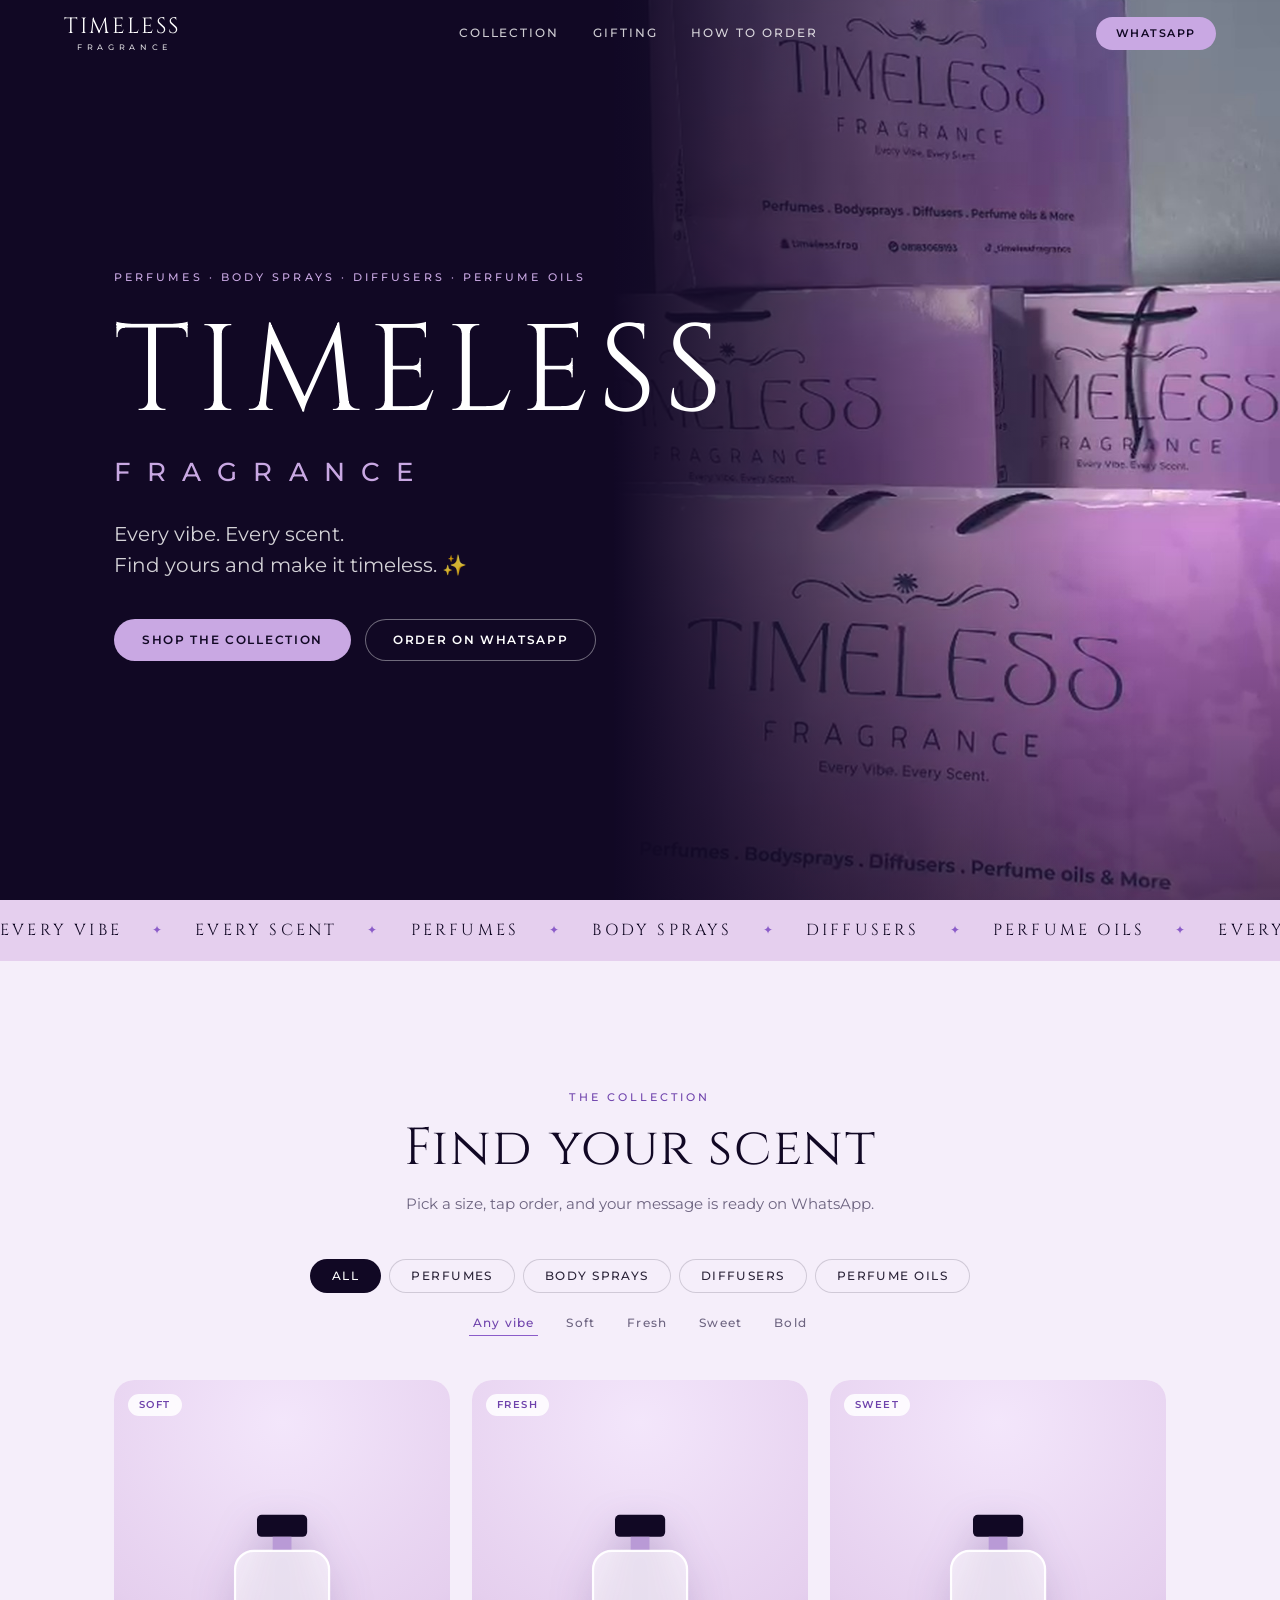
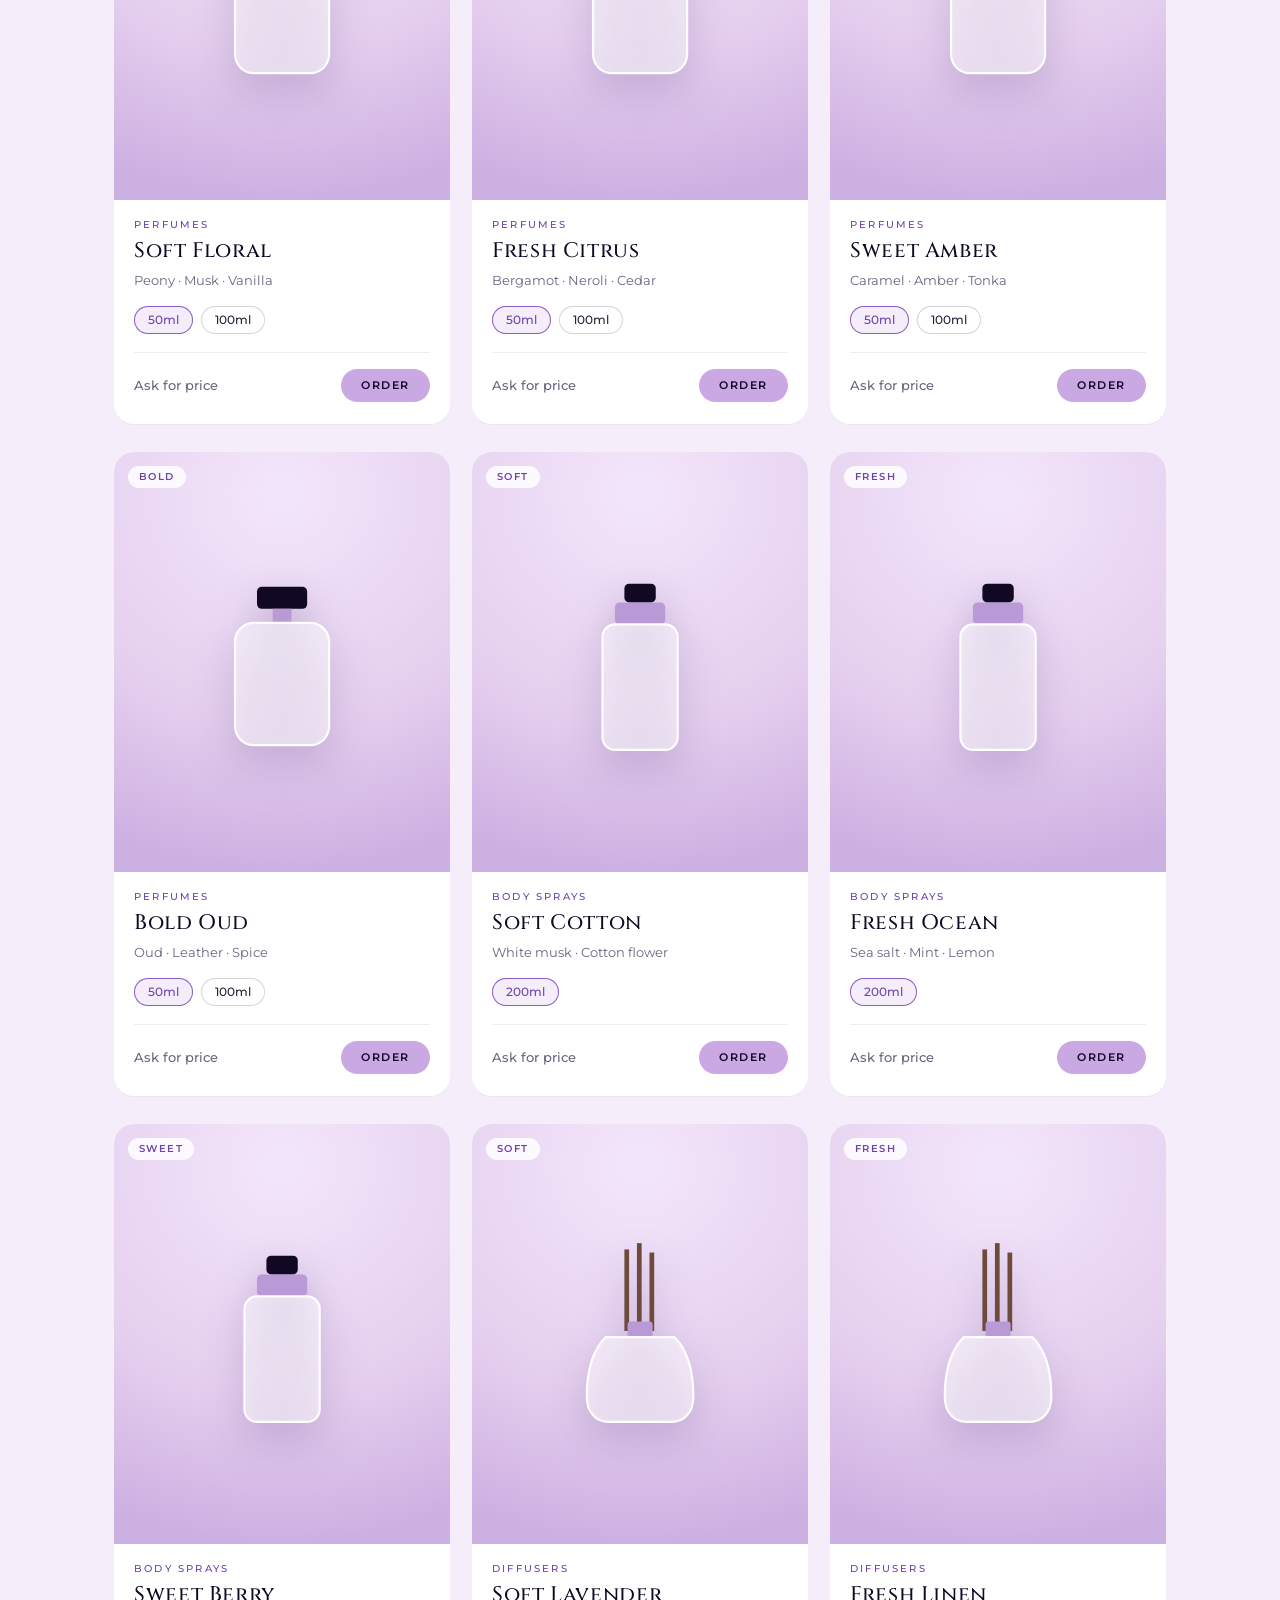
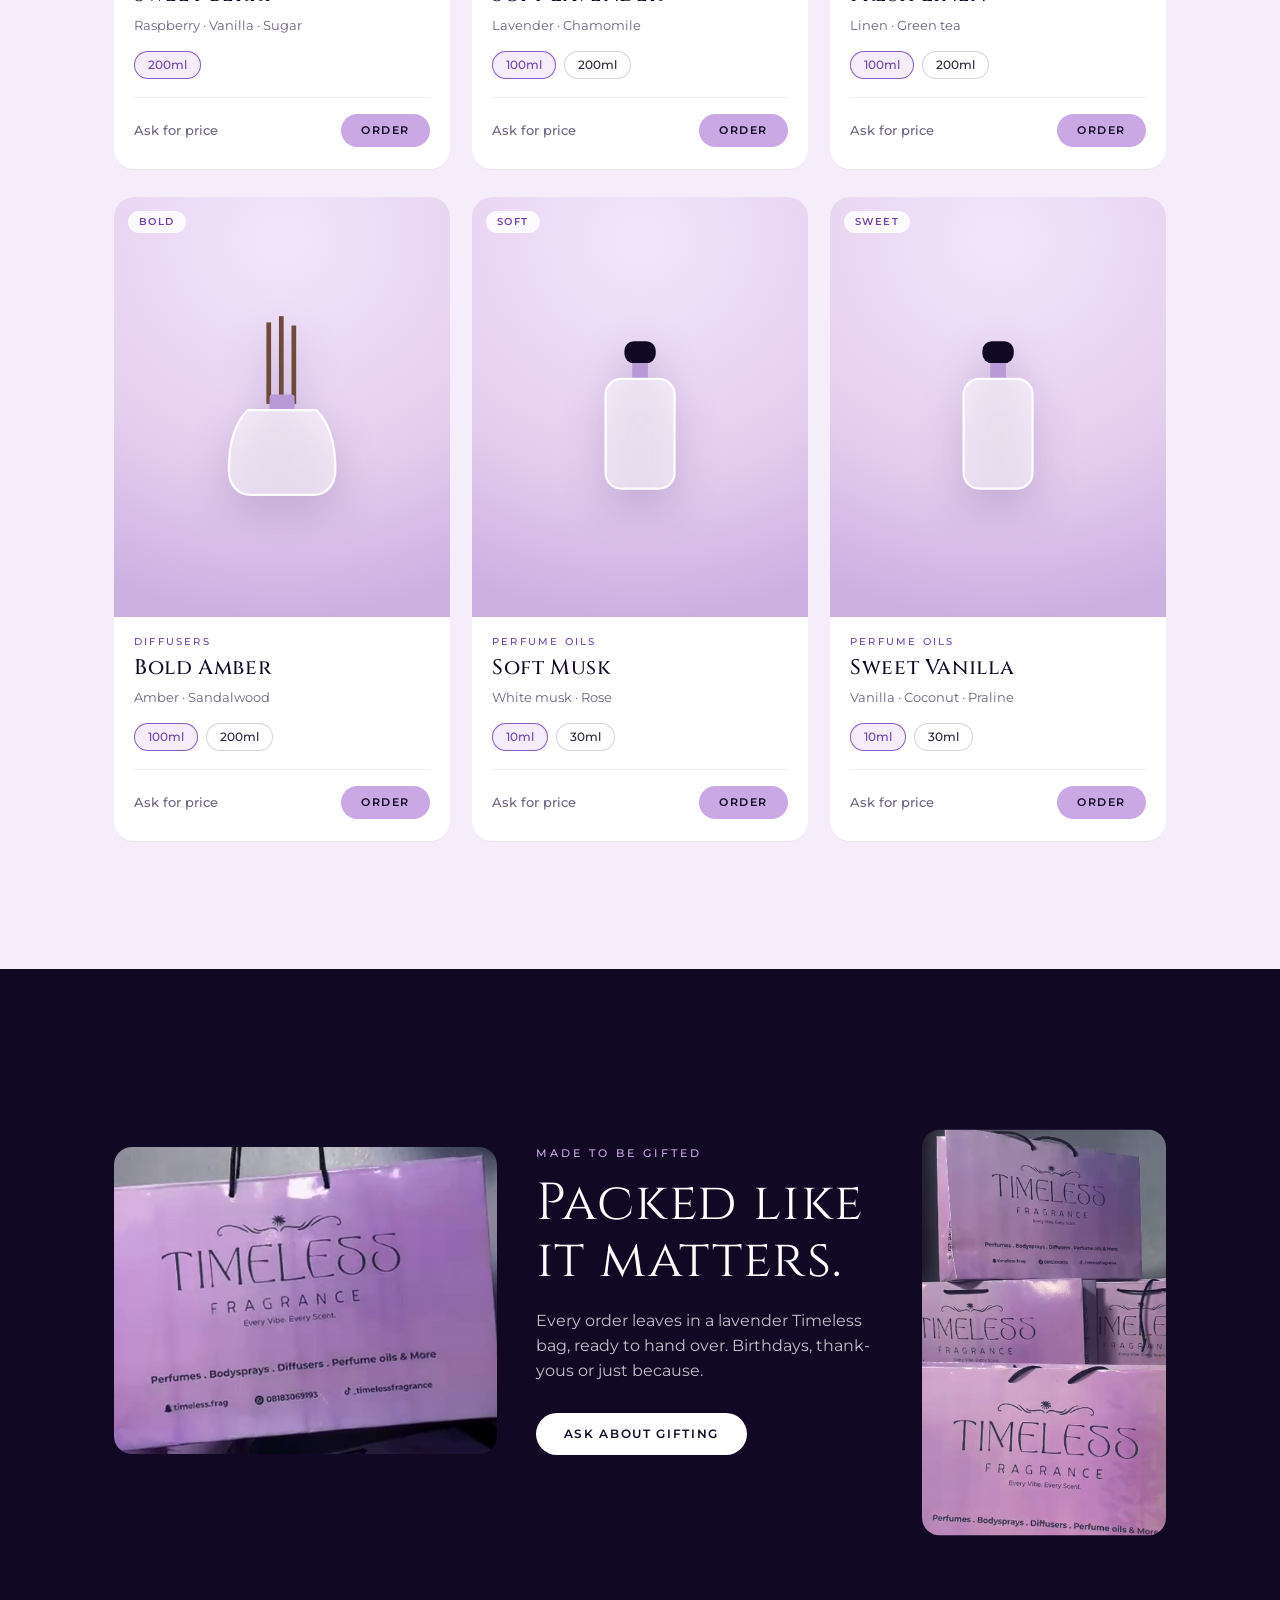
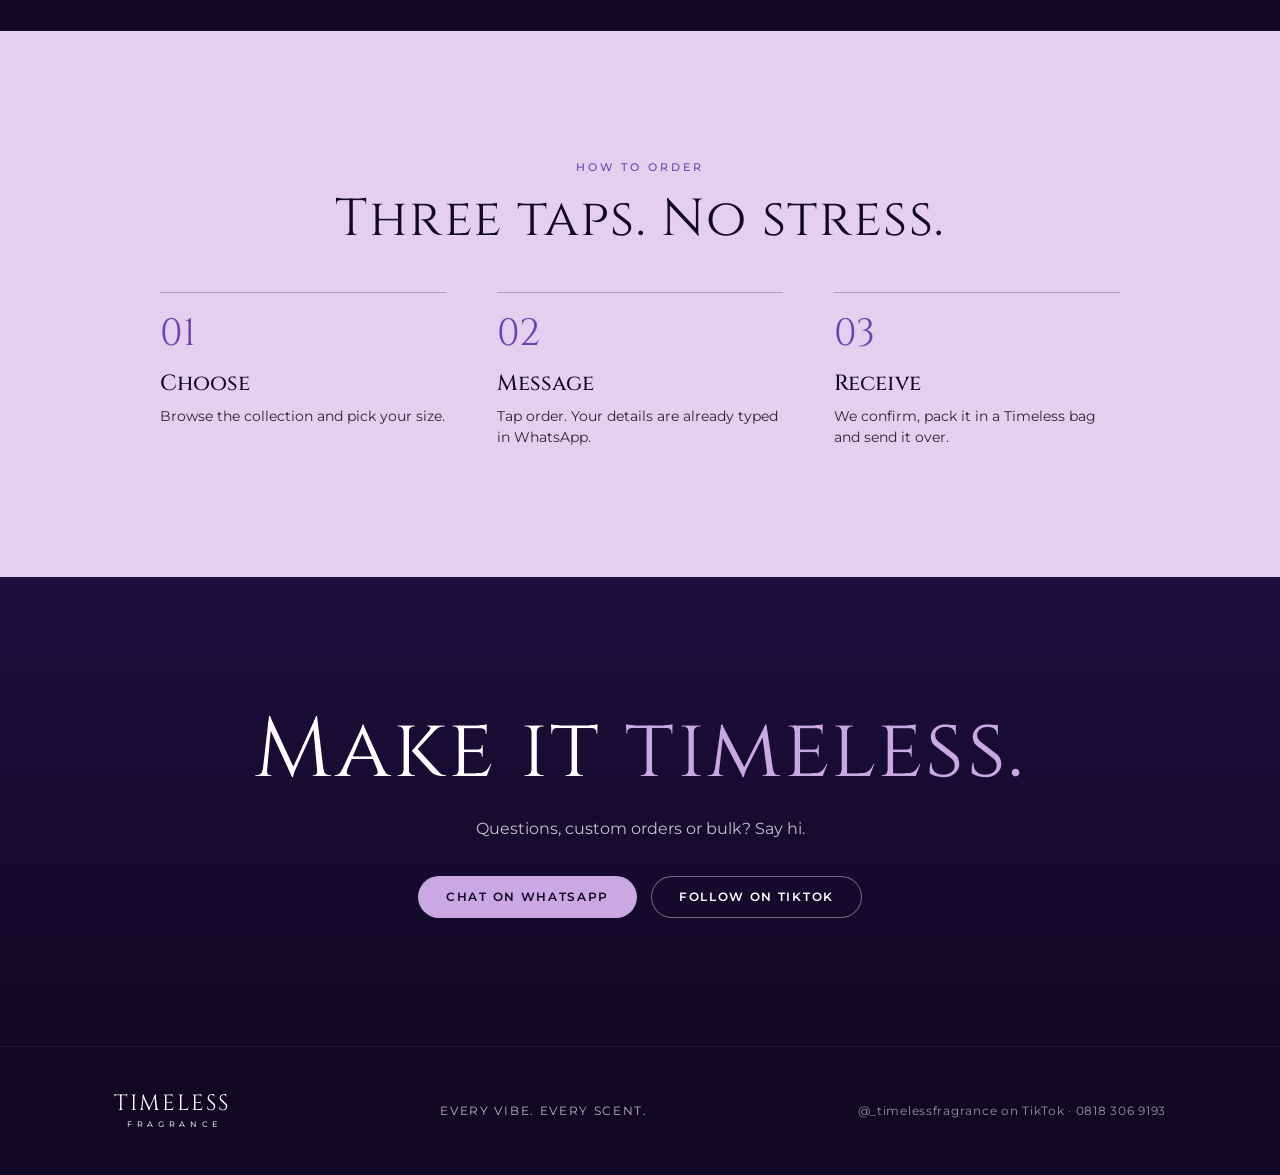
==== index.html @ b0aaba35 "Timeless Fragrance storefront: static site, catalog data, WhatsApp ordering" ====
<!doctype html>
<html lang="en">
<head>
<meta charset="utf-8">
<meta name="viewport" content="width=device-width, initial-scale=1, viewport-fit=cover">
<title>Timeless Fragrance — Every vibe. Every scent.</title>
<meta name="description" content="Perfumes, body sprays, diffusers and perfume oils by Timeless Fragrance. Find your scent and order on WhatsApp.">
<meta name="theme-color" content="#110824">
<meta property="og:type" content="website">
<meta property="og:title" content="Timeless Fragrance — Every vibe. Every scent.">
<meta property="og:description" content="Perfumes, body sprays, diffusers and perfume oils. Find yours and make it timeless.">
<meta property="og:image" content="og.png">
<meta name="twitter:card" content="summary_large_image">
<link rel="icon" href="favicon.svg" type="image/svg+xml">
<link rel="apple-touch-icon" href="apple-touch-icon.png">
<link rel="preconnect" href="https://fonts.googleapis.com">
<link rel="preconnect" href="https://fonts.gstatic.com" crossorigin>
<link href="https://fonts.googleapis.com/css2?family=Cinzel:wght@400;500&family=Montserrat:wght@400;500;600&display=swap" rel="stylesheet">
<link rel="stylesheet" href="styles.css">
</head>
<body>

<header class="nav" id="nav">
  <a class="mark" href="#top" aria-label="Timeless Fragrance home"><span>Timeless</span><small>Fragrance</small></a>
  <nav>
    <a href="#collection">Collection</a>
    <a href="#gifting">Gifting</a>
    <a href="#order">How to order</a>
  </nav>
  <a class="btn btn-sm" data-wa="hello" href="#">WhatsApp</a>
</header>

<main id="top">
  <section class="hero">
    <div class="hero-img" role="img" aria-label="Timeless Fragrance lavender packaging bags stacked"></div>
    <div class="hero-copy">
      <p class="eyebrow reveal">Perfumes · Body sprays · Diffusers · Perfume oils</p>
      <h1 class="reveal"><span class="h1a">Timeless</span><span class="h1b">Fragrance</span></h1>
      <p class="lede reveal">Every vibe. Every scent.<br>Find yours and make it timeless. ✨</p>
      <div class="cta reveal">
        <a class="btn" href="#collection">Shop the collection</a>
        <a class="btn btn-ghost" data-wa="hello" href="#">Order on WhatsApp</a>
      </div>
    </div>
  </section>

  <div class="ribbon" aria-hidden="true"><div class="track"><span>Every vibe</span><i>✦</i><span>Every scent</span><i>✦</i><span>Perfumes</span><i>✦</i><span>Body sprays</span><i>✦</i><span>Diffusers</span><i>✦</i><span>Perfume oils</span><i>✦</i><span>Every vibe</span><i>✦</i><span>Every scent</span><i>✦</i><span>Perfumes</span><i>✦</i><span>Body sprays</span><i>✦</i><span>Diffusers</span><i>✦</i><span>Perfume oils</span><i>✦</i></div></div>

  <section class="collection" id="collection">
    <div class="wrap">
      <div class="sec-head reveal">
        <p class="eyebrow dark">The collection</p>
        <h2>Find your scent</h2>
        <p class="sub">Pick a size, tap order, and your message is ready on WhatsApp.</p>
      </div>
      <div class="filters reveal">
        <div class="tabs" id="tabs" role="tablist" aria-label="Category"></div>
        <div class="chips" id="chips" aria-label="Vibe"></div>
      </div>
      <div class="grid" id="grid" aria-live="polite"></div>
      <p class="empty" id="empty" hidden>Nothing here yet. Message us to see what's new.</p>
    </div>
  </section>

  <section class="gifting" id="gifting">
    <div class="wrap gift-grid">
      <figure class="gift-main reveal"><img src="images/packaging.jpg" alt="Timeless Fragrance lavender gift bag" loading="lazy"></figure>
      <div class="gift-copy reveal">
        <p class="eyebrow">Made to be gifted</p>
        <h2>Packed like it matters.</h2>
        <p>Every order leaves in a lavender Timeless bag, ready to hand over. Birthdays, thank-yous or just because.</p>
        <a class="btn btn-light" data-wa="gift" href="#">Ask about gifting</a>
      </div>
      <figure class="gift-tall reveal"><img src="images/stack.jpg" alt="Stack of Timeless Fragrance bags" loading="lazy"></figure>
    </div>
  </section>

  <section class="order" id="order">
    <div class="wrap">
      <div class="sec-head reveal">
        <p class="eyebrow dark">How to order</p>
        <h2>Three taps. No stress.</h2>
      </div>
      <ol class="steps">
        <li class="reveal"><b>01</b><h3>Choose</h3><p>Browse the collection and pick your size.</p></li>
        <li class="reveal"><b>02</b><h3>Message</h3><p>Tap order. Your details are already typed in WhatsApp.</p></li>
        <li class="reveal"><b>03</b><h3>Receive</h3><p>We confirm, pack it in a Timeless bag and send it over.</p></li>
      </ol>
    </div>
  </section>

  <section class="final">
    <div class="wrap">
      <h2 class="reveal">Make it <em>timeless.</em></h2>
      <p class="reveal">Questions, custom orders or bulk? Say hi.</p>
      <div class="cta reveal">
        <a class="btn" data-wa="hello" href="#">Chat on WhatsApp</a>
        <a class="btn btn-ghost" id="tt" href="#" target="_blank" rel="noopener">Follow on TikTok</a>
      </div>
    </div>
  </section>
</main>

<footer>
  <div class="wrap foot">
    <a class="mark" href="#top"><span>Timeless</span><small>Fragrance</small></a>
    <p>Every Vibe. Every Scent.</p>
    <p class="fine">@<span id="handle"></span> on TikTok · <span id="phone"></span></p>
  </div>
</footer>

<a class="wa-bar" data-wa="hello" href="#" aria-label="Order on WhatsApp">
  <svg viewBox="0 0 24 24" width="20" height="20" fill="currentColor" aria-hidden="true"><path d="M12 2a10 10 0 0 0-8.6 15.1L2 22l5-1.3A10 10 0 1 0 12 2zm0 18.2a8.2 8.2 0 0 1-4.2-1.2l-.3-.2-3 .8.8-2.9-.2-.3A8.2 8.2 0 1 1 12 20.2zm4.5-6.1c-.2-.1-1.5-.7-1.7-.8s-.4-.1-.6.1-.7.8-.8 1-.3.2-.5.1a6.700 6.700 0 0 1-3.300-2.900c-.2-.4.2-.4.7-1.300a.5.5 0 0 0 0-.5l-.8-1.800c-.2-.5-.4-.4-.6-.4h-.5a1 1 0 0 0-.7.3 3 3 0 0 0-.9 2.200 5.200 5.200 0 0 0 1.100 2.700 11.900 11.900 0 0 0 4.600 4c1.700.7 2.400.8 3.300.6a2.800 2.800 0 0 0 1.800-1.300 2.200 2.200 0 0 0 .2-1.300c-.1-.1-.3-.2-.6-.3z"/></svg>
  Order on WhatsApp
</a>

<script src="catalog.js"></script>
<script src="script.js"></script>
</body>
</html>
---- styles.css ----
:root{
  --ink:#110824; --plum:#1d0f3e; --orchid:#8b5cc9; --orchid-d:#6f43ac; --lilac:#c9a8e3; --bag:#e5cfee; --mist:#f5eefa; --text:#2a2338; --muted:#6d6480;
  --serif:'Cinzel',Georgia,serif; --sans:'Montserrat',system-ui,sans-serif;
  --gut:clamp(20px,5vw,72px);
}
*{box-sizing:border-box;margin:0;padding:0}
html{scroll-behavior:smooth;scroll-padding-top:72px}
body{font-family:var(--sans);color:var(--text);background:var(--mist);-webkit-font-smoothing:antialiased;line-height:1.55;overflow-x:hidden}
img{display:block;max-width:100%}
a{color:inherit;text-decoration:none}
button{font:inherit;cursor:pointer;border:0;background:none;color:inherit}
.wrap{max-width:1180px;margin:0 auto;padding:0 var(--gut)}

/* wordmark */
.mark{display:inline-flex;flex-direction:column;align-items:center;line-height:1;color:#fff}
.mark span{font:400 22px/1 var(--serif);letter-spacing:.1em;text-transform:uppercase}
.mark small{font:500 7.5px/1 var(--sans);letter-spacing:.62em;margin-top:6px;margin-right:-.62em;text-transform:uppercase;opacity:.85}

/* nav */
.nav{position:fixed;inset:0 0 auto 0;z-index:20;display:flex;align-items:center;justify-content:space-between;padding:16px var(--gut);color:#fff;transition:background .3s,backdrop-filter .3s,padding .3s}
.nav.solid{background:rgba(17,8,36,.82);backdrop-filter:blur(14px);padding-block:12px}
.nav nav{display:flex;gap:34px;font-size:12px;letter-spacing:.16em;text-transform:uppercase;font-weight:500}
.nav nav a{opacity:.8;transition:opacity .2s}.nav nav a:hover{opacity:1}

/* buttons */
.btn{display:inline-flex;align-items:center;justify-content:center;gap:8px;padding:15px 28px;border-radius:999px;background:var(--lilac);color:var(--ink);font:600 12px/1 var(--sans);letter-spacing:.14em;text-transform:uppercase;transition:transform .25s,background .25s,box-shadow .25s}
.btn:hover{transform:translateY(-2px);background:#d9bff0;box-shadow:0 10px 30px -10px rgba(201,168,227,.7)}
.btn-sm{padding:11px 20px;font-size:11px}
.btn-ghost{background:transparent;color:#fff;box-shadow:inset 0 0 0 1px rgba(255,255,255,.4)}
.btn-ghost:hover{background:rgba(255,255,255,.1);box-shadow:inset 0 0 0 1px #fff}
.btn-light{background:#fff}
.btn:focus-visible,.tab:focus-visible,.chip:focus-visible,.size:focus-visible{outline:2px solid var(--orchid);outline-offset:3px}

/* hero */
.hero{position:relative;min-height:100svh;background:var(--ink);color:#fff;display:flex;align-items:center;overflow:hidden}
.hero-img{position:absolute;inset:0 0 0 auto;width:52%;background:url(images/hero.jpg) 50% 62%/cover;filter:saturate(1.05)}
.hero-img::before{content:"";position:absolute;inset:0;background:linear-gradient(90deg,var(--ink) 0%,rgba(17,8,36,.55) 38%,rgba(17,8,36,0) 78%),linear-gradient(0deg,rgba(17,8,36,.6),transparent 40%)}
.hero-copy{position:relative;z-index:1;padding:120px var(--gut) 90px;max-width:760px;margin-left:max(0px,calc((100vw - 1180px)/2))}
.eyebrow{font:500 11px/1.6 var(--sans);letter-spacing:.28em;text-transform:uppercase;color:var(--lilac);margin-bottom:26px}
.eyebrow.dark{color:var(--orchid-d);margin-bottom:14px}
h1{display:flex;flex-direction:column;font-family:var(--serif);font-weight:400;text-transform:uppercase;line-height:1}
.h1a{font-size:clamp(54px,9.6vw,128px);letter-spacing:.06em}
.h1b{font:500 clamp(14px,2.2vw,26px)/1 var(--sans);letter-spacing:.62em;margin-top:clamp(14px,2vw,24px);color:var(--lilac)}
.lede{font-size:clamp(16px,1.6vw,20px);margin:34px 0 38px;color:rgba(255,255,255,.82);font-weight:400}
.cta{display:flex;flex-wrap:wrap;gap:14px}

/* ribbon */
.ribbon{background:var(--bag);color:var(--ink);overflow:hidden;white-space:nowrap;padding:18px 0}
.track{display:inline-flex;gap:30px;align-items:center;animation:slide 38s linear infinite;font:400 16px/1 var(--serif);letter-spacing:.2em;text-transform:uppercase}
.track i{font-style:normal;color:var(--orchid);font-size:12px}
@keyframes slide{to{transform:translateX(-50%)}}

/* sections */
section{padding:clamp(72px,10vw,128px) 0}
.sec-head{text-align:center;max-width:620px;margin:0 auto 44px}
h2{font:400 clamp(30px,4.4vw,52px)/1.1 var(--serif);letter-spacing:.03em;color:var(--ink)}
.sub{margin-top:14px;color:var(--muted);font-size:15px}

/* collection */
.filters{display:flex;flex-direction:column;align-items:center;gap:18px;margin-bottom:44px}
.tabs,.chips{display:flex;flex-wrap:wrap;justify-content:center;gap:8px}
.tab{padding:11px 22px;border-radius:999px;font:500 12px/1 var(--sans);letter-spacing:.12em;text-transform:uppercase;color:var(--text);box-shadow:inset 0 0 0 1px rgba(42,35,56,.18);transition:.25s}
.tab:hover{box-shadow:inset 0 0 0 1px var(--orchid)}
.tab.on{background:var(--ink);color:#fff;box-shadow:none}
.chip{padding:6px 4px;font:500 12px/1 var(--sans);letter-spacing:.1em;color:var(--muted);border-bottom:1px solid transparent;margin:0 8px}
.chip.on{color:var(--orchid-d);border-color:var(--orchid)}
.grid{display:grid;grid-template-columns:repeat(auto-fill,minmax(250px,1fr));gap:28px 22px}
.card{background:#fff;border-radius:20px;overflow:hidden;display:flex;flex-direction:column;transition:transform .35s,box-shadow .35s;box-shadow:0 1px 0 rgba(17,8,36,.04)}
.card:hover{transform:translateY(-6px);box-shadow:0 24px 50px -24px rgba(60,30,110,.35)}
.ph{position:relative;aspect-ratio:4/5;background:radial-gradient(120% 90% at 50% 10%,#f3e6fb,var(--bag) 60%,#cdb0e2);display:grid;place-items:center;overflow:hidden}
.ph img{position:absolute;inset:0;width:100%;height:100%;object-fit:cover;z-index:1}
.bottle{width:56%;filter:drop-shadow(0 18px 20px rgba(60,30,110,.3))}
.bottle .glass{fill:rgba(255,255,255,.55);stroke:rgba(255,255,255,.95);stroke-width:1.4}
.bottle .cap{fill:var(--ink)}.bottle .neck{fill:#b99ad6}.bottle .reed{fill:#6d4a3a}
.vibe{position:absolute;top:14px;left:14px;z-index:2;padding:6px 11px;border-radius:999px;background:rgba(255,255,255,.85);font:600 10px/1 var(--sans);letter-spacing:.14em;text-transform:uppercase;color:var(--orchid-d);backdrop-filter:blur(6px)}
.info{padding:20px 20px 22px;display:flex;flex-direction:column;flex:1}
.cat{font:500 10px/1 var(--sans);letter-spacing:.22em;text-transform:uppercase;color:var(--orchid-d)}
.card h3{font:500 21px/1.2 var(--serif);letter-spacing:.03em;margin:9px 0 6px;color:var(--ink)}
.notes{font-size:13px;color:var(--muted)}
.sizes{display:flex;gap:8px;margin:16px 0 18px}
.size{padding:8px 14px;border-radius:999px;font:500 12px/1 var(--sans);box-shadow:inset 0 0 0 1px rgba(42,35,56,.2);transition:.2s}
.size.on,.size.one{background:var(--mist);box-shadow:inset 0 0 0 1px var(--orchid);color:var(--orchid-d)}
.size.one{cursor:default}
.buy{display:flex;align-items:center;justify-content:space-between;margin-top:auto;padding-top:16px;border-top:1px solid rgba(42,35,56,.08)}
.price{font:600 17px/1 var(--sans);color:var(--ink)}.price.ask{font:500 13px/1 var(--sans);color:var(--muted)}
.empty{text-align:center;color:var(--muted);padding:40px 0}

/* gifting */
.gifting{background:var(--ink);color:#fff;overflow:hidden}
.gift-grid{display:grid;grid-template-columns:1.1fr 1fr .7fr;gap:clamp(18px,3vw,44px);align-items:center}
.gifting h2{color:#fff;margin:6px 0 20px}
.gift-copy p:not(.eyebrow){color:rgba(255,255,255,.75);margin-bottom:30px;max-width:380px}
.gift-copy .eyebrow{margin-bottom:12px}
figure img{width:100%;object-fit:cover;border-radius:18px}
.gift-main img{aspect-ratio:5/4}
.gift-tall img{aspect-ratio:3/5;transform:translateY(8%)}

/* order */
.order{background:var(--bag)}
.steps{list-style:none;display:grid;grid-template-columns:repeat(3,1fr);gap:clamp(24px,4vw,56px);max-width:960px;margin:0 auto}
.steps li{border-top:1px solid rgba(17,8,36,.25);padding-top:22px}
.steps b{font:400 38px/1 var(--serif);color:var(--orchid-d)}
.steps h3{font:500 22px/1.2 var(--serif);margin:18px 0 8px;color:var(--ink)}
.steps p{font-size:14px;color:var(--text)}

/* final */
.final{background:linear-gradient(180deg,var(--plum),var(--ink));color:#fff;text-align:center}
.final h2{color:#fff;font-size:clamp(38px,6.6vw,84px)}
.final em{font-style:normal;color:var(--lilac)}
.final p{margin:20px 0 34px;color:rgba(255,255,255,.75)}
.final .cta{justify-content:center}
footer{background:var(--ink);color:rgba(255,255,255,.7);padding:46px 0 calc(46px + env(safe-area-inset-bottom));border-top:1px solid rgba(255,255,255,.08)}
.foot{display:flex;align-items:center;justify-content:space-between;gap:20px;flex-wrap:wrap;font-size:12px;letter-spacing:.14em;text-transform:uppercase}
.fine{letter-spacing:.06em;text-transform:none;opacity:.8}

/* sticky bar */
.wa-bar{display:none}

/* reveal */
.reveal{opacity:0;transform:translateY(22px);transition:opacity .8s cubic-bezier(.2,.7,.2,1),transform .8s cubic-bezier(.2,.7,.2,1)}
.reveal.in{opacity:1;transform:none}
.hero .reveal:nth-child(2){transition-delay:.12s}.hero .reveal:nth-child(3){transition-delay:.24s}.hero .reveal:nth-child(4){transition-delay:.36s}
@media (prefers-reduced-motion:reduce){.track{animation:none}.reveal{opacity:1;transform:none;transition:none}html{scroll-behavior:auto}}

/* tablet */
@media (max-width:900px){
  .nav nav{display:none}
  .gift-grid{grid-template-columns:1fr 1fr}
  .gift-copy{grid-column:1/-1;order:-1}
  .gift-tall img{transform:none;aspect-ratio:4/5}.gift-main img{aspect-ratio:4/5}
}
/* mobile */
@media (max-width:700px){
  .hero{align-items:flex-end;min-height:100svh}
  .hero-img{inset:0;width:100%;background-position:50% 40%}
  .hero-img::before{background:linear-gradient(0deg,var(--ink) 18%,rgba(17,8,36,.72) 50%,rgba(17,8,36,.15) 100%)}
  .hero-copy{padding:110px var(--gut) 64px;margin:0}
  .eyebrow{letter-spacing:.2em;margin-bottom:18px}
  .cta .btn{flex:1 1 100%}
  .steps{grid-template-columns:1fr;gap:28px}
  .grid{grid-template-columns:1fr 1fr;gap:16px 12px}
  .info{padding:14px 14px 16px}.card h3{font-size:17px}.notes{font-size:12px}
  .sizes{margin:12px 0 14px;flex-wrap:wrap}.size{padding:7px 11px;font-size:11px}
  .buy{flex-wrap:wrap;gap:10px}.buy .btn{width:100%}
  .foot{flex-direction:column;text-align:center}
  .wa-bar{position:fixed;left:14px;right:14px;bottom:calc(14px + env(safe-area-inset-bottom));z-index:30;display:flex;align-items:center;justify-content:center;gap:10px;padding:16px;border-radius:999px;background:var(--lilac);color:var(--ink);font:600 12px/1 var(--sans);letter-spacing:.14em;text-transform:uppercase;box-shadow:0 14px 34px -10px rgba(17,8,36,.6);transform:translateY(140%);transition:transform .4s}
  body.past-hero .wa-bar{transform:none}
}
@media (max-width:380px){.grid{grid-template-columns:1fr}}
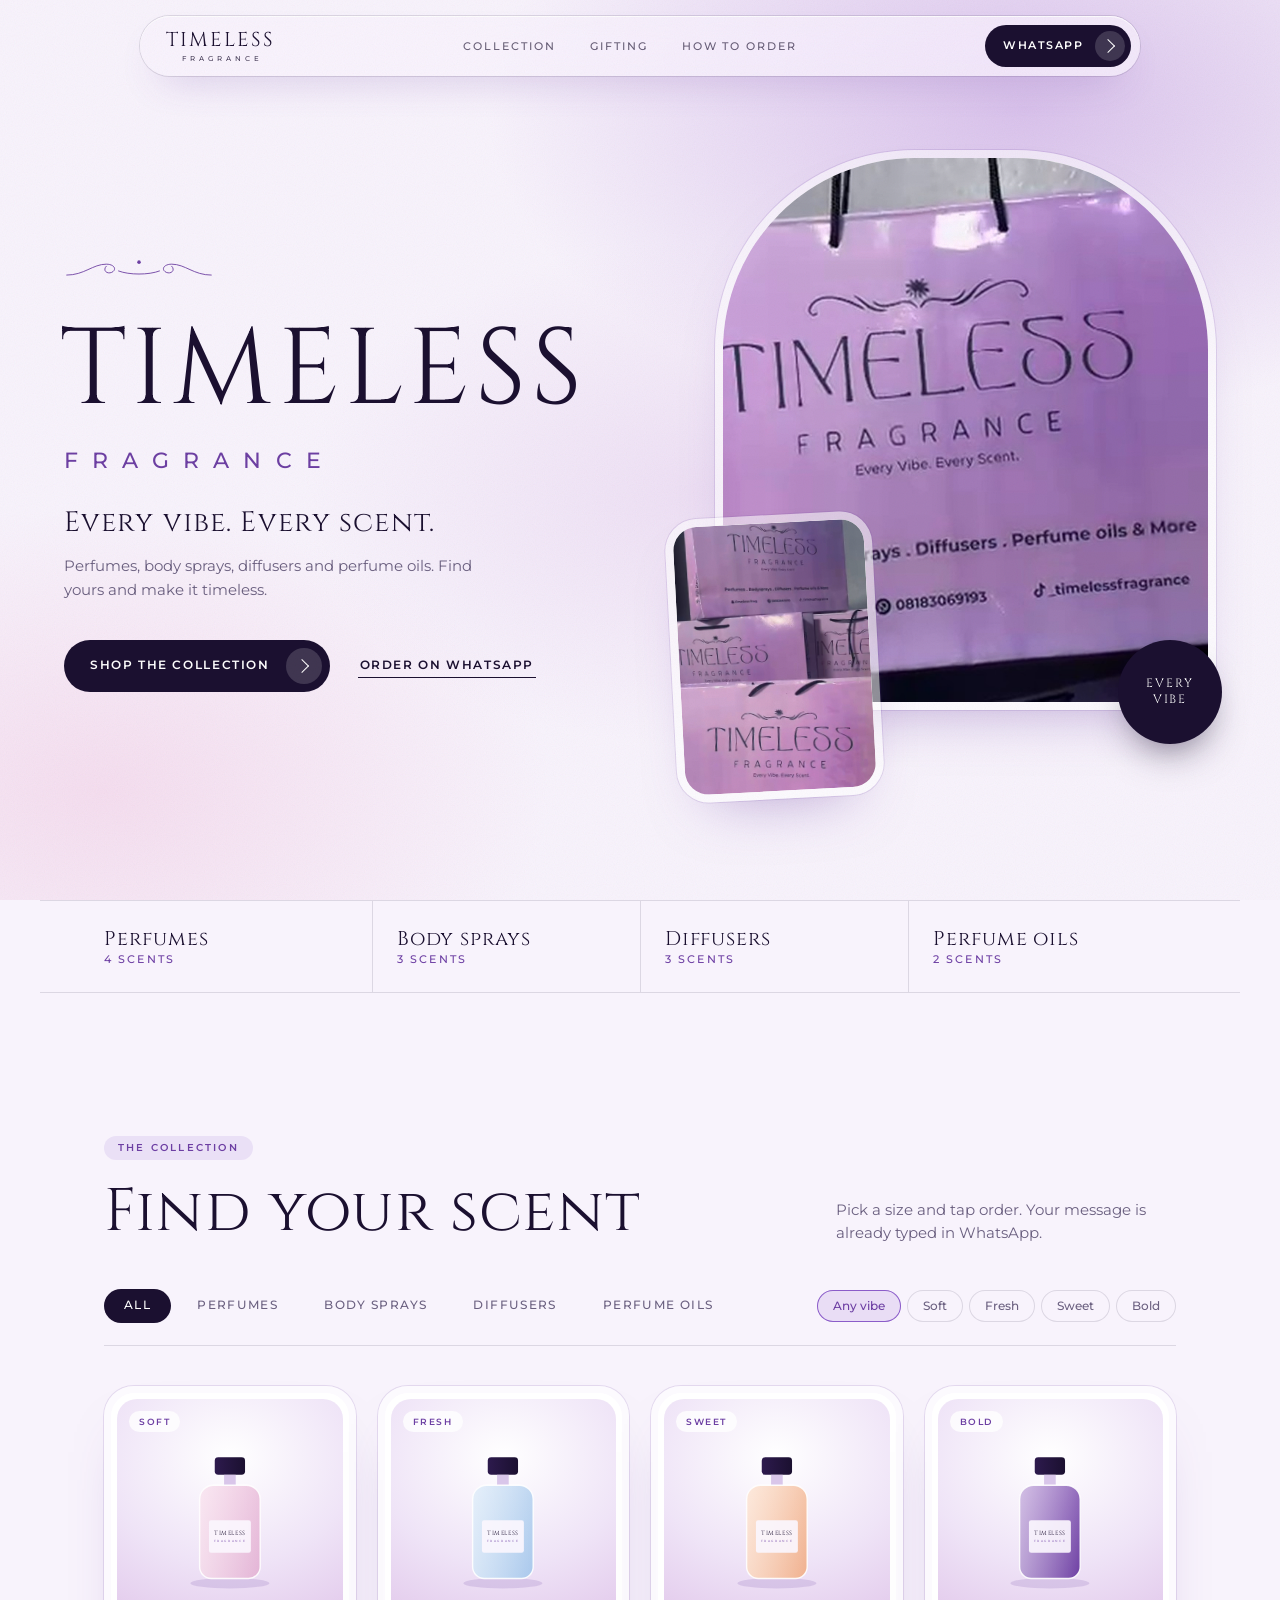
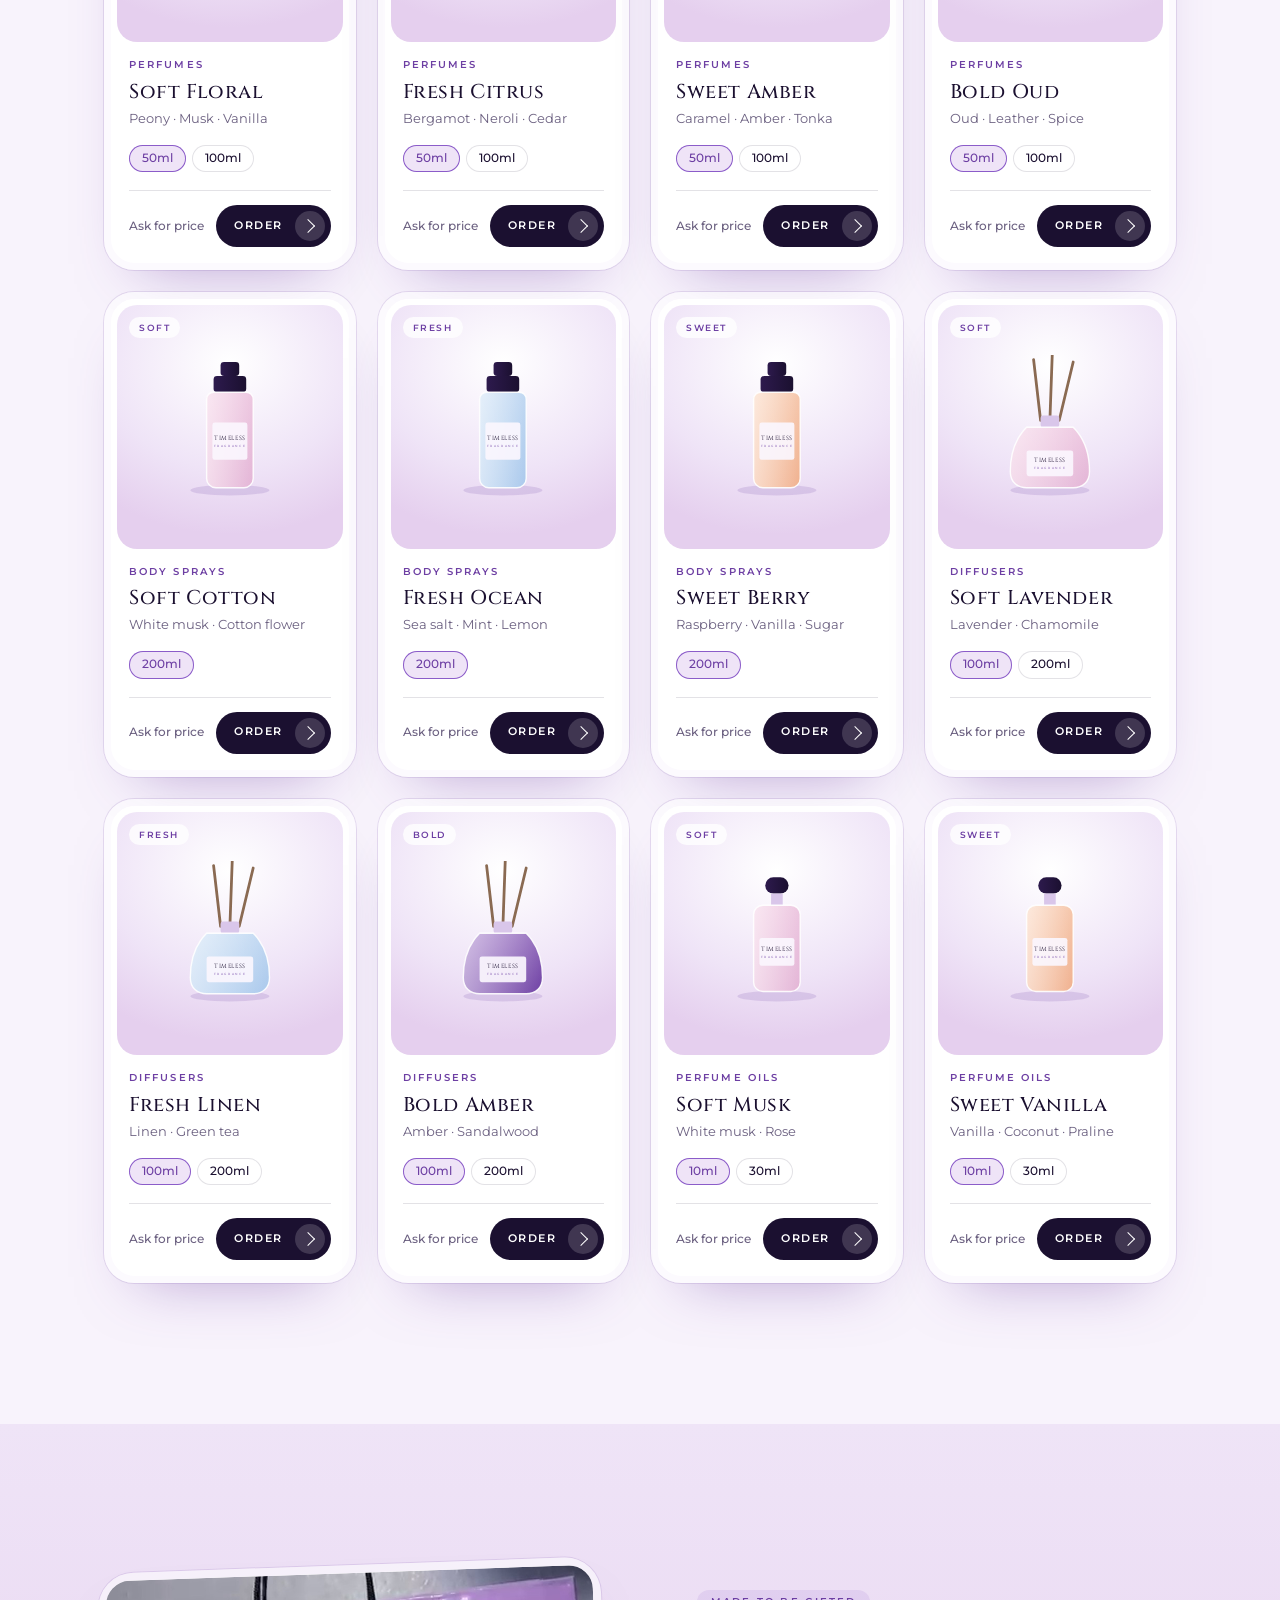
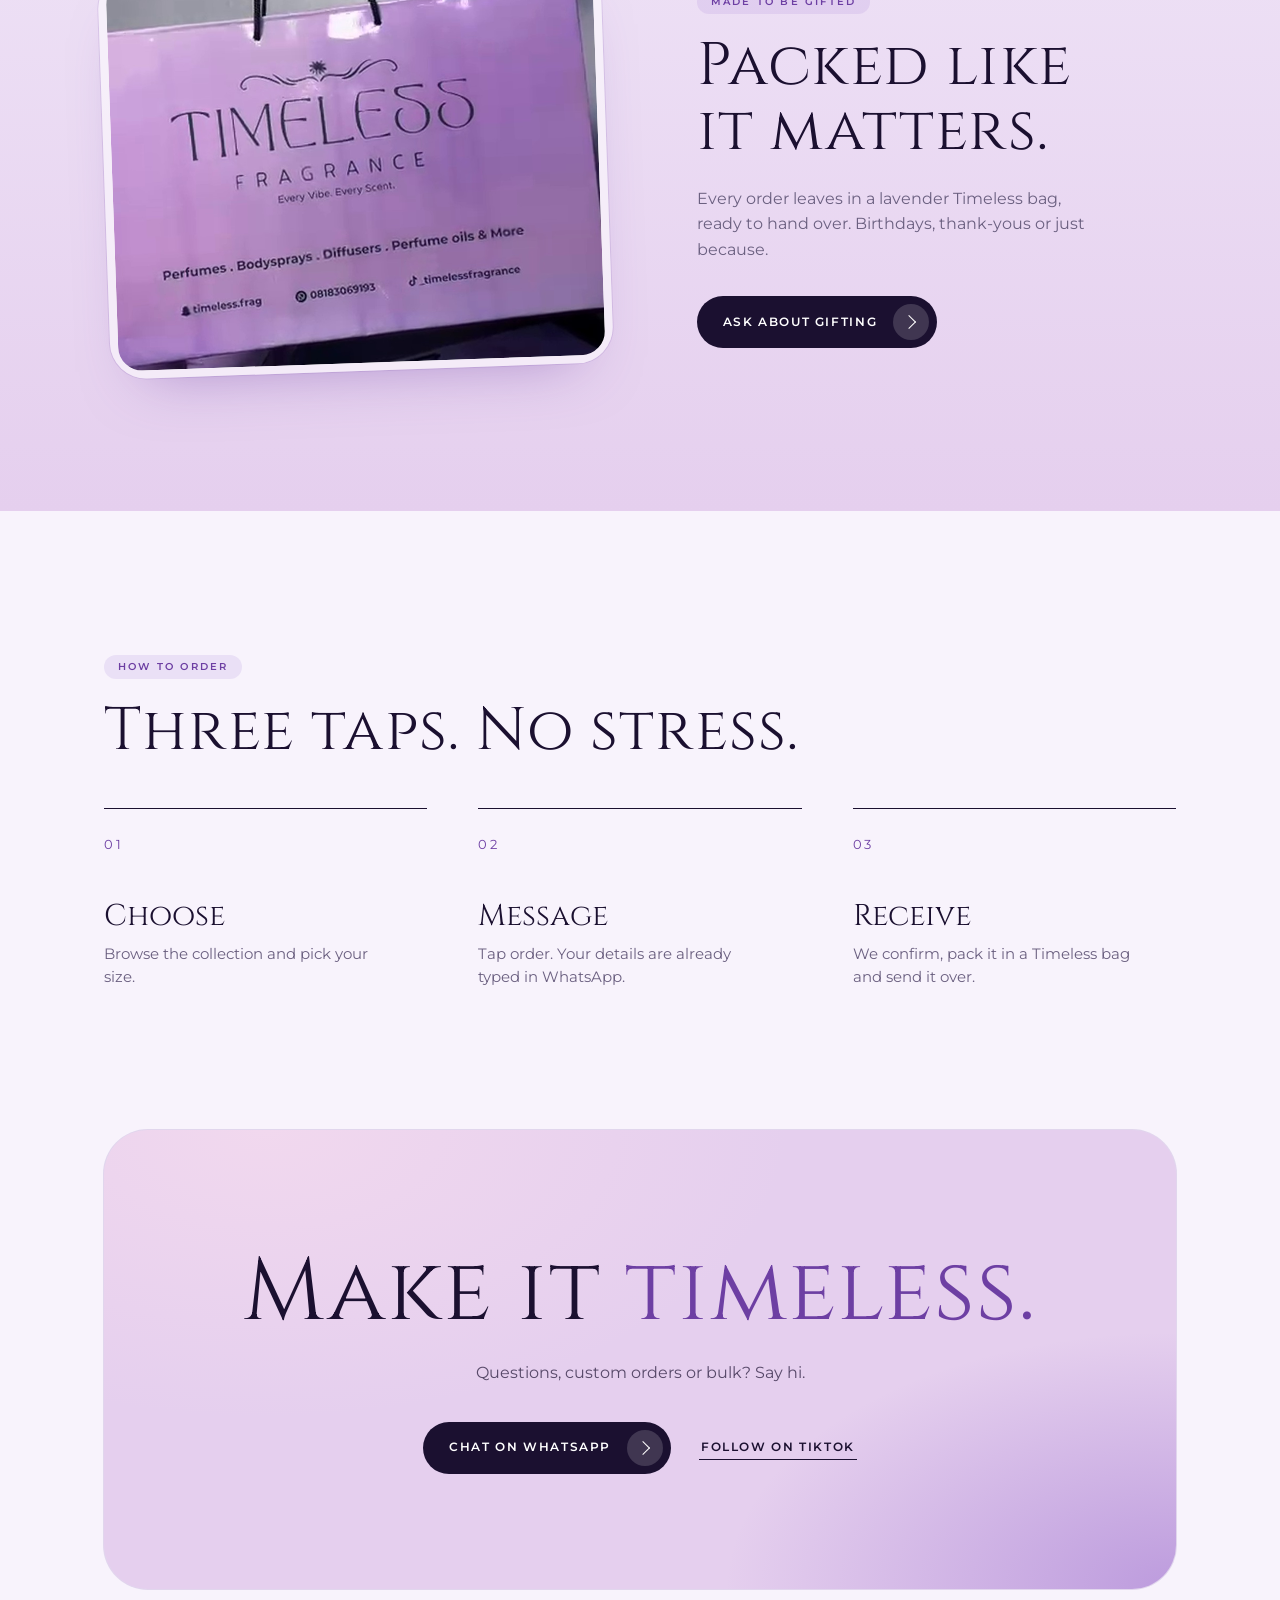
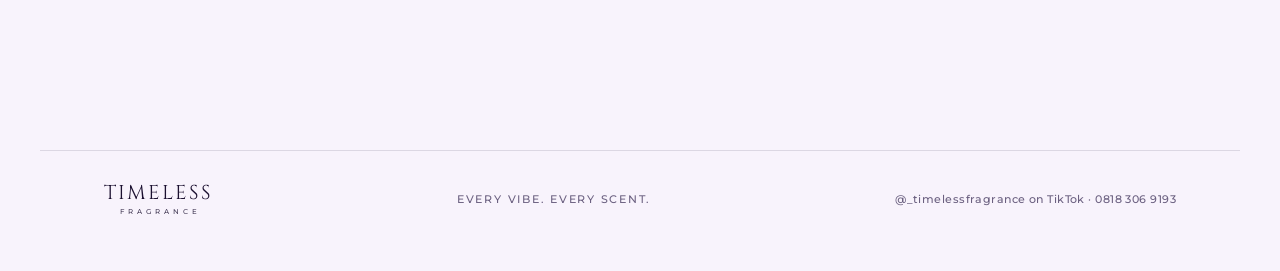
==== commit 959a3c7e: "Redesign: light lavender editorial look, bezel tiles, refined bottle art" ====
--- a/index.html
+++ b/index.html
@@ -5,7 +5,7 @@
 <meta name="viewport" content="width=device-width, initial-scale=1, viewport-fit=cover">
 <title>Timeless Fragrance — Every vibe. Every scent.</title>
 <meta name="description" content="Perfumes, body sprays, diffusers and perfume oils by Timeless Fragrance. Find your scent and order on WhatsApp.">
-<meta name="theme-color" content="#110824">
+<meta name="theme-color" content="#f8f3fc">
 <meta property="og:type" content="website">
 <meta property="og:title" content="Timeless Fragrance — Every vibe. Every scent.">
 <meta property="og:description" content="Perfumes, body sprays, diffusers and perfume oils. Find yours and make it timeless.">
@@ -22,36 +22,43 @@
 
 <header class="nav" id="nav">
   <a class="mark" href="#top" aria-label="Timeless Fragrance home"><span>Timeless</span><small>Fragrance</small></a>
-  <nav>
+  <nav aria-label="Main">
     <a href="#collection">Collection</a>
     <a href="#gifting">Gifting</a>
     <a href="#order">How to order</a>
   </nav>
-  <a class="btn btn-sm" data-wa="hello" href="#">WhatsApp</a>
+  <a class="btn btn-sm" data-wa="hello" href="#"><span>WhatsApp</span><i class="arr" aria-hidden="true"></i></a>
 </header>
 
 <main id="top">
   <section class="hero">
-    <div class="hero-img" role="img" aria-label="Timeless Fragrance lavender packaging bags stacked"></div>
     <div class="hero-copy">
-      <p class="eyebrow reveal">Perfumes · Body sprays · Diffusers · Perfume oils</p>
+      <svg class="flourish reveal" viewBox="0 0 220 40" aria-hidden="true"><path d="M4 28c26 0 38-16 58-16 12 0 16 8 8 12-7 3-14-3-8-9M216 28c-26 0-38-16-58-16-12 0-16 8-8 12 7 3 14-3 8-9M80 22c16 6 44 6 60 0" fill="none" stroke="currentColor" stroke-width="1.3" stroke-linecap="round"/><circle cx="110" cy="9" r="2.6" fill="currentColor"/></svg>
       <h1 class="reveal"><span class="h1a">Timeless</span><span class="h1b">Fragrance</span></h1>
-      <p class="lede reveal">Every vibe. Every scent.<br>Find yours and make it timeless. ✨</p>
+      <p class="tag reveal">Every vibe. Every scent.</p>
+      <p class="lede reveal">Perfumes, body sprays, diffusers and perfume oils. Find yours and make it timeless.</p>
       <div class="cta reveal">
-        <a class="btn" href="#collection">Shop the collection</a>
-        <a class="btn btn-ghost" data-wa="hello" href="#">Order on WhatsApp</a>
+        <a class="btn" href="#collection"><span>Shop the collection</span><i class="arr" aria-hidden="true"></i></a>
+        <a class="link" data-wa="hello" href="#">Order on WhatsApp</a>
       </div>
+    </div>
+    <div class="hero-art" aria-hidden="false">
+      <div class="shell shell-main reveal"><div class="core"><img src="images/packaging.jpg" alt="Timeless Fragrance lavender gift bag"></div></div>
+      <div class="shell shell-tall reveal"><div class="core"><img src="images/stack.jpg" alt="Stack of Timeless Fragrance bags"></div></div>
+      <div class="seal reveal" aria-hidden="true"><span>Every<br>vibe</span></div>
     </div>
   </section>
 
-  <div class="ribbon" aria-hidden="true"><div class="track"><span>Every vibe</span><i>✦</i><span>Every scent</span><i>✦</i><span>Perfumes</span><i>✦</i><span>Body sprays</span><i>✦</i><span>Diffusers</span><i>✦</i><span>Perfume oils</span><i>✦</i><span>Every vibe</span><i>✦</i><span>Every scent</span><i>✦</i><span>Perfumes</span><i>✦</i><span>Body sprays</span><i>✦</i><span>Diffusers</span><i>✦</i><span>Perfume oils</span><i>✦</i></div></div>
+  <nav class="cats" id="cats" aria-label="Shop by category"></nav>
 
   <section class="collection" id="collection">
     <div class="wrap">
       <div class="sec-head reveal">
-        <p class="eyebrow dark">The collection</p>
-        <h2>Find your scent</h2>
-        <p class="sub">Pick a size, tap order, and your message is ready on WhatsApp.</p>
+        <div>
+          <p class="eyebrow">The collection</p>
+          <h2>Find your scent</h2>
+        </div>
+        <p class="sub">Pick a size and tap order. Your message is already typed in WhatsApp.</p>
       </div>
       <div class="filters reveal">
         <div class="tabs" id="tabs" role="tablist" aria-label="Category"></div>
@@ -64,22 +71,25 @@
 
   <section class="gifting" id="gifting">
     <div class="wrap gift-grid">
-      <figure class="gift-main reveal"><img src="images/packaging.jpg" alt="Timeless Fragrance lavender gift bag" loading="lazy"></figure>
+      <div class="gift-art">
+        <div class="shell reveal"><div class="core"><img src="images/packaging.jpg" alt="Timeless Fragrance lavender gift bag" loading="lazy"></div></div>
+      </div>
       <div class="gift-copy reveal">
         <p class="eyebrow">Made to be gifted</p>
         <h2>Packed like it matters.</h2>
         <p>Every order leaves in a lavender Timeless bag, ready to hand over. Birthdays, thank-yous or just because.</p>
-        <a class="btn btn-light" data-wa="gift" href="#">Ask about gifting</a>
+        <a class="btn" data-wa="gift" href="#"><span>Ask about gifting</span><i class="arr" aria-hidden="true"></i></a>
       </div>
-      <figure class="gift-tall reveal"><img src="images/stack.jpg" alt="Stack of Timeless Fragrance bags" loading="lazy"></figure>
     </div>
   </section>
 
   <section class="order" id="order">
     <div class="wrap">
       <div class="sec-head reveal">
-        <p class="eyebrow dark">How to order</p>
-        <h2>Three taps. No stress.</h2>
+        <div>
+          <p class="eyebrow">How to order</p>
+          <h2>Three taps. No stress.</h2>
+        </div>
       </div>
       <ol class="steps">
         <li class="reveal"><b>01</b><h3>Choose</h3><p>Browse the collection and pick your size.</p></li>
@@ -91,11 +101,13 @@
 
   <section class="final">
     <div class="wrap">
-      <h2 class="reveal">Make it <em>timeless.</em></h2>
-      <p class="reveal">Questions, custom orders or bulk? Say hi.</p>
-      <div class="cta reveal">
-        <a class="btn" data-wa="hello" href="#">Chat on WhatsApp</a>
-        <a class="btn btn-ghost" id="tt" href="#" target="_blank" rel="noopener">Follow on TikTok</a>
+      <div class="panel reveal">
+        <h2>Make it <em>timeless.</em></h2>
+        <p>Questions, custom orders or bulk? Say hi.</p>
+        <div class="cta">
+          <a class="btn" data-wa="hello" href="#"><span>Chat on WhatsApp</span><i class="arr" aria-hidden="true"></i></a>
+          <a class="link" id="tt" href="#" target="_blank" rel="noopener">Follow on TikTok</a>
+        </div>
       </div>
     </div>
   </section>
@@ -109,10 +121,7 @@
   </div>
 </footer>
 
-<a class="wa-bar" data-wa="hello" href="#" aria-label="Order on WhatsApp">
-  <svg viewBox="0 0 24 24" width="20" height="20" fill="currentColor" aria-hidden="true"><path d="M12 2a10 10 0 0 0-8.6 15.1L2 22l5-1.3A10 10 0 1 0 12 2zm0 18.2a8.2 8.2 0 0 1-4.2-1.2l-.3-.2-3 .8.8-2.9-.2-.3A8.2 8.2 0 1 1 12 20.2zm4.5-6.1c-.2-.1-1.5-.7-1.7-.8s-.4-.1-.6.1-.7.8-.8 1-.3.2-.5.1a6.700 6.700 0 0 1-3.300-2.900c-.2-.4.2-.4.7-1.300a.5.5 0 0 0 0-.5l-.8-1.800c-.2-.5-.4-.4-.6-.4h-.5a1 1 0 0 0-.7.3 3 3 0 0 0-.9 2.200 5.200 5.200 0 0 0 1.100 2.700 11.900 11.900 0 0 0 4.600 4c1.700.7 2.400.8 3.300.6a2.800 2.800 0 0 0 1.800-1.300 2.200 2.200 0 0 0 .2-1.300c-.1-.1-.3-.2-.6-.3z"/></svg>
-  Order on WhatsApp
-</a>
+<a class="wa-bar" data-wa="hello" href="#" aria-label="Order on WhatsApp">Order on WhatsApp<i class="arr" aria-hidden="true"></i></a>
 
 <script src="catalog.js"></script>
 <script src="script.js"></script>
--- a/styles.css
+++ b/styles.css
@@ -1,149 +1,185 @@
 :root{
-  --ink:#110824; --plum:#1d0f3e; --orchid:#8b5cc9; --orchid-d:#6f43ac; --lilac:#c9a8e3; --bag:#e5cfee; --mist:#f5eefa; --text:#2a2338; --muted:#6d6480;
+  --paper:#f8f3fc; --wash:#efe4f7; --bag:#e5cfee; --lilac:#c9a8e3; --orchid:#8b5cc9; --orchid-d:#6d3fa3;
+  --ink:#1b1030; --muted:#6b6080; --line:rgba(27,16,48,.12);
   --serif:'Cinzel',Georgia,serif; --sans:'Montserrat',system-ui,sans-serif;
-  --gut:clamp(20px,5vw,72px);
+  --ease:cubic-bezier(.32,.72,0,1);
+  --gut:clamp(20px,5vw,64px);
 }
 *{box-sizing:border-box;margin:0;padding:0}
-html{scroll-behavior:smooth;scroll-padding-top:72px}
-body{font-family:var(--sans);color:var(--text);background:var(--mist);-webkit-font-smoothing:antialiased;line-height:1.55;overflow-x:hidden}
+html{scroll-behavior:smooth;scroll-padding-top:96px}
+body{font-family:var(--sans);color:var(--ink);background:var(--paper);-webkit-font-smoothing:antialiased;line-height:1.6;overflow-x:hidden}
+body::after{content:"";position:fixed;inset:0;pointer-events:none;z-index:60;opacity:.07;mix-blend-mode:multiply;
+  background-image:url("data:image/svg+xml,%3Csvg xmlns='http://www.w3.org/2000/svg' width='160' height='160'%3E%3Cfilter id='n'%3E%3CfeTurbulence type='fractalNoise' baseFrequency='.9' numOctaves='2' stitchTiles='stitch'/%3E%3C/filter%3E%3Crect width='100%25' height='100%25' filter='url(%23n)'/%3E%3C/svg%3E")}
 img{display:block;max-width:100%}
 a{color:inherit;text-decoration:none}
 button{font:inherit;cursor:pointer;border:0;background:none;color:inherit}
-.wrap{max-width:1180px;margin:0 auto;padding:0 var(--gut)}
+.wrap{max-width:1200px;margin:0 auto;padding:0 var(--gut)}
+::selection{background:var(--lilac)}
 
 /* wordmark */
-.mark{display:inline-flex;flex-direction:column;align-items:center;line-height:1;color:#fff}
-.mark span{font:400 22px/1 var(--serif);letter-spacing:.1em;text-transform:uppercase}
-.mark small{font:500 7.5px/1 var(--sans);letter-spacing:.62em;margin-top:6px;margin-right:-.62em;text-transform:uppercase;opacity:.85}
+.mark{display:inline-flex;flex-direction:column;align-items:center;line-height:1}
+.mark span{font:400 20px/1 var(--serif);letter-spacing:.1em;text-transform:uppercase}
+.mark small{font:500 6.5px/1 var(--sans);letter-spacing:.62em;margin:6px -.62em 0 0;text-transform:uppercase;opacity:.8}
 
-/* nav */
-.nav{position:fixed;inset:0 0 auto 0;z-index:20;display:flex;align-items:center;justify-content:space-between;padding:16px var(--gut);color:#fff;transition:background .3s,backdrop-filter .3s,padding .3s}
-.nav.solid{background:rgba(17,8,36,.82);backdrop-filter:blur(14px);padding-block:12px}
-.nav nav{display:flex;gap:34px;font-size:12px;letter-spacing:.16em;text-transform:uppercase;font-weight:500}
-.nav nav a{opacity:.8;transition:opacity .2s}.nav nav a:hover{opacity:1}
+/* floating nav pill */
+.nav{position:fixed;z-index:40;top:16px;left:50%;transform:translateX(-50%);width:min(1000px,calc(100% - 28px));display:flex;align-items:center;justify-content:space-between;gap:20px;
+  padding:9px 9px 9px 26px;border-radius:999px;background:rgba(248,243,252,.72);backdrop-filter:blur(18px) saturate(1.3);-webkit-backdrop-filter:blur(18px) saturate(1.3);
+  box-shadow:0 0 0 1px var(--line),0 18px 40px -22px rgba(109,63,163,.45),inset 0 1px 0 rgba(255,255,255,.8)}
+.nav nav{display:flex;gap:34px;font:500 11px/1 var(--sans);letter-spacing:.18em;text-transform:uppercase}
+.nav nav a{opacity:.65;transition:opacity .4s var(--ease)}.nav nav a:hover{opacity:1}
 
-/* buttons */
-.btn{display:inline-flex;align-items:center;justify-content:center;gap:8px;padding:15px 28px;border-radius:999px;background:var(--lilac);color:var(--ink);font:600 12px/1 var(--sans);letter-spacing:.14em;text-transform:uppercase;transition:transform .25s,background .25s,box-shadow .25s}
-.btn:hover{transform:translateY(-2px);background:#d9bff0;box-shadow:0 10px 30px -10px rgba(201,168,227,.7)}
-.btn-sm{padding:11px 20px;font-size:11px}
-.btn-ghost{background:transparent;color:#fff;box-shadow:inset 0 0 0 1px rgba(255,255,255,.4)}
-.btn-ghost:hover{background:rgba(255,255,255,.1);box-shadow:inset 0 0 0 1px #fff}
-.btn-light{background:#fff}
-.btn:focus-visible,.tab:focus-visible,.chip:focus-visible,.size:focus-visible{outline:2px solid var(--orchid);outline-offset:3px}
+/* buttons: pill with nested arrow */
+.btn{display:inline-flex;align-items:center;gap:16px;padding:8px 8px 8px 26px;border-radius:999px;background:var(--ink);color:#fff;font:600 11.5px/1 var(--sans);letter-spacing:.14em;text-transform:uppercase;transition:transform .5s var(--ease),background .5s var(--ease),box-shadow .5s var(--ease)}
+.btn:hover{background:var(--orchid-d);box-shadow:0 16px 30px -14px rgba(109,63,163,.7)}
+.btn:active{transform:scale(.97)}
+.btn-sm{padding:6px 6px 6px 18px;gap:12px;font-size:10.5px}
+.arr{width:36px;height:36px;border-radius:50%;background:rgba(255,255,255,.16);display:grid;place-items:center;transition:transform .5s var(--ease),background .5s var(--ease)}
+.btn-sm .arr{width:30px;height:30px}
+.arr::before{content:"";width:9px;height:9px;border-top:1.5px solid #fff;border-right:1.5px solid #fff;transform:translate(-1px,0) rotate(45deg);margin-left:-2px}
+.btn:hover .arr{transform:translate(2px,-1px) scale(1.06);background:rgba(255,255,255,.26)}
+.link{font:600 11.5px/1 var(--sans);letter-spacing:.14em;text-transform:uppercase;padding:6px 2px;background:linear-gradient(currentColor,currentColor) 0 100%/100% 1px no-repeat;transition:background-size .5s var(--ease),color .3s}
+.link:hover{background-size:0 1px;color:var(--orchid-d)}
+.btn:focus-visible,.link:focus-visible,.tab:focus-visible,.chip:focus-visible,.size:focus-visible,.cats a:focus-visible{outline:2px solid var(--orchid);outline-offset:3px}
+.cta{display:flex;flex-wrap:wrap;align-items:center;gap:22px 28px}
+
+/* bezel */
+.shell{padding:8px;border-radius:32px;background:rgba(255,255,255,.55);box-shadow:0 0 0 1px rgba(109,63,163,.14),0 30px 60px -36px rgba(109,63,163,.5)}
+.core{border-radius:24px;overflow:hidden;background:#fff;box-shadow:inset 0 1px 0 rgba(255,255,255,.9)}
 
 /* hero */
-.hero{position:relative;min-height:100svh;background:var(--ink);color:#fff;display:flex;align-items:center;overflow:hidden}
-.hero-img{position:absolute;inset:0 0 0 auto;width:52%;background:url(images/hero.jpg) 50% 62%/cover;filter:saturate(1.05)}
-.hero-img::before{content:"";position:absolute;inset:0;background:linear-gradient(90deg,var(--ink) 0%,rgba(17,8,36,.55) 38%,rgba(17,8,36,0) 78%),linear-gradient(0deg,rgba(17,8,36,.6),transparent 40%)}
-.hero-copy{position:relative;z-index:1;padding:120px var(--gut) 90px;max-width:760px;margin-left:max(0px,calc((100vw - 1180px)/2))}
-.eyebrow{font:500 11px/1.6 var(--sans);letter-spacing:.28em;text-transform:uppercase;color:var(--lilac);margin-bottom:26px}
-.eyebrow.dark{color:var(--orchid-d);margin-bottom:14px}
+.hero{position:relative;min-height:100dvh;display:grid;grid-template-columns:1.02fr 1fr;align-items:center;gap:clamp(24px,4vw,64px);padding:120px var(--gut) 72px;max-width:1360px;margin:0 auto}
+.hero::before{content:"";position:fixed;z-index:-1;inset:0;background:
+  radial-gradient(60% 50% at 80% 12%,rgba(201,168,227,.65),transparent 70%),
+  radial-gradient(50% 45% at 8% 88%,rgba(240,190,220,.4),transparent 70%),
+  radial-gradient(45% 40% at 55% 55%,rgba(229,207,238,.55),transparent 70%),var(--paper)}
+.flourish{width:150px;color:var(--orchid-d);margin-bottom:26px}
 h1{display:flex;flex-direction:column;font-family:var(--serif);font-weight:400;text-transform:uppercase;line-height:1}
-.h1a{font-size:clamp(54px,9.6vw,128px);letter-spacing:.06em}
-.h1b{font:500 clamp(14px,2.2vw,26px)/1 var(--sans);letter-spacing:.62em;margin-top:clamp(14px,2vw,24px);color:var(--lilac)}
-.lede{font-size:clamp(16px,1.6vw,20px);margin:34px 0 38px;color:rgba(255,255,255,.82);font-weight:400}
-.cta{display:flex;flex-wrap:wrap;gap:14px}
+.h1a{font-size:clamp(52px,8.4vw,116px);letter-spacing:.05em;margin-left:-.04em}
+.h1b{font:500 clamp(13px,1.9vw,22px)/1 var(--sans);letter-spacing:.64em;margin-top:clamp(16px,2vw,26px);color:var(--orchid-d)}
+.tag{margin:34px 0 14px;font:400 clamp(20px,2.3vw,28px)/1.2 var(--serif);letter-spacing:.04em}
+.lede{max-width:430px;color:var(--muted);font-size:15px;margin-bottom:38px}
+.hero-art{position:relative;height:min(680px,72vh);min-height:480px}
+.shell-main{position:absolute;right:0;top:0;width:92%;border-radius:200px 200px 32px 32px}
+.shell-main .core{border-radius:192px 192px 24px 24px}
+.shell-main img{width:100%;aspect-ratio:1/1.12;object-fit:cover;object-position:50% 50%}
+.shell-tall{position:absolute;left:0;bottom:0;width:38%;transform:rotate(-3deg)}
+.shell-tall.reveal.in{transform:rotate(-3deg)}
+.shell-tall img{width:100%;aspect-ratio:3/4.2;object-fit:cover}
+.seal{position:absolute;right:-6px;bottom:54px;width:104px;height:104px;border-radius:50%;background:var(--ink);color:#fff;display:grid;place-items:center;text-align:center;font:400 12px/1.3 var(--serif);letter-spacing:.16em;text-transform:uppercase;box-shadow:0 20px 40px -18px rgba(27,16,48,.7);animation:float 7s var(--ease) infinite alternate}
+@keyframes float{to{transform:translateY(-10px) rotate(6deg)}}
 
-/* ribbon */
-.ribbon{background:var(--bag);color:var(--ink);overflow:hidden;white-space:nowrap;padding:18px 0}
-.track{display:inline-flex;gap:30px;align-items:center;animation:slide 38s linear infinite;font:400 16px/1 var(--serif);letter-spacing:.2em;text-transform:uppercase}
-.track i{font-style:normal;color:var(--orchid);font-size:12px}
-@keyframes slide{to{transform:translateX(-50%)}}
+/* category quick links */
+.cats{max-width:1200px;margin:0 auto;padding:0 var(--gut);display:grid;grid-template-columns:repeat(4,1fr);border-top:1px solid var(--line);border-bottom:1px solid var(--line)}
+.cats a{display:flex;flex-direction:column;gap:4px;padding:26px 6px 26px 24px;border-left:1px solid var(--line);transition:background .5s var(--ease)}
+.cats a:first-child{border-left:0;padding-left:0}
+.cats a:hover{background:rgba(201,168,227,.16)}
+.cats span{font:400 20px/1.2 var(--serif);letter-spacing:.04em}
+.cats small{font:500 10.5px/1 var(--sans);letter-spacing:.2em;text-transform:uppercase;color:var(--orchid-d)}
 
 /* sections */
-section{padding:clamp(72px,10vw,128px) 0}
-.sec-head{text-align:center;max-width:620px;margin:0 auto 44px}
-h2{font:400 clamp(30px,4.4vw,52px)/1.1 var(--serif);letter-spacing:.03em;color:var(--ink)}
-.sub{margin-top:14px;color:var(--muted);font-size:15px}
+section{padding:clamp(80px,11vw,152px) 0}
+.eyebrow{display:inline-block;padding:7px 14px;border-radius:999px;background:rgba(139,92,201,.12);color:var(--orchid-d);font:600 10px/1 var(--sans);letter-spacing:.22em;text-transform:uppercase;margin-bottom:20px}
+h2{font:400 clamp(34px,4.8vw,60px)/1.08 var(--serif);letter-spacing:.02em;text-wrap:balance}
+.sec-head{display:flex;align-items:flex-end;justify-content:space-between;gap:30px;margin-bottom:44px;flex-wrap:wrap}
+.sub{max-width:340px;color:var(--muted);font-size:14.5px}
 
 /* collection */
-.filters{display:flex;flex-direction:column;align-items:center;gap:18px;margin-bottom:44px}
-.tabs,.chips{display:flex;flex-wrap:wrap;justify-content:center;gap:8px}
-.tab{padding:11px 22px;border-radius:999px;font:500 12px/1 var(--sans);letter-spacing:.12em;text-transform:uppercase;color:var(--text);box-shadow:inset 0 0 0 1px rgba(42,35,56,.18);transition:.25s}
-.tab:hover{box-shadow:inset 0 0 0 1px var(--orchid)}
-.tab.on{background:var(--ink);color:#fff;box-shadow:none}
-.chip{padding:6px 4px;font:500 12px/1 var(--sans);letter-spacing:.1em;color:var(--muted);border-bottom:1px solid transparent;margin:0 8px}
-.chip.on{color:var(--orchid-d);border-color:var(--orchid)}
-.grid{display:grid;grid-template-columns:repeat(auto-fill,minmax(250px,1fr));gap:28px 22px}
-.card{background:#fff;border-radius:20px;overflow:hidden;display:flex;flex-direction:column;transition:transform .35s,box-shadow .35s;box-shadow:0 1px 0 rgba(17,8,36,.04)}
-.card:hover{transform:translateY(-6px);box-shadow:0 24px 50px -24px rgba(60,30,110,.35)}
-.ph{position:relative;aspect-ratio:4/5;background:radial-gradient(120% 90% at 50% 10%,#f3e6fb,var(--bag) 60%,#cdb0e2);display:grid;place-items:center;overflow:hidden}
+.filters{display:flex;align-items:center;justify-content:space-between;gap:20px 40px;flex-wrap:wrap;margin-bottom:40px;padding-bottom:22px;border-bottom:1px solid var(--line)}
+.tabs,.chips{display:flex;flex-wrap:wrap;gap:6px}
+.tab{padding:11px 20px;border-radius:999px;font:500 11.5px/1 var(--sans);letter-spacing:.12em;text-transform:uppercase;color:var(--muted);transition:all .5s var(--ease)}
+.tab:hover{color:var(--ink)}
+.tab.on{background:var(--ink);color:#fff}
+.chip{padding:10px 16px;border-radius:999px;font:500 12px/1 var(--sans);color:var(--muted);box-shadow:inset 0 0 0 1px var(--line);transition:all .5s var(--ease)}
+.chip:hover{box-shadow:inset 0 0 0 1px var(--orchid)}
+.chip.on{background:rgba(139,92,201,.14);color:var(--orchid-d);box-shadow:inset 0 0 0 1px var(--orchid)}
+.grid{display:grid;grid-template-columns:repeat(4,1fr);gap:22px}
+.card{padding:7px;border-radius:30px;display:block;transition:transform .7s var(--ease),box-shadow .7s var(--ease)}
+.card:hover{transform:translateY(-6px);box-shadow:0 0 0 1px rgba(109,63,163,.24),0 40px 60px -34px rgba(109,63,163,.6)}
+.card .core{border-radius:24px;display:flex;flex-direction:column;height:100%}
+.ph{position:relative;aspect-ratio:1/1.08;background:radial-gradient(90% 70% at 50% 24%,#fff,var(--wash) 62%,var(--bag));display:grid;place-items:center;overflow:hidden;margin:6px 6px 0;border-radius:20px}
 .ph img{position:absolute;inset:0;width:100%;height:100%;object-fit:cover;z-index:1}
-.bottle{width:56%;filter:drop-shadow(0 18px 20px rgba(60,30,110,.3))}
-.bottle .glass{fill:rgba(255,255,255,.55);stroke:rgba(255,255,255,.95);stroke-width:1.4}
-.bottle .cap{fill:var(--ink)}.bottle .neck{fill:#b99ad6}.bottle .reed{fill:#6d4a3a}
-.vibe{position:absolute;top:14px;left:14px;z-index:2;padding:6px 11px;border-radius:999px;background:rgba(255,255,255,.85);font:600 10px/1 var(--sans);letter-spacing:.14em;text-transform:uppercase;color:var(--orchid-d);backdrop-filter:blur(6px)}
-.info{padding:20px 20px 22px;display:flex;flex-direction:column;flex:1}
-.cat{font:500 10px/1 var(--sans);letter-spacing:.22em;text-transform:uppercase;color:var(--orchid-d)}
-.card h3{font:500 21px/1.2 var(--serif);letter-spacing:.03em;margin:9px 0 6px;color:var(--ink)}
-.notes{font-size:13px;color:var(--muted)}
-.sizes{display:flex;gap:8px;margin:16px 0 18px}
-.size{padding:8px 14px;border-radius:999px;font:500 12px/1 var(--sans);box-shadow:inset 0 0 0 1px rgba(42,35,56,.2);transition:.2s}
-.size.on,.size.one{background:var(--mist);box-shadow:inset 0 0 0 1px var(--orchid);color:var(--orchid-d)}
+.bottle{width:62%;transition:transform .8s var(--ease)}
+.card:hover .bottle{transform:translateY(-6px) scale(1.04)}
+.vibe{position:absolute;top:12px;left:12px;z-index:2;padding:6px 10px;border-radius:999px;background:rgba(255,255,255,.8);font:600 9px/1 var(--sans);letter-spacing:.18em;text-transform:uppercase;color:var(--orchid-d)}
+.info{padding:18px 18px 16px;display:flex;flex-direction:column;flex:1}
+.cat{font:600 9.5px/1 var(--sans);letter-spacing:.22em;text-transform:uppercase;color:var(--orchid-d)}
+.card h3{font:500 20px/1.2 var(--serif);letter-spacing:.03em;margin:10px 0 5px}
+.notes{font-size:12.5px;color:var(--muted)}
+.sizes{display:flex;flex-wrap:wrap;gap:6px;margin:16px 0 18px}
+.size{padding:8px 13px;border-radius:999px;font:500 11.5px/1 var(--sans);box-shadow:inset 0 0 0 1px var(--line);transition:all .4s var(--ease)}
+.size:hover{box-shadow:inset 0 0 0 1px var(--orchid)}
+.size.on,.size.one{background:var(--wash);box-shadow:inset 0 0 0 1px var(--orchid);color:var(--orchid-d)}
 .size.one{cursor:default}
-.buy{display:flex;align-items:center;justify-content:space-between;margin-top:auto;padding-top:16px;border-top:1px solid rgba(42,35,56,.08)}
-.price{font:600 17px/1 var(--sans);color:var(--ink)}.price.ask{font:500 13px/1 var(--sans);color:var(--muted)}
+.buy{display:flex;align-items:center;justify-content:space-between;gap:10px;margin-top:auto;padding-top:14px;border-top:1px solid var(--line)}
+.price{font:600 15px/1 var(--sans)}.price.ask{font:500 12px/1.2 var(--sans);color:var(--muted)}
 .empty{text-align:center;color:var(--muted);padding:40px 0}
 
 /* gifting */
-.gifting{background:var(--ink);color:#fff;overflow:hidden}
-.gift-grid{display:grid;grid-template-columns:1.1fr 1fr .7fr;gap:clamp(18px,3vw,44px);align-items:center}
-.gifting h2{color:#fff;margin:6px 0 20px}
-.gift-copy p:not(.eyebrow){color:rgba(255,255,255,.75);margin-bottom:30px;max-width:380px}
-.gift-copy .eyebrow{margin-bottom:12px}
-figure img{width:100%;object-fit:cover;border-radius:18px}
-.gift-main img{aspect-ratio:5/4}
-.gift-tall img{aspect-ratio:3/5;transform:translateY(8%)}
+.gifting{background:linear-gradient(180deg,var(--wash),var(--bag))}
+.gift-grid{display:grid;grid-template-columns:1.05fr 1fr;gap:clamp(32px,7vw,110px);align-items:center}
+.gift-art .shell{transform:rotate(-2deg);border-radius:36px}.gift-art .shell.reveal.in{transform:rotate(-2deg)}
+.gift-art img{width:100%;aspect-ratio:5/4;object-fit:cover}
+.gift-copy p:not(.eyebrow){color:var(--muted);margin:22px 0 34px;max-width:400px}
 
 /* order */
-.order{background:var(--bag)}
-.steps{list-style:none;display:grid;grid-template-columns:repeat(3,1fr);gap:clamp(24px,4vw,56px);max-width:960px;margin:0 auto}
-.steps li{border-top:1px solid rgba(17,8,36,.25);padding-top:22px}
-.steps b{font:400 38px/1 var(--serif);color:var(--orchid-d)}
-.steps h3{font:500 22px/1.2 var(--serif);margin:18px 0 8px;color:var(--ink)}
-.steps p{font-size:14px;color:var(--text)}
+.steps{list-style:none;display:grid;grid-template-columns:repeat(3,1fr);gap:clamp(24px,4vw,64px)}
+.steps li{border-top:1px solid var(--ink);padding-top:22px}
+.steps b{font:400 13px/1 var(--sans);letter-spacing:.2em;color:var(--orchid-d)}
+.steps h3{font:400 30px/1.15 var(--serif);margin:42px 0 10px}
+.steps p{font-size:14.5px;color:var(--muted);max-width:280px}
 
 /* final */
-.final{background:linear-gradient(180deg,var(--plum),var(--ink));color:#fff;text-align:center}
-.final h2{color:#fff;font-size:clamp(38px,6.6vw,84px)}
-.final em{font-style:normal;color:var(--lilac)}
-.final p{margin:20px 0 34px;color:rgba(255,255,255,.75)}
-.final .cta{justify-content:center}
-footer{background:var(--ink);color:rgba(255,255,255,.7);padding:46px 0 calc(46px + env(safe-area-inset-bottom));border-top:1px solid rgba(255,255,255,.08)}
-.foot{display:flex;align-items:center;justify-content:space-between;gap:20px;flex-wrap:wrap;font-size:12px;letter-spacing:.14em;text-transform:uppercase}
-.fine{letter-spacing:.06em;text-transform:none;opacity:.8}
+.final{padding-top:0}
+.panel{border-radius:44px;padding:clamp(56px,9vw,120px) var(--gut);text-align:center;background:radial-gradient(70% 90% at 15% 0%,#f1d8ee,transparent 70%),radial-gradient(60% 80% at 100% 100%,rgba(139,92,201,.45),transparent 70%),var(--bag);box-shadow:0 0 0 1px rgba(109,63,163,.16)}
+.panel h2{font-size:clamp(40px,7vw,88px)}
+.panel em{font-style:normal;color:var(--orchid-d)}
+.panel p{margin:20px 0 36px;color:rgba(27,16,48,.7)}
+.panel .cta{justify-content:center}
+footer{padding:20px 0 calc(56px + env(safe-area-inset-bottom))}
+.foot{display:flex;align-items:center;justify-content:space-between;gap:20px;flex-wrap:wrap;padding-top:32px;border-top:1px solid var(--line);font:500 11px/1 var(--sans);letter-spacing:.16em;text-transform:uppercase;color:var(--muted)}
+.foot .mark{color:var(--ink)}
+.fine{letter-spacing:.04em;text-transform:none}
 
-/* sticky bar */
 .wa-bar{display:none}
 
 /* reveal */
-.reveal{opacity:0;transform:translateY(22px);transition:opacity .8s cubic-bezier(.2,.7,.2,1),transform .8s cubic-bezier(.2,.7,.2,1)}
-.reveal.in{opacity:1;transform:none}
-.hero .reveal:nth-child(2){transition-delay:.12s}.hero .reveal:nth-child(3){transition-delay:.24s}.hero .reveal:nth-child(4){transition-delay:.36s}
-@media (prefers-reduced-motion:reduce){.track{animation:none}.reveal{opacity:1;transform:none;transition:none}html{scroll-behavior:auto}}
+.reveal{opacity:0;transform:translateY(34px);filter:blur(8px);transition:opacity 1s var(--ease),transform 1s var(--ease),filter 1s var(--ease)}
+.reveal.in{opacity:1;transform:none;filter:none}
+.hero-copy .reveal:nth-child(2){transition-delay:.08s}.hero-copy .reveal:nth-child(3){transition-delay:.16s}.hero-copy .reveal:nth-child(4){transition-delay:.24s}.hero-copy .reveal:nth-child(5){transition-delay:.32s}
+.hero-art .shell-tall{transition-delay:.2s}.hero-art .seal{transition-delay:.4s}
+@media (prefers-reduced-motion:reduce){.seal{animation:none}.reveal{opacity:1;transform:none;filter:none;transition:none}html{scroll-behavior:auto}}
 
-/* tablet */
-@media (max-width:900px){
+@media (max-width:1000px){
+  .grid{grid-template-columns:repeat(3,1fr)}
+  .cats{grid-template-columns:repeat(2,1fr)}.cats a:nth-child(3){border-left:0;padding-left:0}.cats a:nth-child(n+3){border-top:1px solid var(--line)}
+}
+@media (max-width:860px){
   .nav nav{display:none}
-  .gift-grid{grid-template-columns:1fr 1fr}
-  .gift-copy{grid-column:1/-1;order:-1}
-  .gift-tall img{transform:none;aspect-ratio:4/5}.gift-main img{aspect-ratio:4/5}
+  .hero{grid-template-columns:1fr;padding-top:104px;padding-bottom:56px;gap:48px;min-height:0}
+  .hero-art{height:auto;min-height:0;aspect-ratio:1/1.12;width:min(100%,520px);margin:0 auto}
+  .shell-main{width:88%}
+  .grid{grid-template-columns:repeat(2,1fr);gap:14px}
+  .gift-grid{grid-template-columns:1fr}
+  .steps{grid-template-columns:1fr;gap:34px}.steps h3{margin-top:20px}
 }
-/* mobile */
-@media (max-width:700px){
-  .hero{align-items:flex-end;min-height:100svh}
-  .hero-img{inset:0;width:100%;background-position:50% 40%}
-  .hero-img::before{background:linear-gradient(0deg,var(--ink) 18%,rgba(17,8,36,.72) 50%,rgba(17,8,36,.15) 100%)}
-  .hero-copy{padding:110px var(--gut) 64px;margin:0}
-  .eyebrow{letter-spacing:.2em;margin-bottom:18px}
-  .cta .btn{flex:1 1 100%}
-  .steps{grid-template-columns:1fr;gap:28px}
-  .grid{grid-template-columns:1fr 1fr;gap:16px 12px}
-  .info{padding:14px 14px 16px}.card h3{font-size:17px}.notes{font-size:12px}
-  .sizes{margin:12px 0 14px;flex-wrap:wrap}.size{padding:7px 11px;font-size:11px}
-  .buy{flex-wrap:wrap;gap:10px}.buy .btn{width:100%}
+@media (max-width:560px){
+  .nav{padding-left:20px;top:10px}
+  .flourish{width:120px;margin-bottom:20px}
+  .tag{margin-top:26px}
+  .cta .btn{flex:1 1 100%;justify-content:space-between}
+  .seal{width:82px;height:82px;font-size:10px;bottom:34px}
+  .filters{flex-direction:column;align-items:flex-start}
+  .tabs,.chips{flex-wrap:nowrap;overflow-x:auto;max-width:100%;scrollbar-width:none;margin-right:calc(var(--gut) * -1);padding-right:var(--gut)}
+  .tabs::-webkit-scrollbar,.chips::-webkit-scrollbar{display:none}
+  .tab,.chip{white-space:nowrap}
+  .grid{gap:10px}
+  .card{padding:5px;border-radius:24px}.card .core{border-radius:19px}.ph{margin:4px 4px 0;border-radius:15px}
+  .info{padding:12px 10px 10px}.card h3{font-size:16px}.notes{font-size:11.5px}
+  .sizes{margin:12px 0 14px}.size{padding:7px 10px;font-size:10.5px}
+  .buy{flex-direction:column;align-items:stretch;gap:12px}.price{padding-left:2px}
+  .buy .btn{justify-content:space-between}
+  .panel{border-radius:30px}
   .foot{flex-direction:column;text-align:center}
-  .wa-bar{position:fixed;left:14px;right:14px;bottom:calc(14px + env(safe-area-inset-bottom));z-index:30;display:flex;align-items:center;justify-content:center;gap:10px;padding:16px;border-radius:999px;background:var(--lilac);color:var(--ink);font:600 12px/1 var(--sans);letter-spacing:.14em;text-transform:uppercase;box-shadow:0 14px 34px -10px rgba(17,8,36,.6);transform:translateY(140%);transition:transform .4s}
+  .wa-bar{position:fixed;z-index:45;left:14px;right:14px;bottom:calc(14px + env(safe-area-inset-bottom));display:flex;align-items:center;justify-content:space-between;padding:8px 8px 8px 26px;border-radius:999px;background:var(--ink);color:#fff;font:600 11.5px/1 var(--sans);letter-spacing:.14em;text-transform:uppercase;box-shadow:0 18px 40px -14px rgba(27,16,48,.7);transform:translateY(150%);transition:transform .7s var(--ease)}
   body.past-hero .wa-bar{transform:none}
 }
-@media (max-width:380px){.grid{grid-template-columns:1fr}}
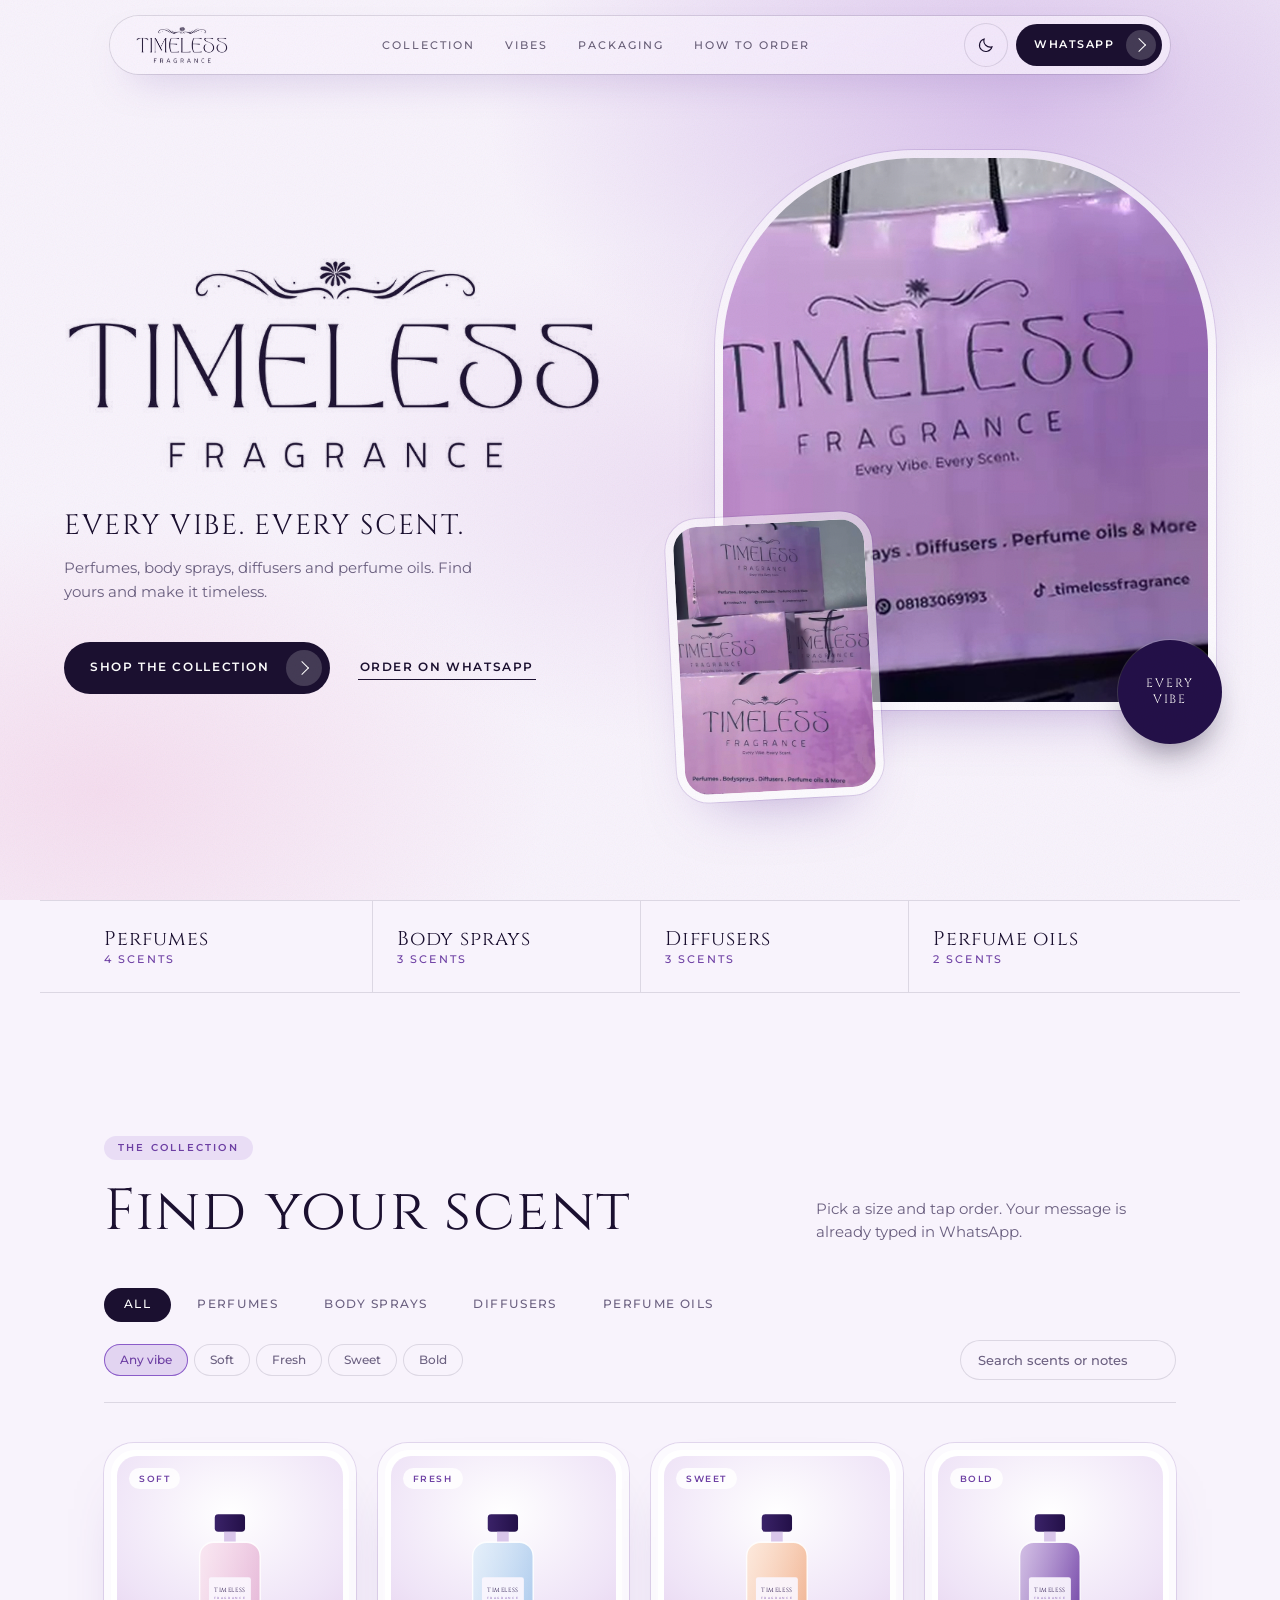
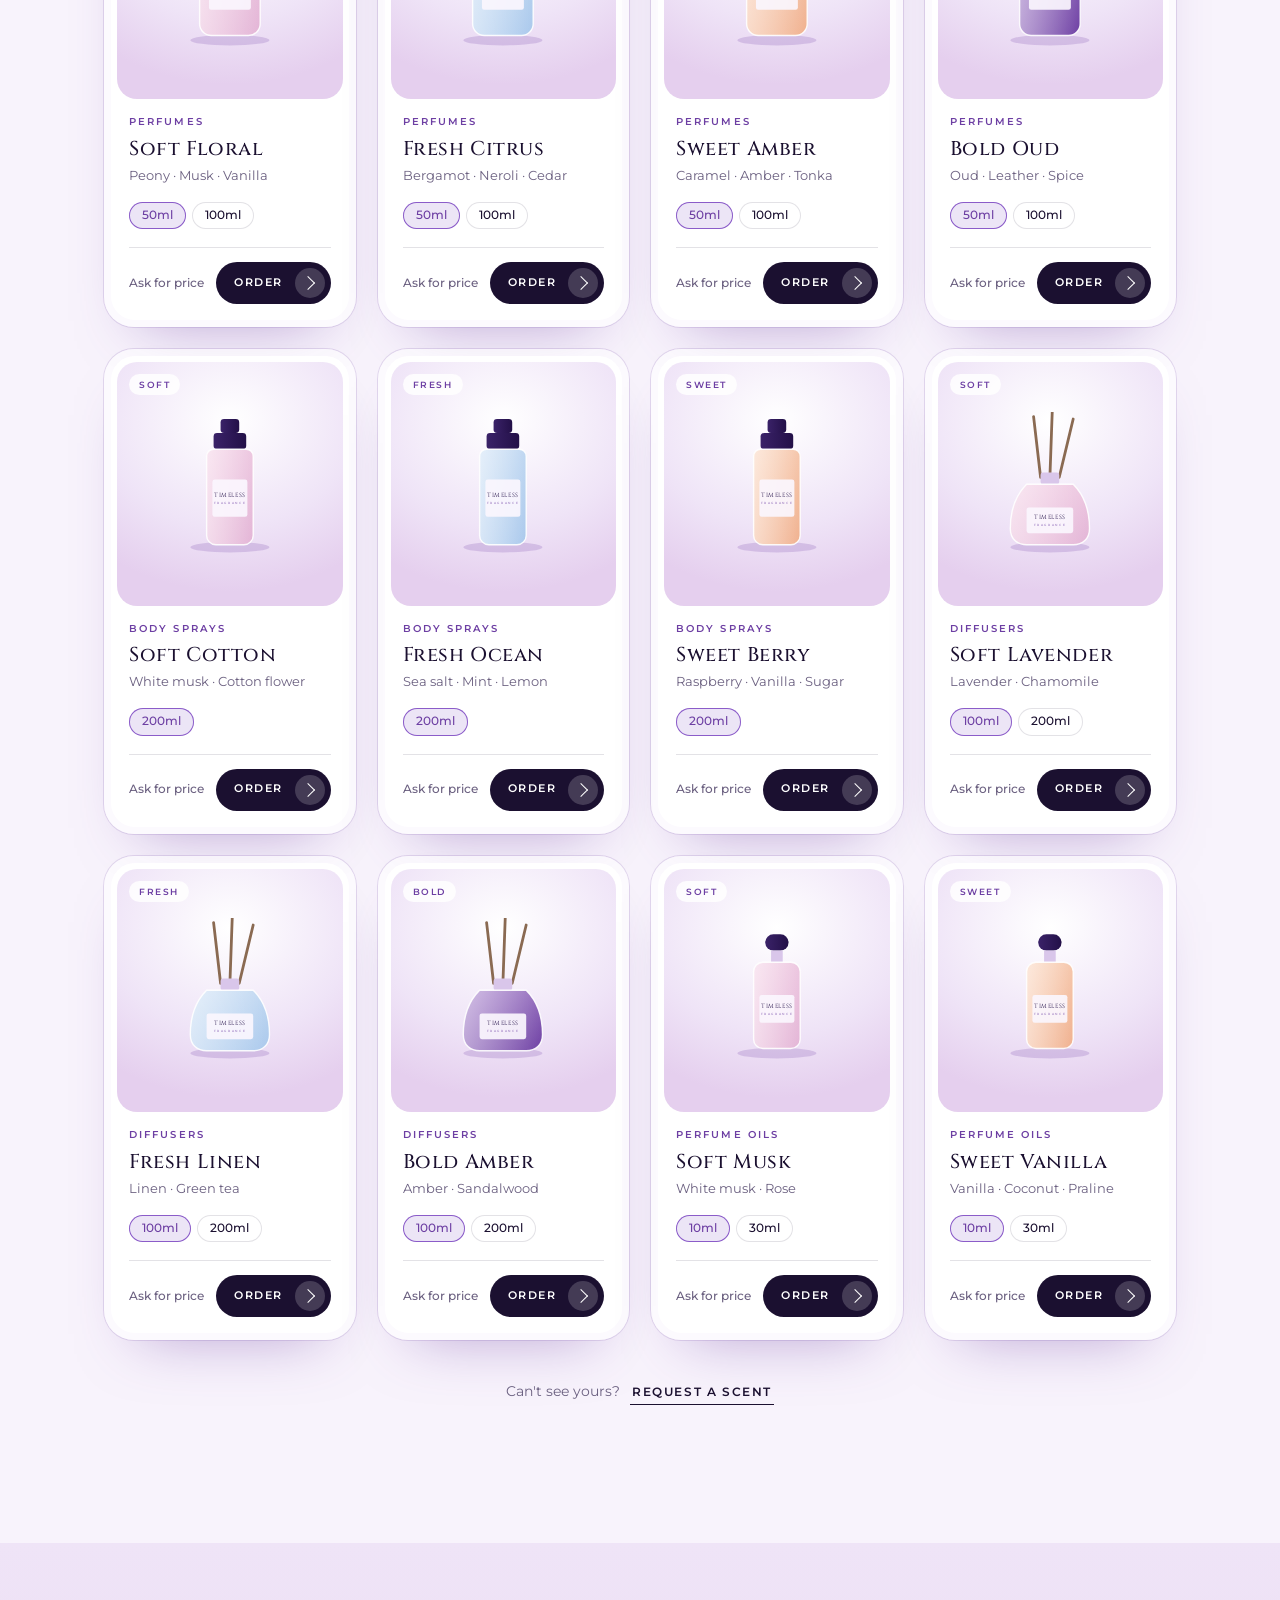
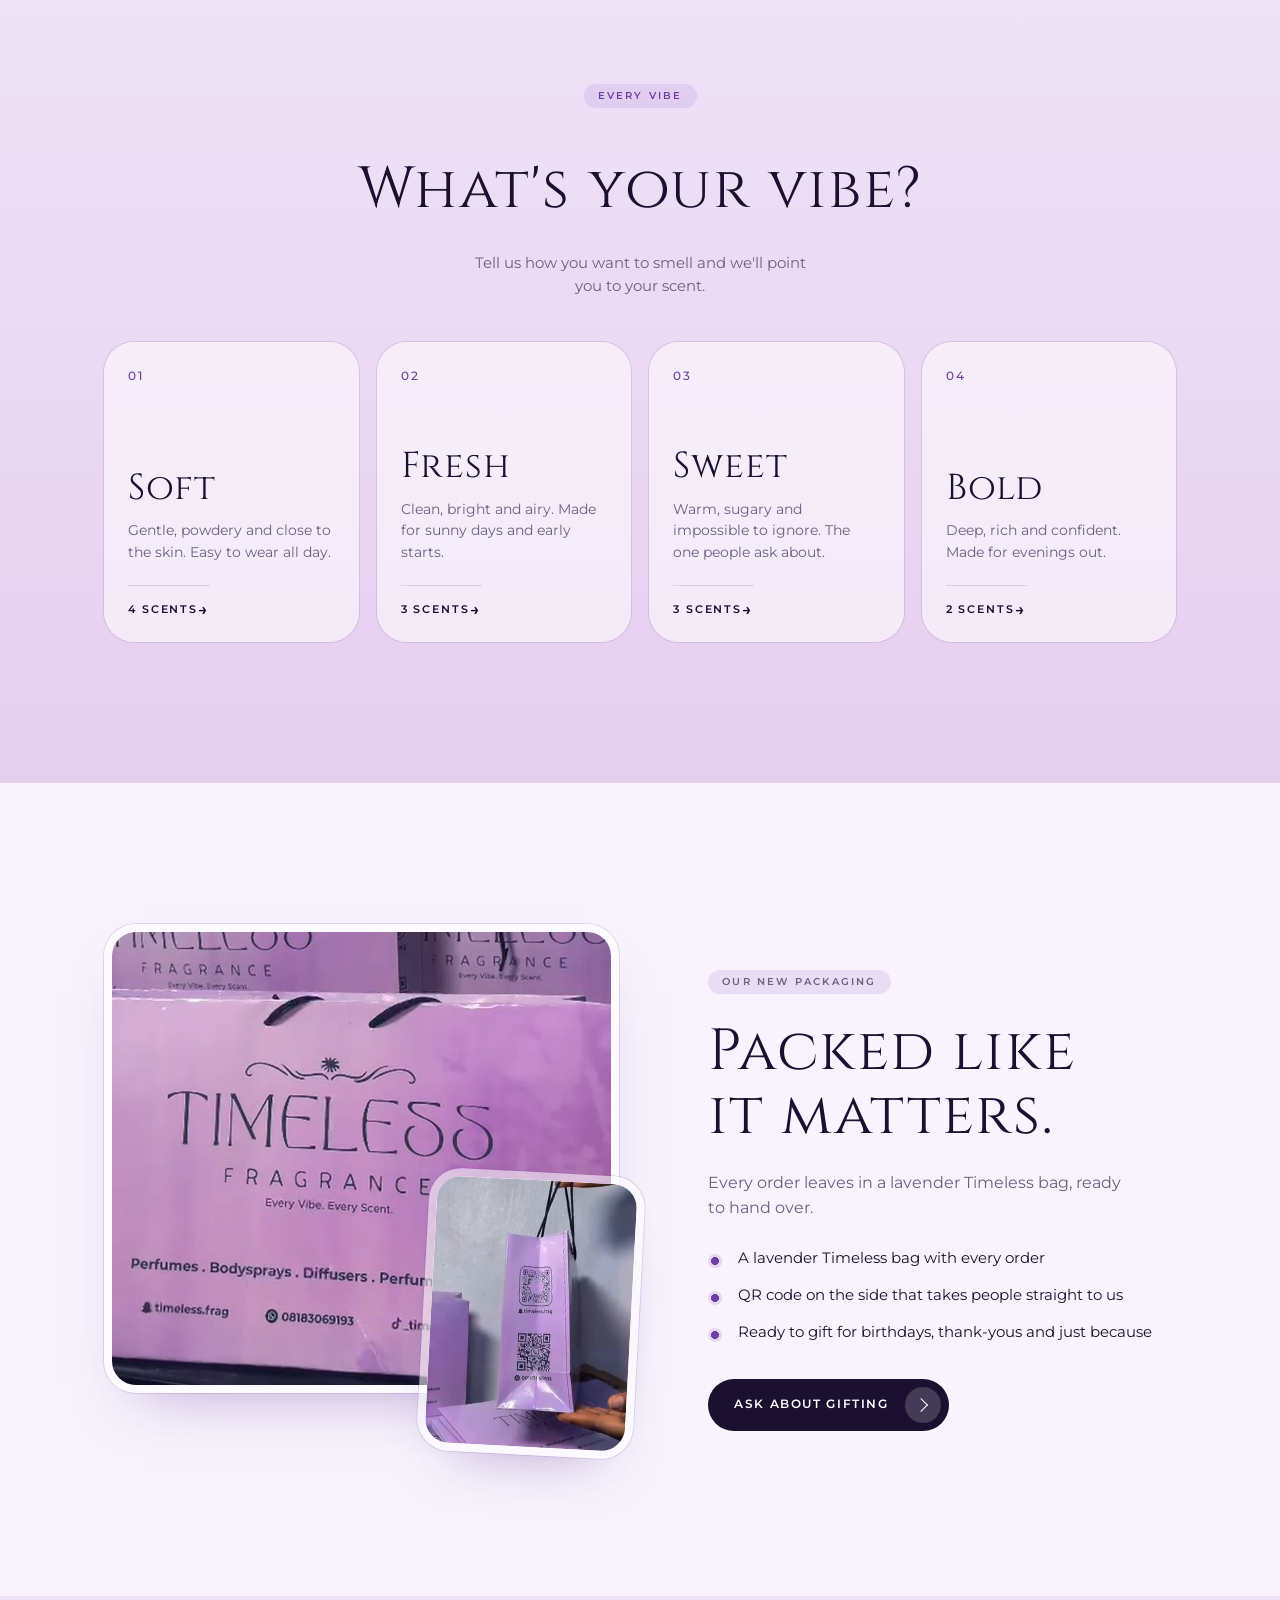
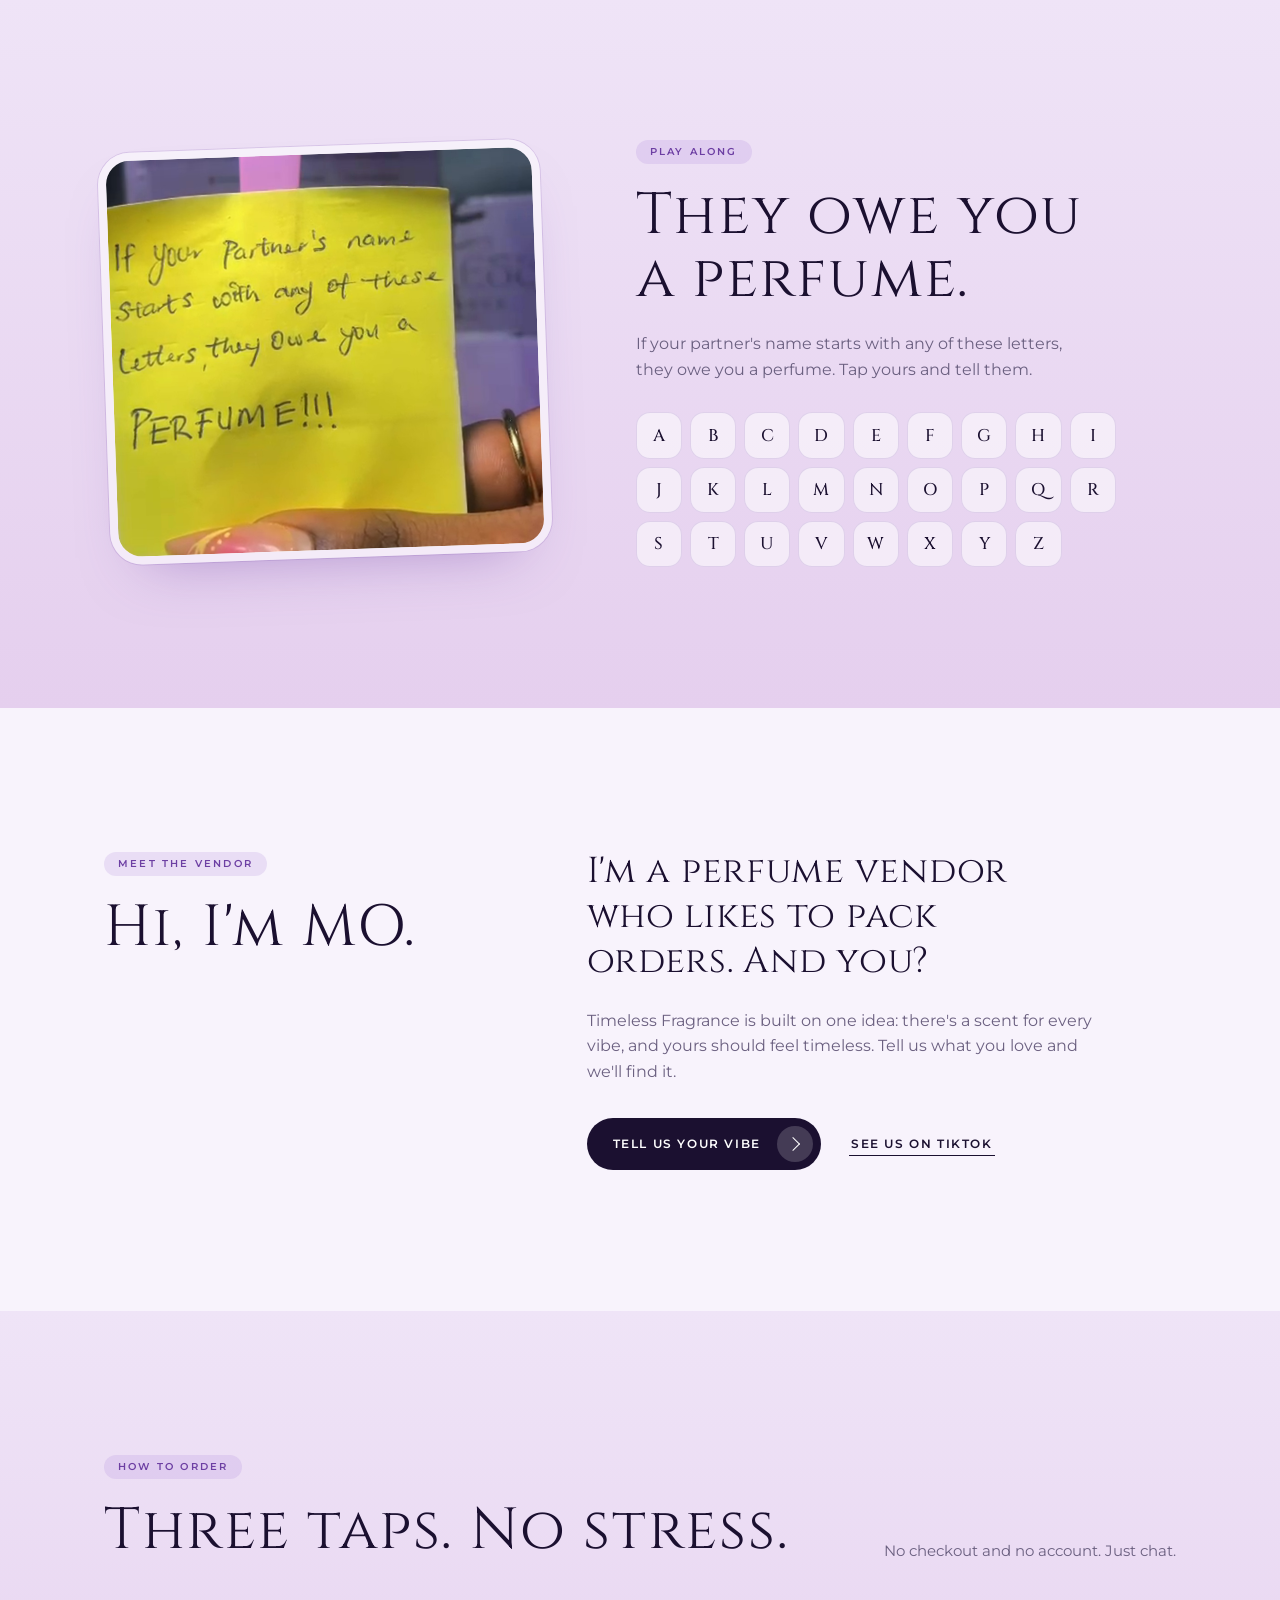
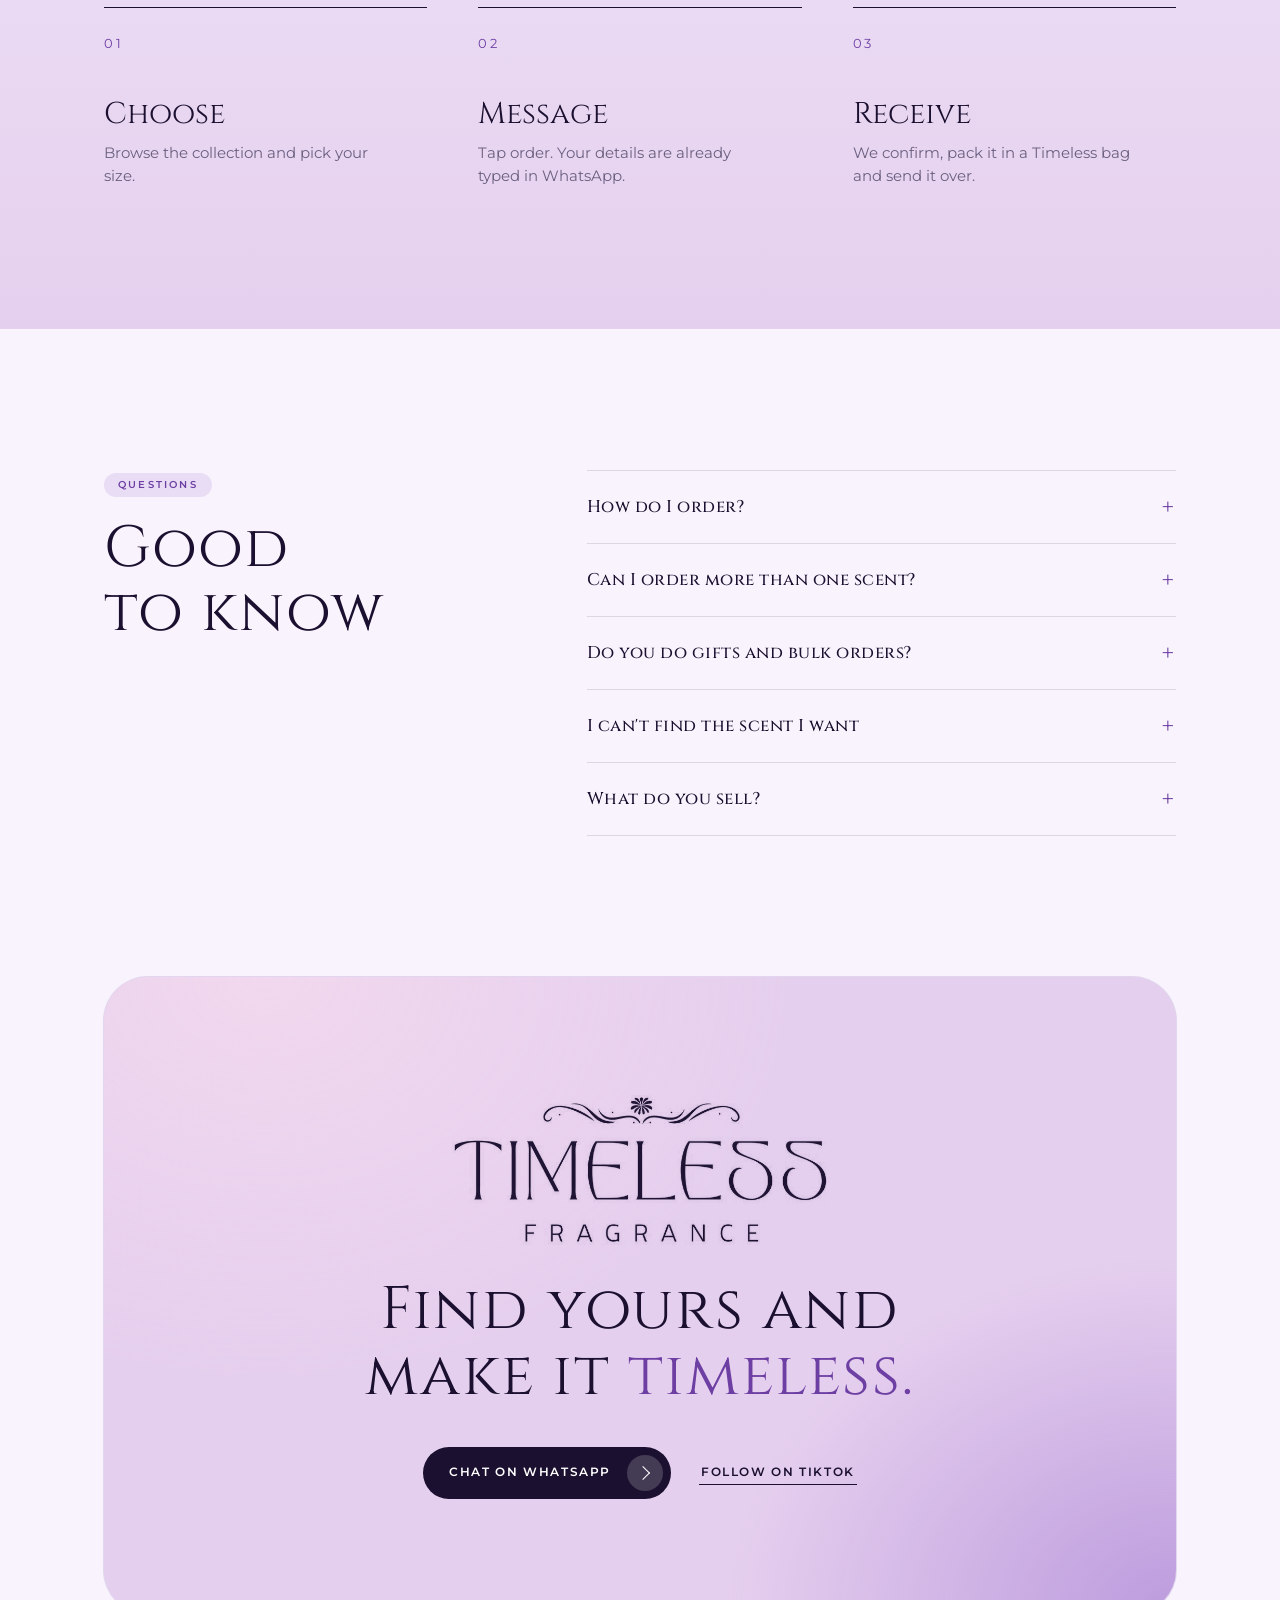
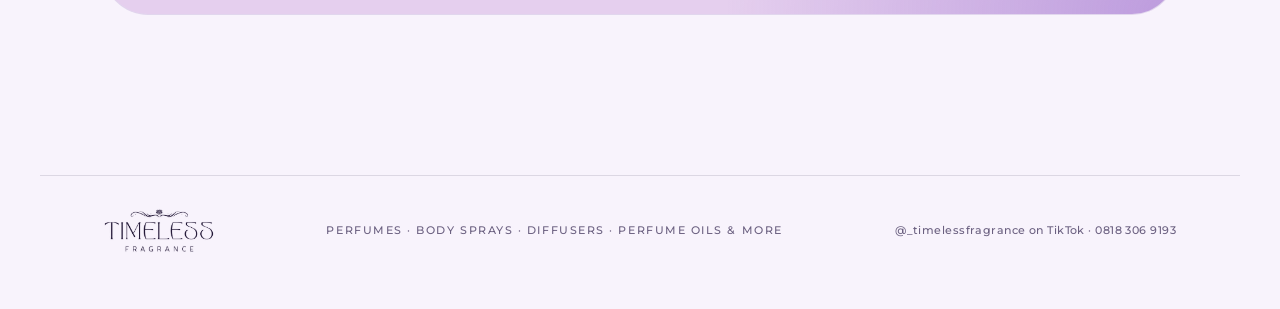
==== commit 652aee92: "Light and dark themes, real brand logo and imagery, full set of sections" ====
--- a/index.html
+++ b/index.html
@@ -1,5 +1,5 @@
 <!doctype html>
-<html lang="en">
+<html lang="en" data-theme="light">
 <head>
 <meta charset="utf-8">
 <meta name="viewport" content="width=device-width, initial-scale=1, viewport-fit=cover">
@@ -16,25 +16,33 @@
 <link rel="preconnect" href="https://fonts.googleapis.com">
 <link rel="preconnect" href="https://fonts.gstatic.com" crossorigin>
 <link href="https://fonts.googleapis.com/css2?family=Cinzel:wght@400;500&family=Montserrat:wght@400;500;600&display=swap" rel="stylesheet">
+<script>try{var t=localStorage.getItem('tf-theme');if(t)document.documentElement.dataset.theme=t}catch(e){}</script>
 <link rel="stylesheet" href="styles.css">
 </head>
 <body>
 
 <header class="nav" id="nav">
-  <a class="mark" href="#top" aria-label="Timeless Fragrance home"><span>Timeless</span><small>Fragrance</small></a>
+  <a class="brand" href="#top" aria-label="Timeless Fragrance home"><span class="logo" role="img" aria-label="Timeless Fragrance"></span></a>
   <nav aria-label="Main">
     <a href="#collection">Collection</a>
-    <a href="#gifting">Gifting</a>
+    <a href="#vibes">Vibes</a>
+    <a href="#packaging">Packaging</a>
     <a href="#order">How to order</a>
   </nav>
-  <a class="btn btn-sm" data-wa="hello" href="#"><span>WhatsApp</span><i class="arr" aria-hidden="true"></i></a>
+  <div class="nav-end">
+    <button class="theme" id="theme" type="button" aria-label="Switch to dark mode" aria-pressed="false">
+      <svg class="i-moon" viewBox="0 0 24 24" width="18" height="18" fill="none" stroke="currentColor" stroke-width="1.5" stroke-linecap="round" aria-hidden="true"><path d="M20 14.5A8.5 8.5 0 0 1 9.5 4 8.5 8.5 0 1 0 20 14.5z"/></svg>
+      <svg class="i-sun" viewBox="0 0 24 24" width="18" height="18" fill="none" stroke="currentColor" stroke-width="1.5" stroke-linecap="round" aria-hidden="true"><circle cx="12" cy="12" r="4"/><path d="M12 3v2M12 19v2M3 12h2M19 12h2M5.6 5.6 7 7M17 17l1.4 1.4M5.6 18.4 7 17M17 7l1.400-1.400"/></svg>
+    </button>
+    <a class="btn btn-sm" data-wa="hello" href="#"><span>WhatsApp</span><i class="arr" aria-hidden="true"></i></a>
+  </div>
 </header>
 
 <main id="top">
+
   <section class="hero">
     <div class="hero-copy">
-      <svg class="flourish reveal" viewBox="0 0 220 40" aria-hidden="true"><path d="M4 28c26 0 38-16 58-16 12 0 16 8 8 12-7 3-14-3-8-9M216 28c-26 0-38-16-58-16-12 0-16 8-8 12 7 3 14-3 8-9M80 22c16 6 44 6 60 0" fill="none" stroke="currentColor" stroke-width="1.3" stroke-linecap="round"/><circle cx="110" cy="9" r="2.6" fill="currentColor"/></svg>
-      <h1 class="reveal"><span class="h1a">Timeless</span><span class="h1b">Fragrance</span></h1>
+      <h1 class="reveal"><span class="logo logo-xl" role="img" aria-label="Timeless Fragrance"></span></h1>
       <p class="tag reveal">Every vibe. Every scent.</p>
       <p class="lede reveal">Perfumes, body sprays, diffusers and perfume oils. Find yours and make it timeless.</p>
       <div class="cta reveal">
@@ -42,9 +50,9 @@
         <a class="link" data-wa="hello" href="#">Order on WhatsApp</a>
       </div>
     </div>
-    <div class="hero-art" aria-hidden="false">
-      <div class="shell shell-main reveal"><div class="core"><img src="images/packaging.jpg" alt="Timeless Fragrance lavender gift bag"></div></div>
-      <div class="shell shell-tall reveal"><div class="core"><img src="images/stack.jpg" alt="Stack of Timeless Fragrance bags"></div></div>
+    <div class="hero-art">
+      <div class="shell shell-main reveal"><div class="core"><img src="images/bag-wide.jpg" alt="Timeless Fragrance lavender gift bag"></div></div>
+      <div class="shell shell-tall reveal"><div class="core"><img src="images/hero.jpg" alt="Stack of Timeless Fragrance bags"></div></div>
       <div class="seal reveal" aria-hidden="true"><span>Every<br>vibe</span></div>
     </div>
   </section>
@@ -62,34 +70,85 @@
       </div>
       <div class="filters reveal">
         <div class="tabs" id="tabs" role="tablist" aria-label="Category"></div>
-        <div class="chips" id="chips" aria-label="Vibe"></div>
+        <div class="tools">
+          <div class="chips" id="chips" aria-label="Vibe"></div>
+          <label class="search"><span class="sr">Search scents</span><input id="q" type="search" placeholder="Search scents or notes" autocomplete="off"></label>
+        </div>
       </div>
       <div class="grid" id="grid" aria-live="polite"></div>
-      <p class="empty" id="empty" hidden>Nothing here yet. Message us to see what's new.</p>
-    </div>
-  </section>
-
-  <section class="gifting" id="gifting">
-    <div class="wrap gift-grid">
-      <div class="gift-art">
-        <div class="shell reveal"><div class="core"><img src="images/packaging.jpg" alt="Timeless Fragrance lavender gift bag" loading="lazy"></div></div>
-      </div>
-      <div class="gift-copy reveal">
-        <p class="eyebrow">Made to be gifted</p>
+      <p class="empty" id="empty" hidden>Nothing matches that. <a class="link" data-wa="request" href="#">Ask us on WhatsApp</a></p>
+      <p class="more reveal">Can't see yours? <a class="link" data-wa="request" href="#">Request a scent</a></p>
+    </div>
+  </section>
+
+  <section class="vibes alt" id="vibes">
+    <div class="wrap">
+      <div class="sec-head center reveal">
+        <p class="eyebrow">Every vibe</p>
+        <h2>What's your vibe?</h2>
+        <p class="sub">Tell us how you want to smell and we'll point you to your scent.</p>
+      </div>
+      <div class="vibe-grid" id="vibeGrid"></div>
+    </div>
+  </section>
+
+  <section class="packaging" id="packaging">
+    <div class="wrap pack-grid">
+      <div class="pack-art">
+        <figure class="shell big reveal"><div class="core"><img src="images/bag-close.jpg" alt="Timeless Fragrance lavender packaging bag" loading="lazy"></div></figure>
+        <figure class="shell small reveal"><div class="core"><img src="images/bag-qr.jpg" alt="Packaging bag with QR code on the side" loading="lazy"></div></figure>
+      </div>
+      <div class="pack-copy reveal">
+        <p class="eyebrow">Our new packaging</p>
         <h2>Packed like it matters.</h2>
-        <p>Every order leaves in a lavender Timeless bag, ready to hand over. Birthdays, thank-yous or just because.</p>
+        <p>Every order leaves in a lavender Timeless bag, ready to hand over.</p>
+        <ul class="ticks">
+          <li>A lavender Timeless bag with every order</li>
+          <li>QR code on the side that takes people straight to us</li>
+          <li>Ready to gift for birthdays, thank-yous and just because</li>
+        </ul>
         <a class="btn" data-wa="gift" href="#"><span>Ask about gifting</span><i class="arr" aria-hidden="true"></i></a>
       </div>
     </div>
   </section>
 
-  <section class="order" id="order">
+  <section class="game alt" id="game">
+    <div class="wrap game-grid">
+      <figure class="shell reveal"><div class="core"><img src="images/note.jpg" alt="Note: if your partner's name starts with any of these letters, they owe you a perfume" loading="lazy"></div></figure>
+      <div class="game-copy reveal">
+        <p class="eyebrow">Play along</p>
+        <h2>They owe you a perfume.</h2>
+        <p>If your partner's name starts with any of these letters, they owe you a perfume. Tap yours and tell them.</p>
+        <div class="letters" id="letters" role="group" aria-label="Partner's first letter"></div>
+      </div>
+    </div>
+  </section>
+
+  <section class="story" id="story">
+    <div class="wrap story-grid">
+      <div class="reveal">
+        <p class="eyebrow">Meet the vendor</p>
+        <h2>Hi, I'm MO.</h2>
+      </div>
+      <div class="story-copy reveal">
+        <p class="quote">I'm a perfume vendor who likes to pack orders. And you?</p>
+        <p>Timeless Fragrance is built on one idea: there's a scent for every vibe, and yours should feel timeless. Tell us what you love and we'll find it.</p>
+        <div class="cta">
+          <a class="btn" data-wa="vibe" href="#"><span>Tell us your vibe</span><i class="arr" aria-hidden="true"></i></a>
+          <a class="link" id="tt1" href="#" target="_blank" rel="noopener">See us on TikTok</a>
+        </div>
+      </div>
+    </div>
+  </section>
+
+  <section class="order alt" id="order">
     <div class="wrap">
       <div class="sec-head reveal">
         <div>
           <p class="eyebrow">How to order</p>
           <h2>Three taps. No stress.</h2>
         </div>
+        <p class="sub">No checkout and no account. Just chat.</p>
       </div>
       <ol class="steps">
         <li class="reveal"><b>01</b><h3>Choose</h3><p>Browse the collection and pick your size.</p></li>
@@ -99,11 +158,27 @@
     </div>
   </section>
 
+  <section class="faq" id="faq">
+    <div class="wrap faq-grid">
+      <div class="reveal">
+        <p class="eyebrow">Questions</p>
+        <h2>Good to know</h2>
+      </div>
+      <div class="qa reveal">
+        <details><summary>How do I order?</summary><p>Tap Order on any scent. WhatsApp opens with the product and size filled in, and we take it from there.</p></details>
+        <details><summary>Can I order more than one scent?</summary><p>Yes. Message us the scents and sizes you want and we'll put your order together.</p></details>
+        <details><summary>Do you do gifts and bulk orders?</summary><p>We do. Message us what you need and we'll sort the packaging and quantities with you.</p></details>
+        <details><summary>I can't find the scent I want</summary><p>Request it on WhatsApp. Tell us the vibe or the notes you like and we'll suggest something.</p></details>
+        <details><summary>What do you sell?</summary><p>Perfumes, body sprays, diffusers, perfume oils and more.</p></details>
+      </div>
+    </div>
+  </section>
+
   <section class="final">
     <div class="wrap">
       <div class="panel reveal">
-        <h2>Make it <em>timeless.</em></h2>
-        <p>Questions, custom orders or bulk? Say hi.</p>
+        <span class="logo logo-l" role="img" aria-label="Timeless Fragrance"></span>
+        <h2>Find yours and make it <em>timeless.</em></h2>
         <div class="cta">
           <a class="btn" data-wa="hello" href="#"><span>Chat on WhatsApp</span><i class="arr" aria-hidden="true"></i></a>
           <a class="link" id="tt" href="#" target="_blank" rel="noopener">Follow on TikTok</a>
@@ -115,13 +190,13 @@
 
 <footer>
   <div class="wrap foot">
-    <a class="mark" href="#top"><span>Timeless</span><small>Fragrance</small></a>
-    <p>Every Vibe. Every Scent.</p>
+    <span class="logo logo-s" role="img" aria-label="Timeless Fragrance"></span>
+    <p>Perfumes · Body sprays · Diffusers · Perfume oils &amp; more</p>
     <p class="fine">@<span id="handle"></span> on TikTok · <span id="phone"></span></p>
   </div>
 </footer>
 
-<a class="wa-bar" data-wa="hello" href="#" aria-label="Order on WhatsApp">Order on WhatsApp<i class="arr" aria-hidden="true"></i></a>
+<a class="wa-bar" data-wa="hello" href="#" aria-label="Order on WhatsApp"><span>Order on WhatsApp</span><i class="arr" aria-hidden="true"></i></a>
 
 <script src="catalog.js"></script>
 <script src="script.js"></script>
--- a/styles.css
+++ b/styles.css
@@ -1,62 +1,93 @@
+/* Timeless Fragrance — brand: deep indigo #231048, cream #fdfaf9, lavender bags, lilac accents */
 :root{
-  --paper:#f8f3fc; --wash:#efe4f7; --bag:#e5cfee; --lilac:#c9a8e3; --orchid:#8b5cc9; --orchid-d:#6d3fa3;
-  --ink:#1b1030; --muted:#6b6080; --line:rgba(27,16,48,.12);
   --serif:'Cinzel',Georgia,serif; --sans:'Montserrat',system-ui,sans-serif;
   --ease:cubic-bezier(.32,.72,0,1);
   --gut:clamp(20px,5vw,64px);
+  --lilac:#c9a8e3; --orchid:#8b5cc9;
+  /* light */
+  --bg:#f8f3fc; --fg:#1b1030; --muted:#6b6080; --line:rgba(27,16,48,.12);
+  --accent:#6d3fa3; --wash:#efe4f7; --bag:#e5cfee;
+  --surface:#fff; --shell:rgba(255,255,255,.55); --shell-line:rgba(109,63,163,.16); --shadow:rgba(109,63,163,.5);
+  --btn:#1b1030; --btn-fg:#fff; --btn-hover:#6d3fa3;
+  --nav:rgba(248,243,252,.72); --nav-line:rgba(27,16,48,.12);
+  --ph1:#fff; --ph2:#efe4f7; --ph3:#e5cfee;
+  --glow1:rgba(201,168,227,.65); --glow2:rgba(240,190,220,.4); --glow3:rgba(229,207,238,.55);
+  --alt1:#efe4f7; --alt2:#e5cfee;
+  --panel1:#f1d8ee; --panel2:rgba(139,92,201,.45); --panel-bg:#e5cfee;
+  --grain:.07; --grain-blend:multiply;
+}
+:root[data-theme="dark"]{
+  --bg:#231048; --fg:#f7f1fc; --muted:#b6a8d2; --line:rgba(255,255,255,.13);
+  --accent:#d3b6ec; --wash:#2c1660; --bag:#3a2080;
+  --surface:#311a68; --shell:rgba(255,255,255,.06); --shell-line:rgba(255,255,255,.14); --shadow:rgba(8,2,24,.75);
+  --btn:#c9a8e3; --btn-fg:#231048; --btn-hover:#e0c8f3;
+  --nav:rgba(35,16,72,.72); --nav-line:rgba(255,255,255,.14);
+  --ph1:#5a3a9c; --ph2:#3d2280; --ph3:#2d1767;
+  --glow1:rgba(139,92,201,.5); --glow2:rgba(201,110,190,.22); --glow3:rgba(90,58,156,.45);
+  --alt1:#1d0c3d; --alt2:#2a1558;
+  --panel1:rgba(201,168,227,.28); --panel2:rgba(139,92,201,.55); --panel-bg:#3a2080;
+  --grain:.12; --grain-blend:screen;
 }
 *{box-sizing:border-box;margin:0;padding:0}
-html{scroll-behavior:smooth;scroll-padding-top:96px}
-body{font-family:var(--sans);color:var(--ink);background:var(--paper);-webkit-font-smoothing:antialiased;line-height:1.6;overflow-x:hidden}
-body::after{content:"";position:fixed;inset:0;pointer-events:none;z-index:60;opacity:.07;mix-blend-mode:multiply;
+html{scroll-behavior:smooth;scroll-padding-top:96px;color-scheme:light}
+html[data-theme="dark"]{color-scheme:dark}
+body{font-family:var(--sans);color:var(--fg);background:var(--bg);-webkit-font-smoothing:antialiased;line-height:1.6;overflow-x:hidden;transition:background .6s var(--ease),color .6s var(--ease)}
+body::after{content:"";position:fixed;inset:0;pointer-events:none;z-index:60;opacity:var(--grain);mix-blend-mode:var(--grain-blend);
   background-image:url("data:image/svg+xml,%3Csvg xmlns='http://www.w3.org/2000/svg' width='160' height='160'%3E%3Cfilter id='n'%3E%3CfeTurbulence type='fractalNoise' baseFrequency='.9' numOctaves='2' stitchTiles='stitch'/%3E%3C/filter%3E%3Crect width='100%25' height='100%25' filter='url(%23n)'/%3E%3C/svg%3E")}
 img{display:block;max-width:100%}
 a{color:inherit;text-decoration:none}
 button{font:inherit;cursor:pointer;border:0;background:none;color:inherit}
 .wrap{max-width:1200px;margin:0 auto;padding:0 var(--gut)}
-::selection{background:var(--lilac)}
-
-/* wordmark */
-.mark{display:inline-flex;flex-direction:column;align-items:center;line-height:1}
-.mark span{font:400 20px/1 var(--serif);letter-spacing:.1em;text-transform:uppercase}
-.mark small{font:500 6.5px/1 var(--sans);letter-spacing:.62em;margin:6px -.62em 0 0;text-transform:uppercase;opacity:.8}
-
-/* floating nav pill */
-.nav{position:fixed;z-index:40;top:16px;left:50%;transform:translateX(-50%);width:min(1000px,calc(100% - 28px));display:flex;align-items:center;justify-content:space-between;gap:20px;
-  padding:9px 9px 9px 26px;border-radius:999px;background:rgba(248,243,252,.72);backdrop-filter:blur(18px) saturate(1.3);-webkit-backdrop-filter:blur(18px) saturate(1.3);
-  box-shadow:0 0 0 1px var(--line),0 18px 40px -22px rgba(109,63,163,.45),inset 0 1px 0 rgba(255,255,255,.8)}
-.nav nav{display:flex;gap:34px;font:500 11px/1 var(--sans);letter-spacing:.18em;text-transform:uppercase}
+.sr{position:absolute;width:1px;height:1px;overflow:hidden;clip:rect(0 0 0 0);white-space:nowrap}
+::selection{background:var(--lilac);color:#231048}
+
+/* real logo, recoloured through a mask so it follows the theme */
+.logo{display:block;aspect-ratio:729/298;background:currentColor;-webkit-mask:url(images/logo-cream.png) center/contain no-repeat;mask:url(images/logo-cream.png) center/contain no-repeat}
+.logo-xl{width:min(540px,100%)}.logo-l{width:min(380px,70%);margin:0 auto 30px}.logo-s{width:110px}
+.brand .logo{width:92px;height:38px;aspect-ratio:auto}
+
+/* nav */
+.nav{position:fixed;z-index:40;top:16px;left:50%;transform:translateX(-50%);width:min(1060px,calc(100% - 28px));display:flex;align-items:center;justify-content:space-between;gap:20px;
+  padding:7px 8px 7px 26px;border-radius:999px;background:var(--nav);backdrop-filter:blur(18px) saturate(1.3);-webkit-backdrop-filter:blur(18px) saturate(1.3);
+  box-shadow:0 0 0 1px var(--nav-line),0 18px 40px -22px var(--shadow),inset 0 1px 0 rgba(255,255,255,.12);transition:background .6s var(--ease)}
+.nav nav{display:flex;gap:30px;font:500 11px/1 var(--sans);letter-spacing:.18em;text-transform:uppercase}
 .nav nav a{opacity:.65;transition:opacity .4s var(--ease)}.nav nav a:hover{opacity:1}
-
-/* buttons: pill with nested arrow */
-.btn{display:inline-flex;align-items:center;gap:16px;padding:8px 8px 8px 26px;border-radius:999px;background:var(--ink);color:#fff;font:600 11.5px/1 var(--sans);letter-spacing:.14em;text-transform:uppercase;transition:transform .5s var(--ease),background .5s var(--ease),box-shadow .5s var(--ease)}
-.btn:hover{background:var(--orchid-d);box-shadow:0 16px 30px -14px rgba(109,63,163,.7)}
+.nav-end{display:flex;align-items:center;gap:8px}
+.theme{width:44px;height:44px;border-radius:50%;display:grid;place-items:center;box-shadow:inset 0 0 0 1px var(--line);transition:background .4s var(--ease),transform .5s var(--ease)}
+.theme:hover{background:rgba(139,92,201,.16)}.theme:active{transform:scale(.92)}
+.theme .i-sun{display:none}
+html[data-theme="dark"] .theme .i-sun{display:block}html[data-theme="dark"] .theme .i-moon{display:none}
+
+/* buttons */
+.btn{display:inline-flex;align-items:center;gap:16px;padding:8px 8px 8px 26px;border-radius:999px;background:var(--btn);color:var(--btn-fg);font:600 11.5px/1 var(--sans);letter-spacing:.14em;text-transform:uppercase;transition:transform .5s var(--ease),background .5s var(--ease),box-shadow .5s var(--ease)}
+.btn:hover{background:var(--btn-hover);color:#fff;box-shadow:0 16px 30px -14px var(--shadow)}
+html[data-theme="dark"] .btn:hover{color:#231048}
 .btn:active{transform:scale(.97)}
 .btn-sm{padding:6px 6px 6px 18px;gap:12px;font-size:10.5px}
-.arr{width:36px;height:36px;border-radius:50%;background:rgba(255,255,255,.16);display:grid;place-items:center;transition:transform .5s var(--ease),background .5s var(--ease)}
+.arr{width:36px;height:36px;border-radius:50%;background:rgba(255,255,255,.18);display:grid;place-items:center;transition:transform .5s var(--ease),background .5s var(--ease)}
+html[data-theme="dark"] .arr{background:rgba(35,16,72,.14)}
 .btn-sm .arr{width:30px;height:30px}
-.arr::before{content:"";width:9px;height:9px;border-top:1.5px solid #fff;border-right:1.5px solid #fff;transform:translate(-1px,0) rotate(45deg);margin-left:-2px}
-.btn:hover .arr{transform:translate(2px,-1px) scale(1.06);background:rgba(255,255,255,.26)}
+.arr::before{content:"";width:9px;height:9px;border-top:1.5px solid currentColor;border-right:1.5px solid currentColor;transform:translate(-1px,0) rotate(45deg);margin-left:-2px}
+.btn:hover .arr{transform:translate(2px,-1px) scale(1.06)}
 .link{font:600 11.5px/1 var(--sans);letter-spacing:.14em;text-transform:uppercase;padding:6px 2px;background:linear-gradient(currentColor,currentColor) 0 100%/100% 1px no-repeat;transition:background-size .5s var(--ease),color .3s}
-.link:hover{background-size:0 1px;color:var(--orchid-d)}
-.btn:focus-visible,.link:focus-visible,.tab:focus-visible,.chip:focus-visible,.size:focus-visible,.cats a:focus-visible{outline:2px solid var(--orchid);outline-offset:3px}
+.link:hover{background-size:0 1px;color:var(--accent)}
+.btn:focus-visible,.link:focus-visible,.tab:focus-visible,.chip:focus-visible,.size:focus-visible,.cats a:focus-visible,.theme:focus-visible,.vcard:focus-visible,.letter:focus-visible,summary:focus-visible,input:focus-visible{outline:2px solid var(--orchid);outline-offset:3px}
 .cta{display:flex;flex-wrap:wrap;align-items:center;gap:22px 28px}
 
 /* bezel */
-.shell{padding:8px;border-radius:32px;background:rgba(255,255,255,.55);box-shadow:0 0 0 1px rgba(109,63,163,.14),0 30px 60px -36px rgba(109,63,163,.5)}
-.core{border-radius:24px;overflow:hidden;background:#fff;box-shadow:inset 0 1px 0 rgba(255,255,255,.9)}
+.shell{padding:8px;border-radius:32px;background:var(--shell);box-shadow:0 0 0 1px var(--shell-line),0 30px 60px -36px var(--shadow)}
+.core{border-radius:24px;overflow:hidden;background:var(--surface);box-shadow:inset 0 1px 0 rgba(255,255,255,.12)}
+figure{margin:0}
 
 /* hero */
 .hero{position:relative;min-height:100dvh;display:grid;grid-template-columns:1.02fr 1fr;align-items:center;gap:clamp(24px,4vw,64px);padding:120px var(--gut) 72px;max-width:1360px;margin:0 auto}
 .hero::before{content:"";position:fixed;z-index:-1;inset:0;background:
-  radial-gradient(60% 50% at 80% 12%,rgba(201,168,227,.65),transparent 70%),
-  radial-gradient(50% 45% at 8% 88%,rgba(240,190,220,.4),transparent 70%),
-  radial-gradient(45% 40% at 55% 55%,rgba(229,207,238,.55),transparent 70%),var(--paper)}
-.flourish{width:150px;color:var(--orchid-d);margin-bottom:26px}
-h1{display:flex;flex-direction:column;font-family:var(--serif);font-weight:400;text-transform:uppercase;line-height:1}
-.h1a{font-size:clamp(52px,8.4vw,116px);letter-spacing:.05em;margin-left:-.04em}
-.h1b{font:500 clamp(13px,1.9vw,22px)/1 var(--sans);letter-spacing:.64em;margin-top:clamp(16px,2vw,26px);color:var(--orchid-d)}
-.tag{margin:34px 0 14px;font:400 clamp(20px,2.3vw,28px)/1.2 var(--serif);letter-spacing:.04em}
+  radial-gradient(60% 50% at 80% 12%,var(--glow1),transparent 70%),
+  radial-gradient(50% 45% at 8% 88%,var(--glow2),transparent 70%),
+  radial-gradient(45% 40% at 55% 55%,var(--glow3),transparent 70%),var(--bg);transition:background .6s var(--ease)}
+h1{line-height:1}
+.hero-copy{color:var(--fg)}
+.tag{margin:34px 0 14px;font:400 clamp(20px,2.3vw,28px)/1.2 var(--serif);letter-spacing:.06em;text-transform:uppercase}
 .lede{max-width:430px;color:var(--muted);font-size:15px;margin-bottom:38px}
 .hero-art{position:relative;height:min(680px,72vh);min-height:480px}
 .shell-main{position:absolute;right:0;top:0;width:92%;border-radius:200px 200px 32px 32px}
@@ -64,80 +95,125 @@
 .shell-main img{width:100%;aspect-ratio:1/1.12;object-fit:cover;object-position:50% 50%}
 .shell-tall{position:absolute;left:0;bottom:0;width:38%;transform:rotate(-3deg)}
 .shell-tall.reveal.in{transform:rotate(-3deg)}
-.shell-tall img{width:100%;aspect-ratio:3/4.2;object-fit:cover}
-.seal{position:absolute;right:-6px;bottom:54px;width:104px;height:104px;border-radius:50%;background:var(--ink);color:#fff;display:grid;place-items:center;text-align:center;font:400 12px/1.3 var(--serif);letter-spacing:.16em;text-transform:uppercase;box-shadow:0 20px 40px -18px rgba(27,16,48,.7);animation:float 7s var(--ease) infinite alternate}
+.shell-tall img{width:100%;aspect-ratio:3/4.2;object-fit:cover;object-position:50% 60%}
+.seal{position:absolute;right:-6px;bottom:54px;width:104px;height:104px;border-radius:50%;background:#231048;color:#fdfaf9;display:grid;place-items:center;text-align:center;font:400 12px/1.3 var(--serif);letter-spacing:.16em;text-transform:uppercase;box-shadow:0 20px 40px -18px rgba(27,16,48,.7),0 0 0 1px rgba(255,255,255,.16);animation:float 7s var(--ease) infinite alternate}
 @keyframes float{to{transform:translateY(-10px) rotate(6deg)}}
 
 /* category quick links */
 .cats{max-width:1200px;margin:0 auto;padding:0 var(--gut);display:grid;grid-template-columns:repeat(4,1fr);border-top:1px solid var(--line);border-bottom:1px solid var(--line)}
 .cats a{display:flex;flex-direction:column;gap:4px;padding:26px 6px 26px 24px;border-left:1px solid var(--line);transition:background .5s var(--ease)}
 .cats a:first-child{border-left:0;padding-left:0}
-.cats a:hover{background:rgba(201,168,227,.16)}
+.cats a:hover{background:rgba(201,168,227,.14)}
 .cats span{font:400 20px/1.2 var(--serif);letter-spacing:.04em}
-.cats small{font:500 10.5px/1 var(--sans);letter-spacing:.2em;text-transform:uppercase;color:var(--orchid-d)}
+.cats small{font:500 10.5px/1 var(--sans);letter-spacing:.2em;text-transform:uppercase;color:var(--accent)}
 
 /* sections */
-section{padding:clamp(80px,11vw,152px) 0}
-.eyebrow{display:inline-block;padding:7px 14px;border-radius:999px;background:rgba(139,92,201,.12);color:var(--orchid-d);font:600 10px/1 var(--sans);letter-spacing:.22em;text-transform:uppercase;margin-bottom:20px}
-h2{font:400 clamp(34px,4.8vw,60px)/1.08 var(--serif);letter-spacing:.02em;text-wrap:balance}
+section{padding:clamp(80px,11vw,152px) 0;position:relative}
+section.alt{background:linear-gradient(180deg,var(--alt1),var(--alt2))}
+.eyebrow{display:inline-block;padding:7px 14px;border-radius:999px;background:rgba(139,92,201,.14);color:var(--accent);font:600 10px/1 var(--sans);letter-spacing:.22em;text-transform:uppercase;margin-bottom:20px}
+h2{font:400 clamp(32px,4.8vw,58px)/1.1 var(--serif);letter-spacing:.03em;text-wrap:balance}
+h2 em{font-style:normal;color:var(--accent)}
 .sec-head{display:flex;align-items:flex-end;justify-content:space-between;gap:30px;margin-bottom:44px;flex-wrap:wrap}
-.sub{max-width:340px;color:var(--muted);font-size:14.5px}
+.sec-head.center{flex-direction:column;align-items:center;text-align:center}
+.sub{max-width:360px;color:var(--muted);font-size:14.5px}
 
 /* collection */
-.filters{display:flex;align-items:center;justify-content:space-between;gap:20px 40px;flex-wrap:wrap;margin-bottom:40px;padding-bottom:22px;border-bottom:1px solid var(--line)}
+.filters{display:flex;flex-direction:column;gap:18px;margin-bottom:40px;padding-bottom:22px;border-bottom:1px solid var(--line)}
 .tabs,.chips{display:flex;flex-wrap:wrap;gap:6px}
+.tools{display:flex;align-items:center;justify-content:space-between;gap:16px 24px;flex-wrap:wrap}
 .tab{padding:11px 20px;border-radius:999px;font:500 11.5px/1 var(--sans);letter-spacing:.12em;text-transform:uppercase;color:var(--muted);transition:all .5s var(--ease)}
-.tab:hover{color:var(--ink)}
-.tab.on{background:var(--ink);color:#fff}
+.tab:hover{color:var(--fg)}
+.tab.on{background:var(--btn);color:var(--btn-fg)}
 .chip{padding:10px 16px;border-radius:999px;font:500 12px/1 var(--sans);color:var(--muted);box-shadow:inset 0 0 0 1px var(--line);transition:all .5s var(--ease)}
 .chip:hover{box-shadow:inset 0 0 0 1px var(--orchid)}
-.chip.on{background:rgba(139,92,201,.14);color:var(--orchid-d);box-shadow:inset 0 0 0 1px var(--orchid)}
+.chip.on{background:rgba(139,92,201,.2);color:var(--accent);box-shadow:inset 0 0 0 1px var(--orchid)}
+.search input{width:min(280px,100%);padding:12px 18px;border-radius:999px;border:0;background:transparent;color:var(--fg);font:500 13px/1 var(--sans);box-shadow:inset 0 0 0 1px var(--line);transition:box-shadow .4s var(--ease)}
+.search input::placeholder{color:var(--muted)}
+.search input:focus{box-shadow:inset 0 0 0 1px var(--orchid);outline:none}
 .grid{display:grid;grid-template-columns:repeat(4,1fr);gap:22px}
 .card{padding:7px;border-radius:30px;display:block;transition:transform .7s var(--ease),box-shadow .7s var(--ease)}
-.card:hover{transform:translateY(-6px);box-shadow:0 0 0 1px rgba(109,63,163,.24),0 40px 60px -34px rgba(109,63,163,.6)}
+.card:hover{transform:translateY(-6px);box-shadow:0 0 0 1px var(--orchid),0 40px 60px -34px var(--shadow)}
 .card .core{border-radius:24px;display:flex;flex-direction:column;height:100%}
-.ph{position:relative;aspect-ratio:1/1.08;background:radial-gradient(90% 70% at 50% 24%,#fff,var(--wash) 62%,var(--bag));display:grid;place-items:center;overflow:hidden;margin:6px 6px 0;border-radius:20px}
+.ph{position:relative;aspect-ratio:1/1.08;background:radial-gradient(90% 70% at 50% 24%,var(--ph1),var(--ph2) 62%,var(--ph3));display:grid;place-items:center;overflow:hidden;margin:6px 6px 0;border-radius:20px}
 .ph img{position:absolute;inset:0;width:100%;height:100%;object-fit:cover;z-index:1}
 .bottle{width:62%;transition:transform .8s var(--ease)}
 .card:hover .bottle{transform:translateY(-6px) scale(1.04)}
-.vibe{position:absolute;top:12px;left:12px;z-index:2;padding:6px 10px;border-radius:999px;background:rgba(255,255,255,.8);font:600 9px/1 var(--sans);letter-spacing:.18em;text-transform:uppercase;color:var(--orchid-d)}
+.vibe{position:absolute;top:12px;left:12px;z-index:2;padding:6px 10px;border-radius:999px;background:rgba(255,255,255,.85);font:600 9px/1 var(--sans);letter-spacing:.18em;text-transform:uppercase;color:#6d3fa3}
 .info{padding:18px 18px 16px;display:flex;flex-direction:column;flex:1}
-.cat{font:600 9.5px/1 var(--sans);letter-spacing:.22em;text-transform:uppercase;color:var(--orchid-d)}
+.cat{font:600 9.5px/1 var(--sans);letter-spacing:.22em;text-transform:uppercase;color:var(--accent)}
 .card h3{font:500 20px/1.2 var(--serif);letter-spacing:.03em;margin:10px 0 5px}
 .notes{font-size:12.5px;color:var(--muted)}
 .sizes{display:flex;flex-wrap:wrap;gap:6px;margin:16px 0 18px}
 .size{padding:8px 13px;border-radius:999px;font:500 11.5px/1 var(--sans);box-shadow:inset 0 0 0 1px var(--line);transition:all .4s var(--ease)}
 .size:hover{box-shadow:inset 0 0 0 1px var(--orchid)}
-.size.on,.size.one{background:var(--wash);box-shadow:inset 0 0 0 1px var(--orchid);color:var(--orchid-d)}
+.size.on,.size.one{background:rgba(139,92,201,.16);box-shadow:inset 0 0 0 1px var(--orchid);color:var(--accent)}
 .size.one{cursor:default}
 .buy{display:flex;align-items:center;justify-content:space-between;gap:10px;margin-top:auto;padding-top:14px;border-top:1px solid var(--line)}
 .price{font:600 15px/1 var(--sans)}.price.ask{font:500 12px/1.2 var(--sans);color:var(--muted)}
-.empty{text-align:center;color:var(--muted);padding:40px 0}
-
-/* gifting */
-.gifting{background:linear-gradient(180deg,var(--wash),var(--bag))}
-.gift-grid{display:grid;grid-template-columns:1.05fr 1fr;gap:clamp(32px,7vw,110px);align-items:center}
-.gift-art .shell{transform:rotate(-2deg);border-radius:36px}.gift-art .shell.reveal.in{transform:rotate(-2deg)}
-.gift-art img{width:100%;aspect-ratio:5/4;object-fit:cover}
-.gift-copy p:not(.eyebrow){color:var(--muted);margin:22px 0 34px;max-width:400px}
+.empty,.more{text-align:center;color:var(--muted);padding:40px 0 0;font-size:14px}
+.empty .link,.more .link{color:var(--fg);margin-left:6px}
+
+/* vibes */
+.vibe-grid{display:grid;grid-template-columns:repeat(4,1fr);gap:18px}
+.vcard{display:flex;flex-direction:column;text-align:left;padding:28px 24px 24px;min-height:300px;border-radius:30px;background:var(--shell);box-shadow:0 0 0 1px var(--shell-line);transition:transform .7s var(--ease),box-shadow .7s var(--ease),background .7s var(--ease)}
+.vcard:hover{transform:translateY(-8px);background:var(--surface);box-shadow:0 0 0 1px var(--orchid),0 40px 60px -34px var(--shadow)}
+.vcard .num{font:500 12px/1 var(--sans);letter-spacing:.2em;color:var(--accent)}
+.vcard h3{font:400 36px/1.1 var(--serif);margin:auto 0 12px;letter-spacing:.03em}
+.vcard p{font-size:13.5px;color:var(--muted);margin-bottom:22px}
+.vcard .go{font:600 10.5px/1 var(--sans);letter-spacing:.18em;text-transform:uppercase;display:flex;align-items:center;justify-content:space-between;padding-top:16px;border-top:1px solid var(--line)}
+.vcard .go i{font-style:normal;font-size:16px;transition:transform .5s var(--ease)}
+.vcard:hover .go i{transform:translateX(4px)}
+
+/* packaging */
+.pack-grid{display:grid;grid-template-columns:1.1fr 1fr;gap:clamp(32px,7vw,110px);align-items:center}
+.pack-art{position:relative;padding-bottom:12%}
+.pack-art .big img{width:100%;aspect-ratio:1.1/1;object-fit:cover}
+.pack-art .small{position:absolute;right:-4%;bottom:0;width:42%;transform:rotate(3deg)}
+.pack-art .small.reveal.in{transform:rotate(3deg)}
+.pack-art .small img{width:100%;aspect-ratio:3/4;object-fit:cover}
+.pack-copy p{color:var(--muted);margin:22px 0 26px;max-width:420px}
+.ticks{list-style:none;margin-bottom:34px;display:grid;gap:14px}
+.ticks li{position:relative;padding-left:30px;font-size:14.5px}
+.ticks li::before{content:"";position:absolute;left:0;top:.45em;width:14px;height:14px;border-radius:50%;background:radial-gradient(circle,var(--accent) 38%,transparent 42%),rgba(139,92,201,.18)}
+
+/* letter game */
+.game-grid{display:grid;grid-template-columns:.9fr 1.1fr;gap:clamp(32px,7vw,100px);align-items:center}
+.game-grid .shell{transform:rotate(-2deg)}.game-grid .shell.reveal.in{transform:rotate(-2deg)}
+.game-grid img{width:100%;aspect-ratio:1/.93;object-fit:cover}
+.game-copy p:not(.eyebrow){color:var(--muted);margin:20px 0 30px;max-width:440px}
+.letters{display:grid;grid-template-columns:repeat(9,1fr);gap:8px;max-width:480px}
+.letter{aspect-ratio:1;display:grid;place-items:center;border-radius:14px;font:500 17px/1 var(--serif);background:var(--shell);box-shadow:inset 0 0 0 1px var(--shell-line);transition:all .5s var(--ease)}
+.letter:hover{background:var(--btn);color:var(--btn-fg);transform:translateY(-4px) rotate(-3deg);box-shadow:0 14px 24px -12px var(--shadow)}
+
+/* story */
+.story-grid{display:grid;grid-template-columns:.8fr 1.2fr;gap:clamp(30px,7vw,100px);align-items:start}
+.quote{font:400 clamp(24px,3vw,36px)/1.25 var(--serif);letter-spacing:.02em;margin-bottom:24px;text-wrap:balance}
+.story-copy p:not(.quote){color:var(--muted);max-width:520px;margin-bottom:34px}
 
 /* order */
 .steps{list-style:none;display:grid;grid-template-columns:repeat(3,1fr);gap:clamp(24px,4vw,64px)}
-.steps li{border-top:1px solid var(--ink);padding-top:22px}
-.steps b{font:400 13px/1 var(--sans);letter-spacing:.2em;color:var(--orchid-d)}
+.steps li{border-top:1px solid var(--fg);padding-top:22px}
+.steps b{font:400 13px/1 var(--sans);letter-spacing:.2em;color:var(--accent)}
 .steps h3{font:400 30px/1.15 var(--serif);margin:42px 0 10px}
 .steps p{font-size:14.5px;color:var(--muted);max-width:280px}
 
+/* faq */
+.faq-grid{display:grid;grid-template-columns:.8fr 1.2fr;gap:clamp(30px,7vw,100px);align-items:start}
+.qa details{border-top:1px solid var(--line)}.qa details:last-child{border-bottom:1px solid var(--line)}
+.qa summary{list-style:none;cursor:pointer;padding:24px 0;font:500 17px/1.3 var(--serif);letter-spacing:.03em;display:flex;justify-content:space-between;gap:20px;align-items:center}
+.qa summary::-webkit-details-marker{display:none}
+.qa summary::after{content:"+";font:300 24px/1 var(--sans);color:var(--accent);transition:transform .5s var(--ease)}
+.qa details[open] summary::after{transform:rotate(45deg)}
+.qa p{padding:0 40px 26px 0;color:var(--muted);font-size:14.5px;max-width:560px}
+
 /* final */
 .final{padding-top:0}
-.panel{border-radius:44px;padding:clamp(56px,9vw,120px) var(--gut);text-align:center;background:radial-gradient(70% 90% at 15% 0%,#f1d8ee,transparent 70%),radial-gradient(60% 80% at 100% 100%,rgba(139,92,201,.45),transparent 70%),var(--bag);box-shadow:0 0 0 1px rgba(109,63,163,.16)}
-.panel h2{font-size:clamp(40px,7vw,88px)}
-.panel em{font-style:normal;color:var(--orchid-d)}
-.panel p{margin:20px 0 36px;color:rgba(27,16,48,.7)}
+.panel{border-radius:44px;padding:clamp(56px,9vw,120px) var(--gut);text-align:center;background:radial-gradient(70% 90% at 15% 0%,var(--panel1),transparent 70%),radial-gradient(60% 80% at 100% 100%,var(--panel2),transparent 70%),var(--panel-bg);box-shadow:0 0 0 1px var(--shell-line)}
+.panel h2{font-size:clamp(30px,5vw,60px);max-width:760px;margin:0 auto 38px}
 .panel .cta{justify-content:center}
 footer{padding:20px 0 calc(56px + env(safe-area-inset-bottom))}
-.foot{display:flex;align-items:center;justify-content:space-between;gap:20px;flex-wrap:wrap;padding-top:32px;border-top:1px solid var(--line);font:500 11px/1 var(--sans);letter-spacing:.16em;text-transform:uppercase;color:var(--muted)}
-.foot .mark{color:var(--ink)}
+.foot{display:flex;align-items:center;justify-content:space-between;gap:20px;flex-wrap:wrap;padding-top:32px;border-top:1px solid var(--line);font:500 11px/1.5 var(--sans);letter-spacing:.14em;text-transform:uppercase;color:var(--muted)}
+.foot .logo{color:var(--fg)}
 .fine{letter-spacing:.04em;text-transform:none}
 
 .wa-bar{display:none}
@@ -145,41 +221,46 @@
 /* reveal */
 .reveal{opacity:0;transform:translateY(34px);filter:blur(8px);transition:opacity 1s var(--ease),transform 1s var(--ease),filter 1s var(--ease)}
 .reveal.in{opacity:1;transform:none;filter:none}
-.hero-copy .reveal:nth-child(2){transition-delay:.08s}.hero-copy .reveal:nth-child(3){transition-delay:.16s}.hero-copy .reveal:nth-child(4){transition-delay:.24s}.hero-copy .reveal:nth-child(5){transition-delay:.32s}
+.hero-copy .reveal:nth-child(2){transition-delay:.08s}.hero-copy .reveal:nth-child(3){transition-delay:.16s}.hero-copy .reveal:nth-child(4){transition-delay:.24s}
 .hero-art .shell-tall{transition-delay:.2s}.hero-art .seal{transition-delay:.4s}
-@media (prefers-reduced-motion:reduce){.seal{animation:none}.reveal{opacity:1;transform:none;filter:none;transition:none}html{scroll-behavior:auto}}
-
-@media (max-width:1000px){
+@media (prefers-reduced-motion:reduce){.seal{animation:none}.reveal{opacity:1;transform:none;filter:none;transition:none}html{scroll-behavior:auto}body{transition:none}}
+
+@media (max-width:1100px){
+  .nav nav{gap:20px}
   .grid{grid-template-columns:repeat(3,1fr)}
-  .cats{grid-template-columns:repeat(2,1fr)}.cats a:nth-child(3){border-left:0;padding-left:0}.cats a:nth-child(n+3){border-top:1px solid var(--line)}
-}
+  .vibe-grid{grid-template-columns:repeat(2,1fr)}.vcard{min-height:240px}
+}
+@media (max-width:960px){.nav nav{display:none}}
 @media (max-width:860px){
-  .nav nav{display:none}
   .hero{grid-template-columns:1fr;padding-top:104px;padding-bottom:56px;gap:48px;min-height:0}
   .hero-art{height:auto;min-height:0;aspect-ratio:1/1.12;width:min(100%,520px);margin:0 auto}
   .shell-main{width:88%}
+  .cats{grid-template-columns:repeat(2,1fr)}.cats a:nth-child(3){border-left:0;padding-left:0}.cats a:nth-child(n+3){border-top:1px solid var(--line)}
   .grid{grid-template-columns:repeat(2,1fr);gap:14px}
-  .gift-grid{grid-template-columns:1fr}
+  .pack-grid,.game-grid,.story-grid,.faq-grid{grid-template-columns:1fr}
+  .pack-art{padding-bottom:16%}.game-grid figure{max-width:520px}
   .steps{grid-template-columns:1fr;gap:34px}.steps h3{margin-top:20px}
 }
 @media (max-width:560px){
   .nav{padding-left:20px;top:10px}
-  .flourish{width:120px;margin-bottom:20px}
+  .brand .logo{width:78px;height:32px}
   .tag{margin-top:26px}
   .cta .btn{flex:1 1 100%;justify-content:space-between}
   .seal{width:82px;height:82px;font-size:10px;bottom:34px}
-  .filters{flex-direction:column;align-items:flex-start}
   .tabs,.chips{flex-wrap:nowrap;overflow-x:auto;max-width:100%;scrollbar-width:none;margin-right:calc(var(--gut) * -1);padding-right:var(--gut)}
   .tabs::-webkit-scrollbar,.chips::-webkit-scrollbar{display:none}
   .tab,.chip{white-space:nowrap}
+  .search,.search input{width:100%}
   .grid{gap:10px}
   .card{padding:5px;border-radius:24px}.card .core{border-radius:19px}.ph{margin:4px 4px 0;border-radius:15px}
   .info{padding:12px 10px 10px}.card h3{font-size:16px}.notes{font-size:11.5px}
   .sizes{margin:12px 0 14px}.size{padding:7px 10px;font-size:10.5px}
   .buy{flex-direction:column;align-items:stretch;gap:12px}.price{padding-left:2px}
   .buy .btn{justify-content:space-between}
+  .vibe-grid{grid-template-columns:1fr 1fr;gap:10px}.vcard{padding:20px 16px 16px;min-height:220px;border-radius:24px}.vcard h3{font-size:26px}.vcard p{font-size:12.5px}
+  .letters{grid-template-columns:repeat(7,1fr);gap:6px}.letter{font-size:15px;border-radius:12px}
   .panel{border-radius:30px}
   .foot{flex-direction:column;text-align:center}
-  .wa-bar{position:fixed;z-index:45;left:14px;right:14px;bottom:calc(14px + env(safe-area-inset-bottom));display:flex;align-items:center;justify-content:space-between;padding:8px 8px 8px 26px;border-radius:999px;background:var(--ink);color:#fff;font:600 11.5px/1 var(--sans);letter-spacing:.14em;text-transform:uppercase;box-shadow:0 18px 40px -14px rgba(27,16,48,.7);transform:translateY(150%);transition:transform .7s var(--ease)}
+  .wa-bar{position:fixed;z-index:45;left:14px;right:14px;bottom:calc(14px + env(safe-area-inset-bottom));display:flex;align-items:center;justify-content:space-between;padding:8px 8px 8px 26px;border-radius:999px;background:var(--btn);color:var(--btn-fg);font:600 11.5px/1 var(--sans);letter-spacing:.14em;text-transform:uppercase;box-shadow:0 18px 40px -14px var(--shadow);transform:translateY(150%);transition:transform .7s var(--ease)}
   body.past-hero .wa-bar{transform:none}
 }
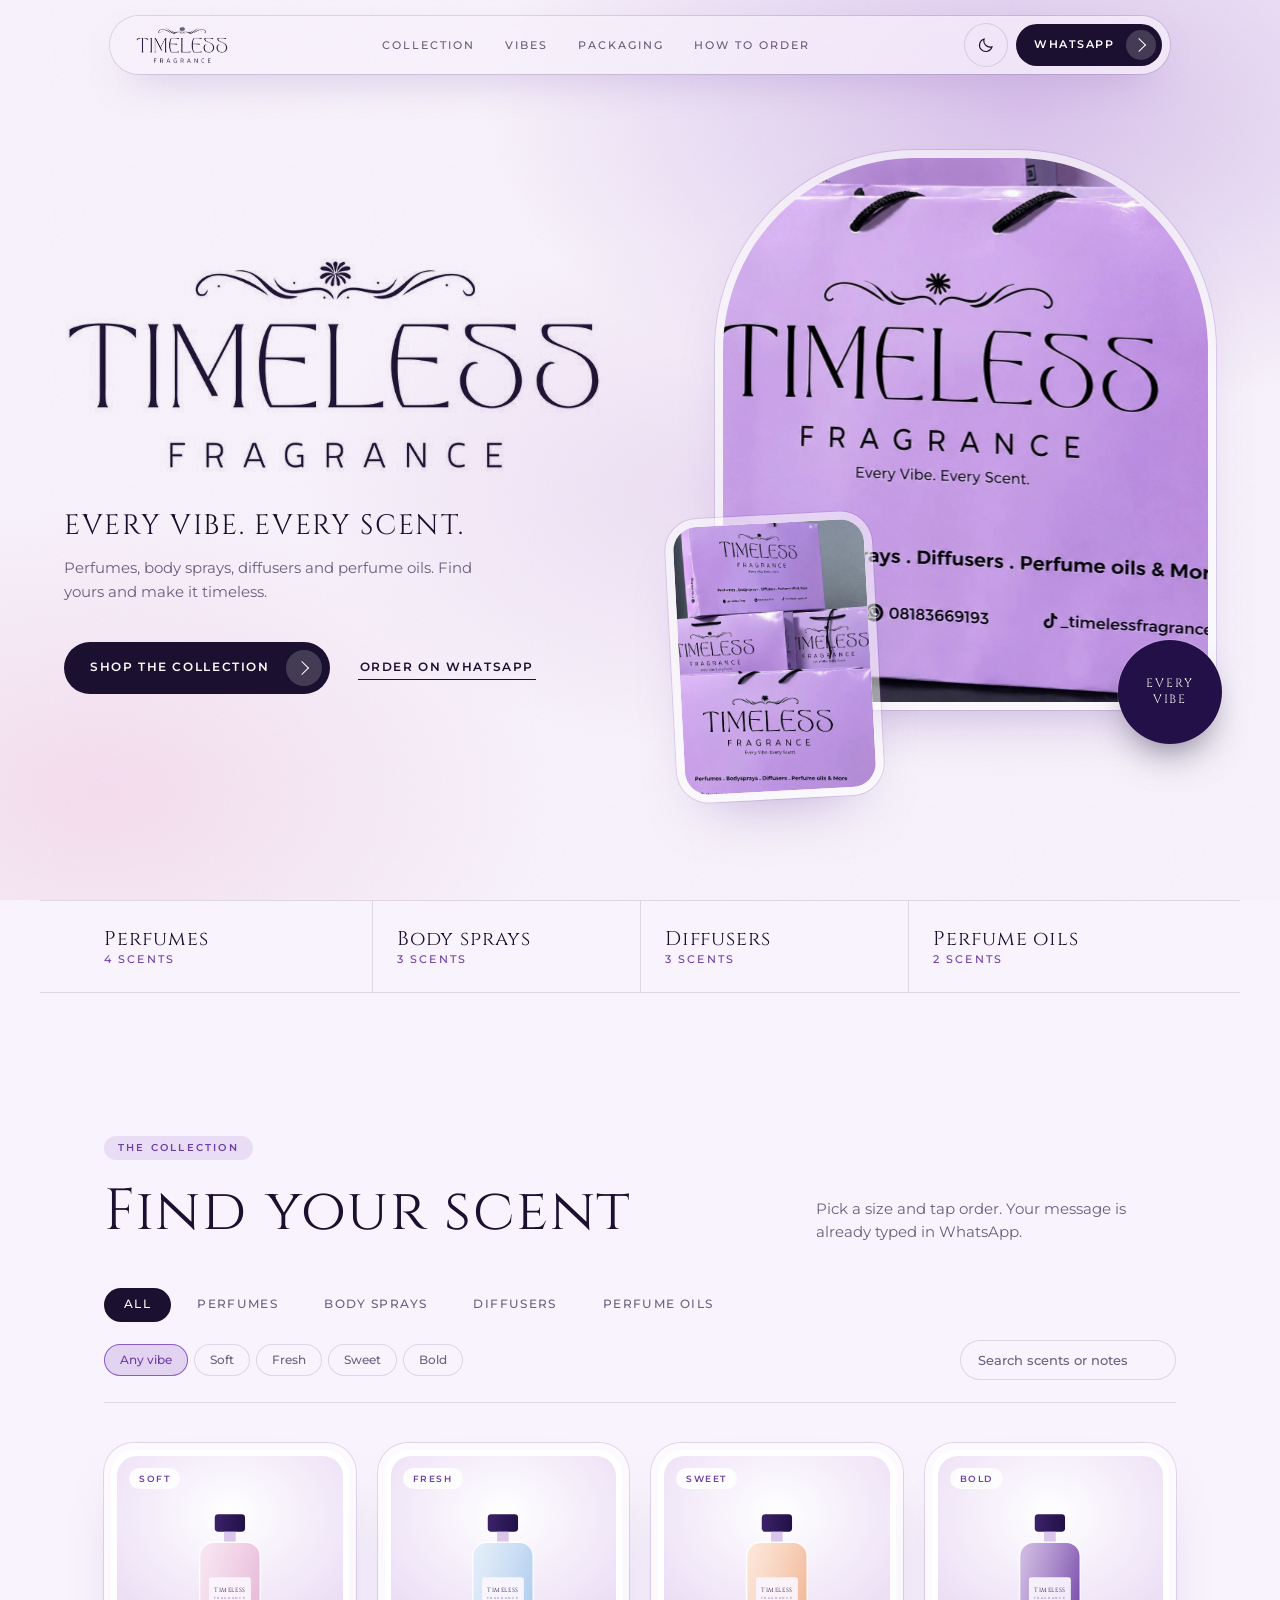
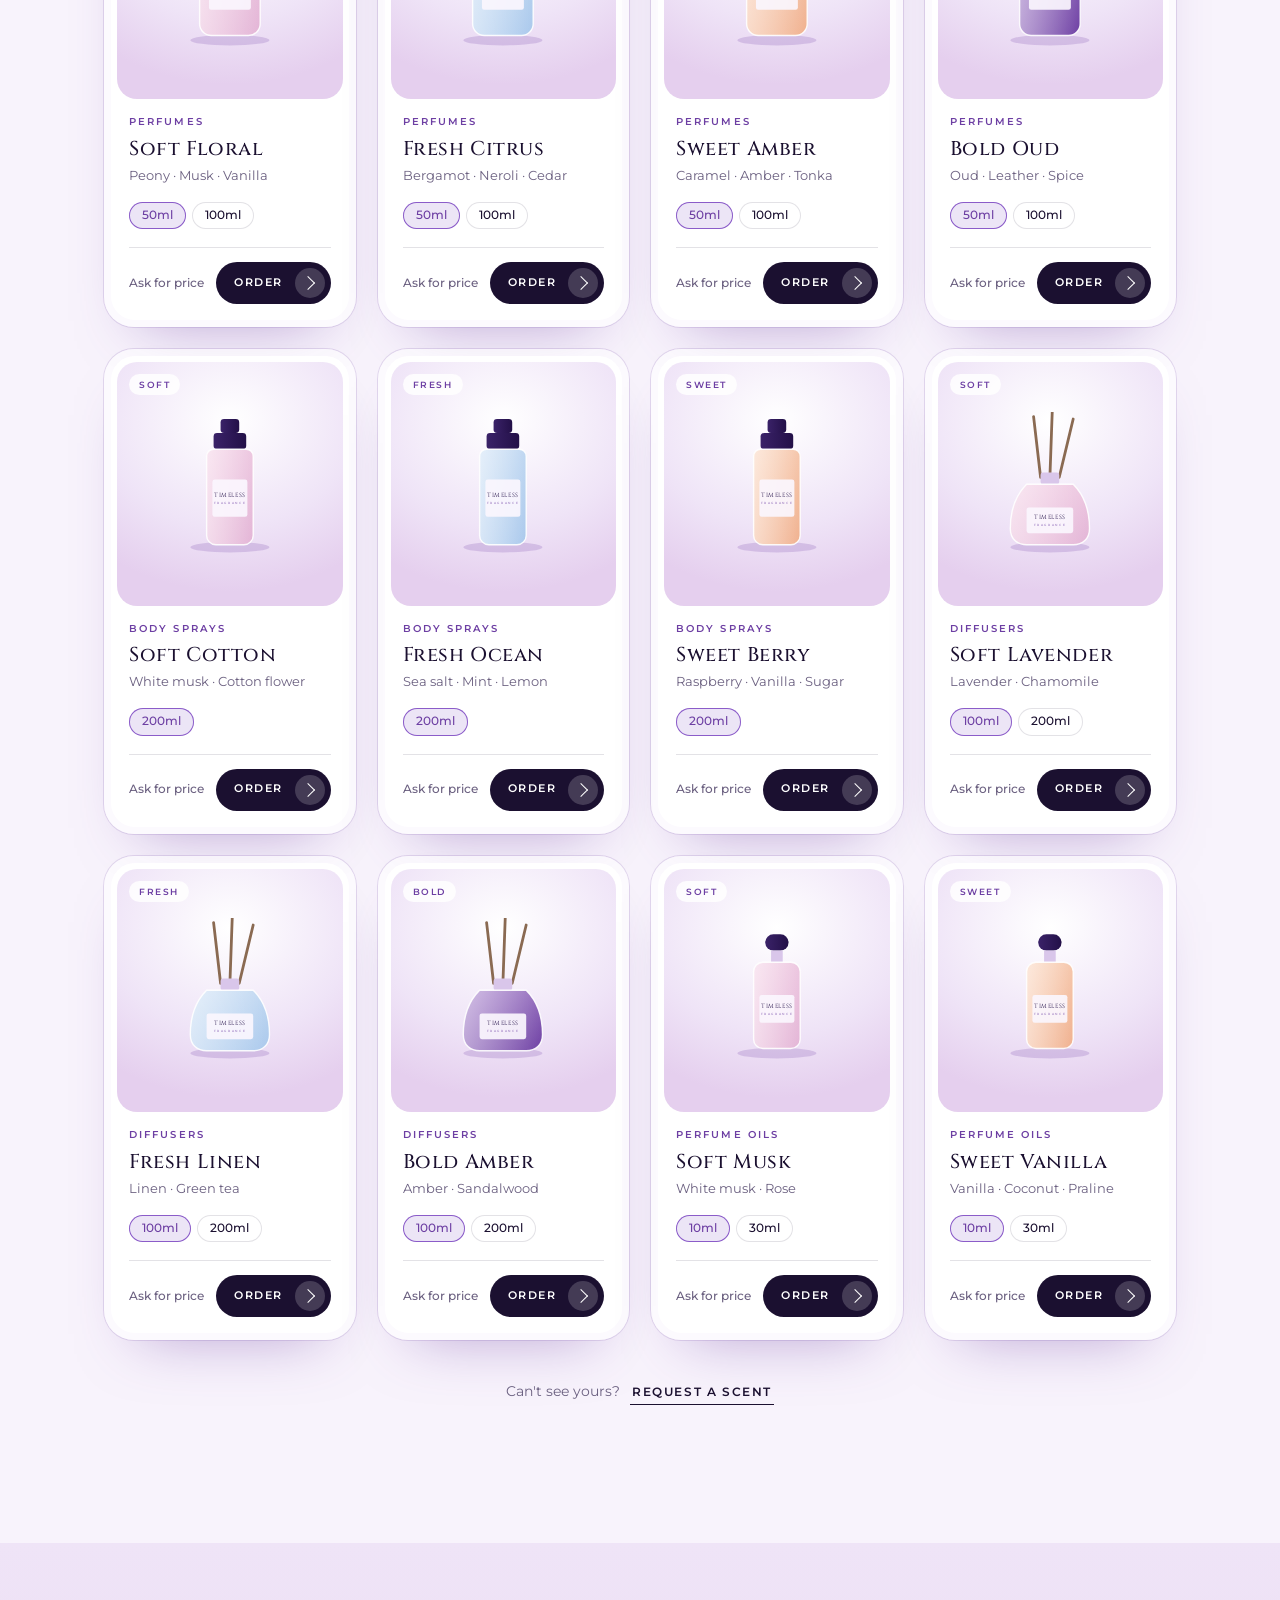
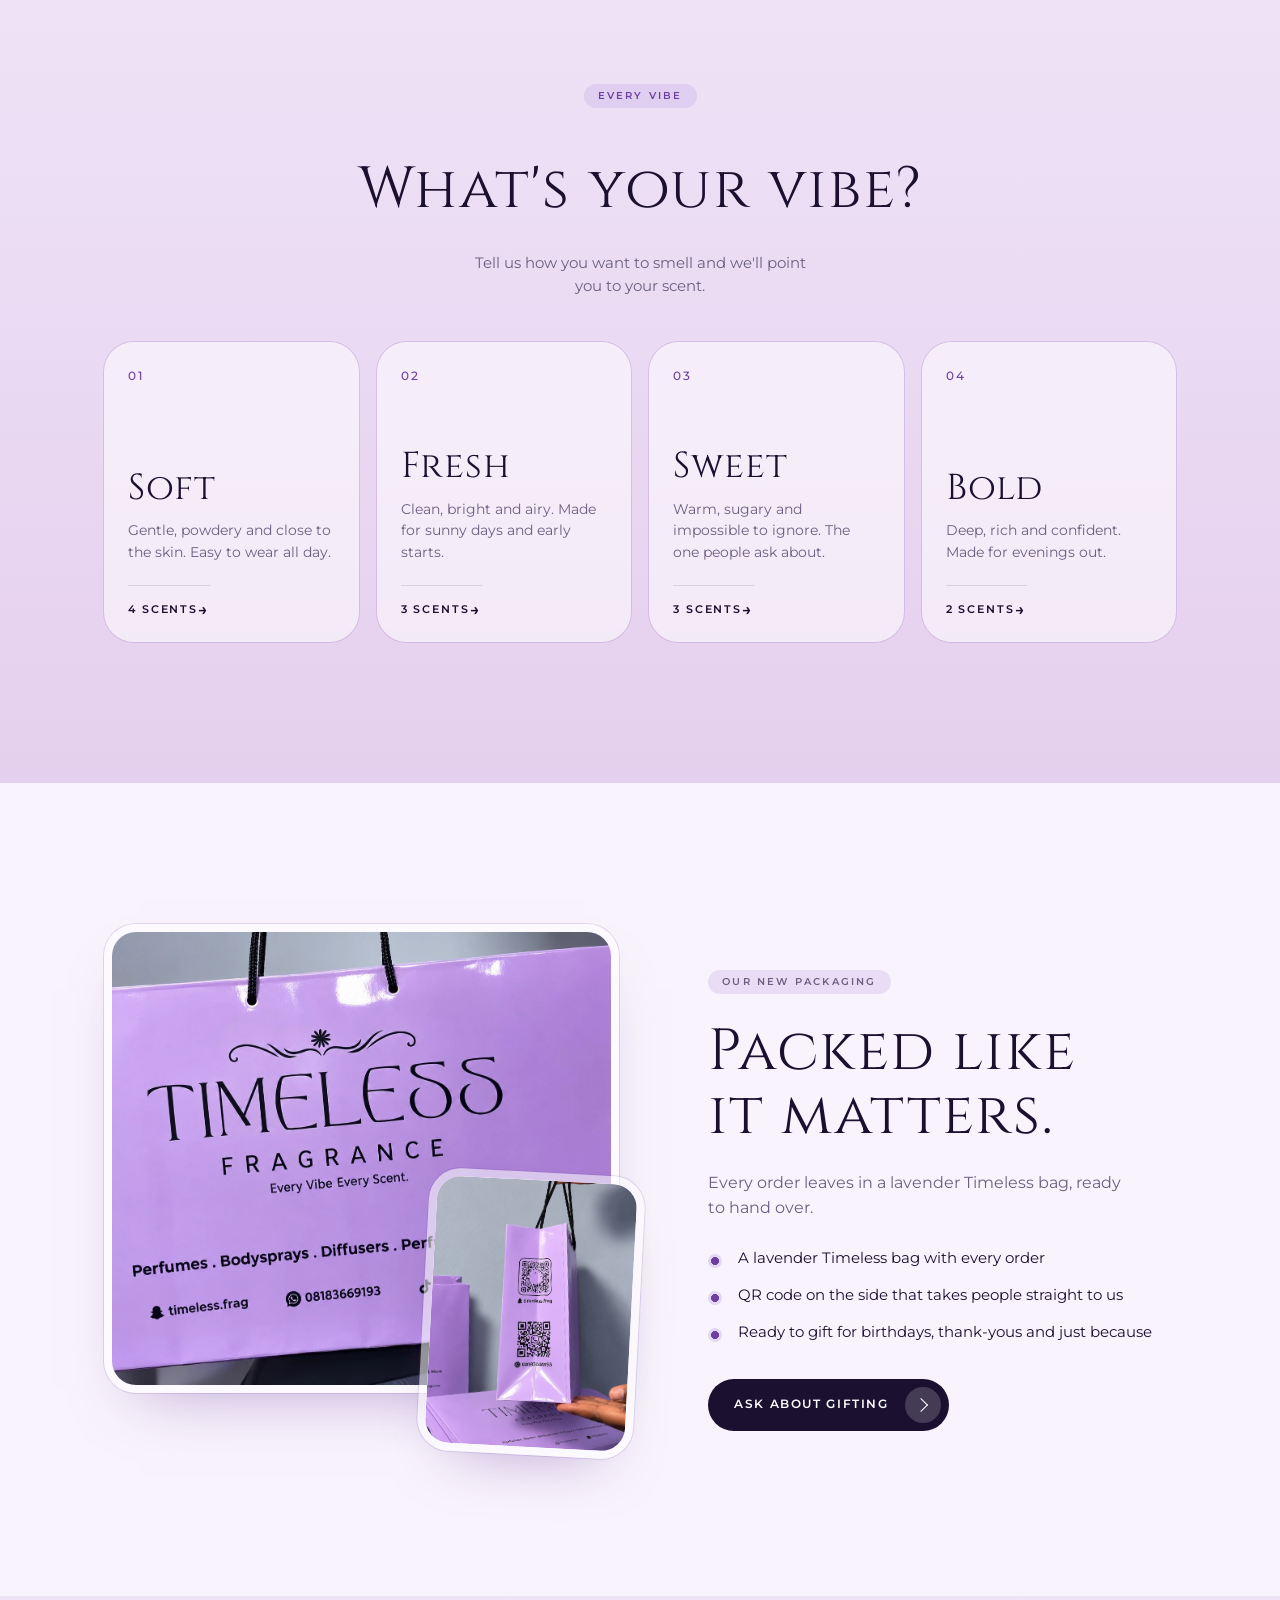
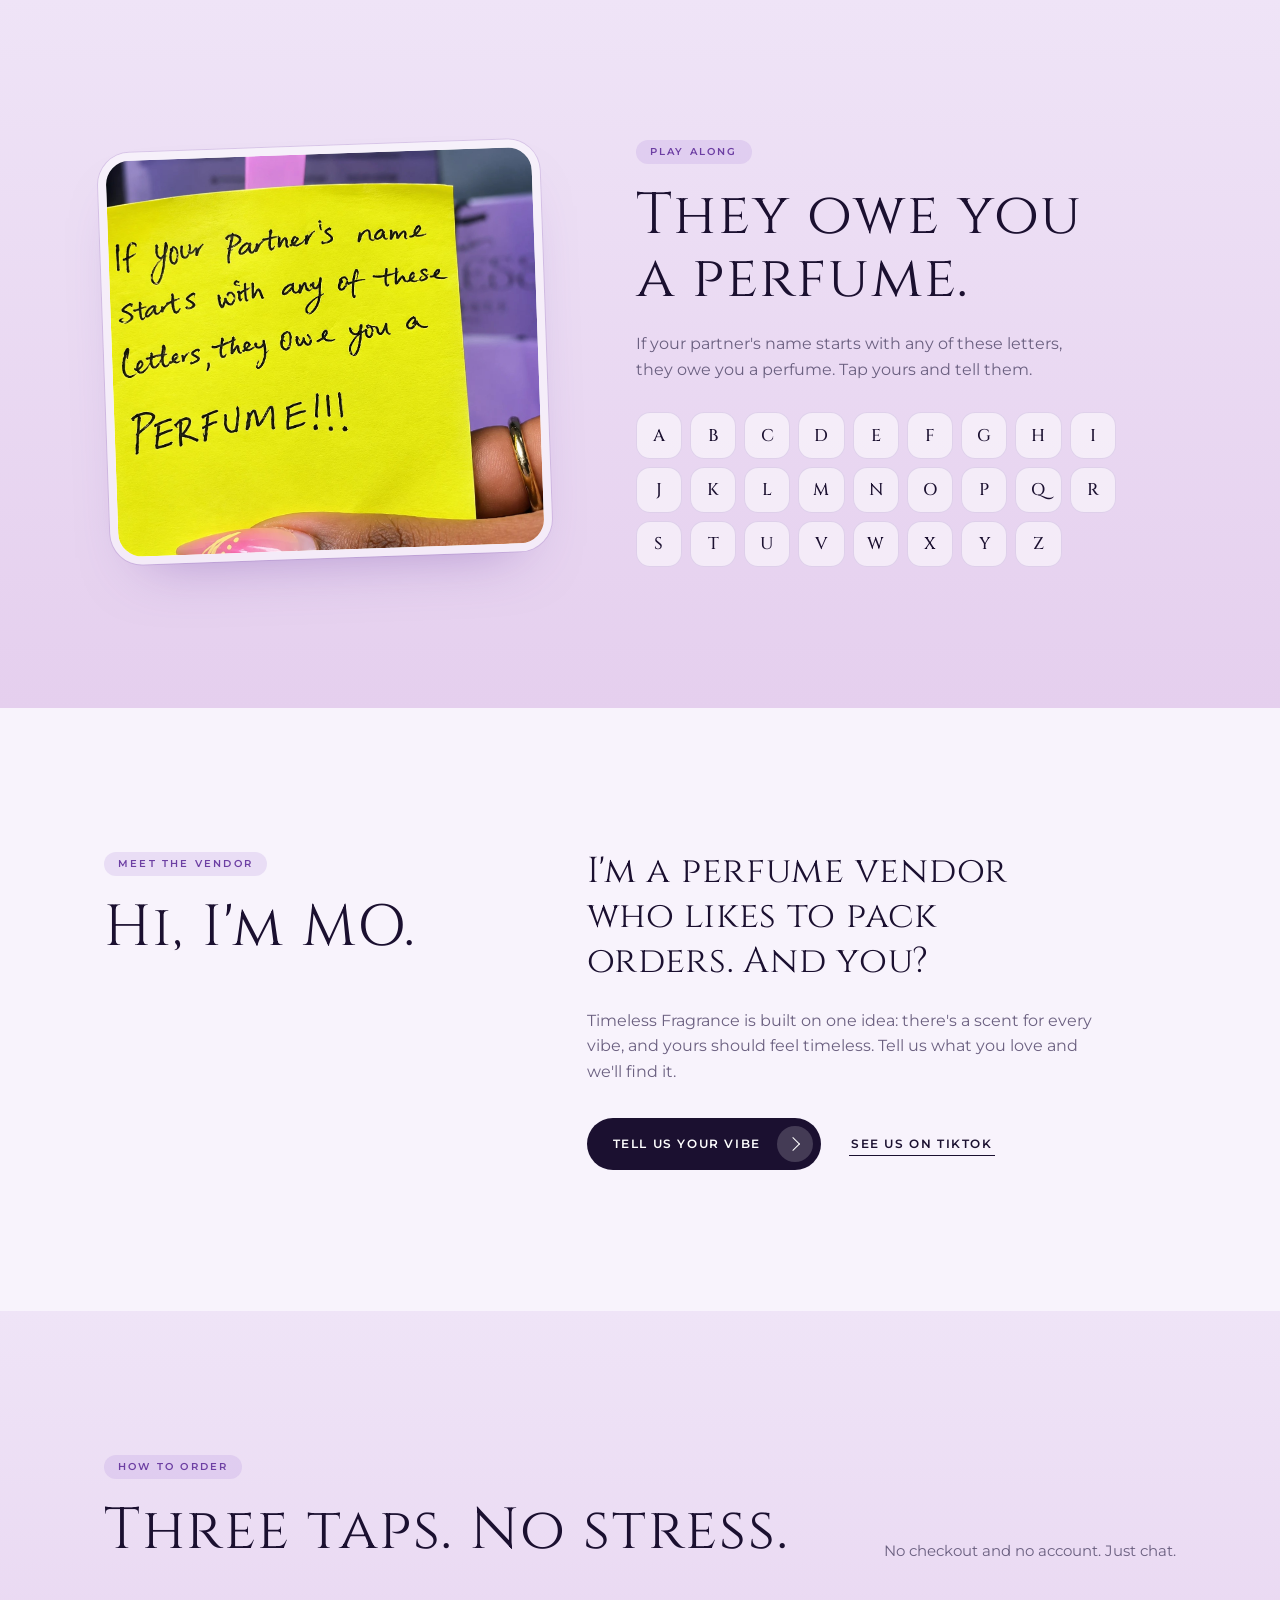
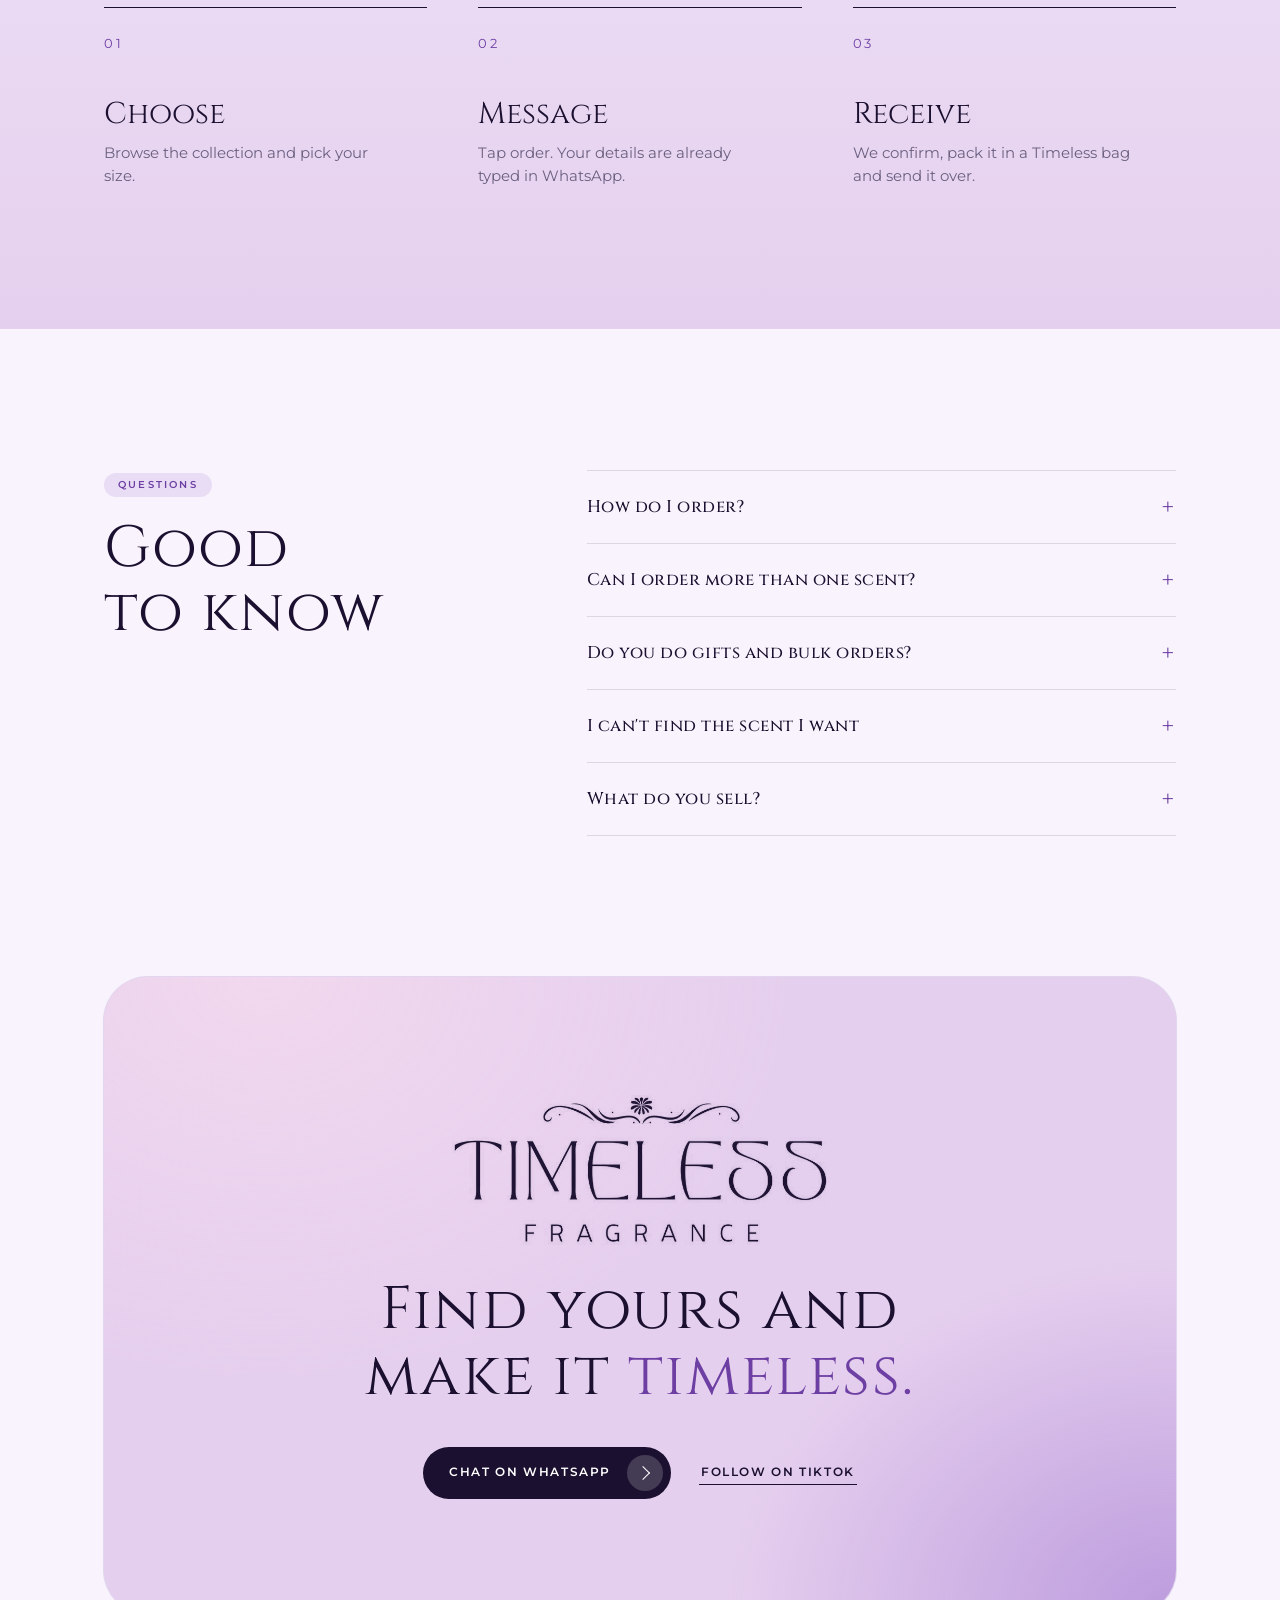
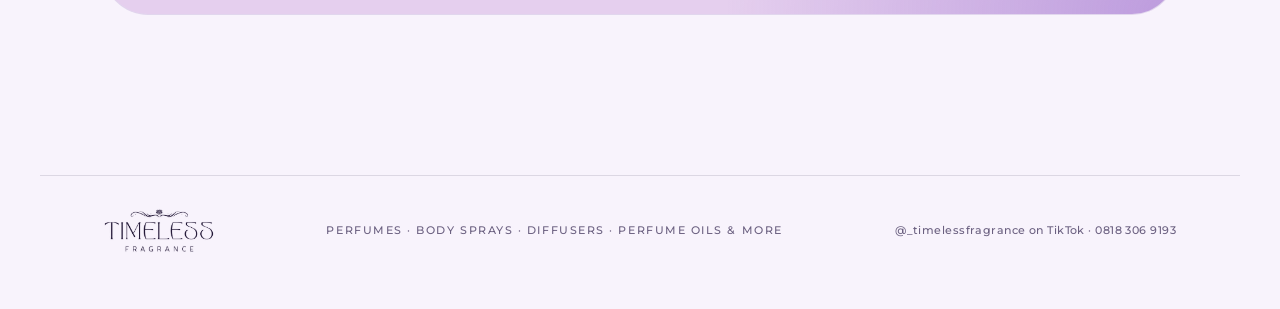
==== commit 71f08a2f: "Absolute OG and Twitter image URLs" ====
--- a/index.html
+++ b/index.html
@@ -9,8 +9,13 @@
 <meta property="og:type" content="website">
 <meta property="og:title" content="Timeless Fragrance — Every vibe. Every scent.">
 <meta property="og:description" content="Perfumes, body sprays, diffusers and perfume oils. Find yours and make it timeless.">
-<meta property="og:image" content="og.png">
+<meta property="og:url" content="https://timelessfragrance.vercel.app/">
+<meta property="og:image" content="https://timelessfragrance.vercel.app/og.png">
+<meta property="og:image:width" content="1200">
+<meta property="og:image:height" content="630">
+<meta property="og:image:alt" content="Timeless Fragrance logo beside a lavender gift bag">
 <meta name="twitter:card" content="summary_large_image">
+<meta name="twitter:image" content="https://timelessfragrance.vercel.app/og.png">
 <link rel="icon" href="favicon.svg" type="image/svg+xml">
 <link rel="apple-touch-icon" href="apple-touch-icon.png">
 <link rel="preconnect" href="https://fonts.googleapis.com">
--- a/styles.css
+++ b/styles.css
@@ -92,7 +92,7 @@
 .hero-art{position:relative;height:min(680px,72vh);min-height:480px}
 .shell-main{position:absolute;right:0;top:0;width:92%;border-radius:200px 200px 32px 32px}
 .shell-main .core{border-radius:192px 192px 24px 24px}
-.shell-main img{width:100%;aspect-ratio:1/1.12;object-fit:cover;object-position:50% 50%}
+.shell-main img{width:100%;aspect-ratio:1/1.12;object-fit:cover;object-position:40% 50%;transform:scale(1.1);transform-origin:50% 100%}
 .shell-tall{position:absolute;left:0;bottom:0;width:38%;transform:rotate(-3deg)}
 .shell-tall.reveal.in{transform:rotate(-3deg)}
 .shell-tall img{width:100%;aspect-ratio:3/4.2;object-fit:cover;object-position:50% 60%}
